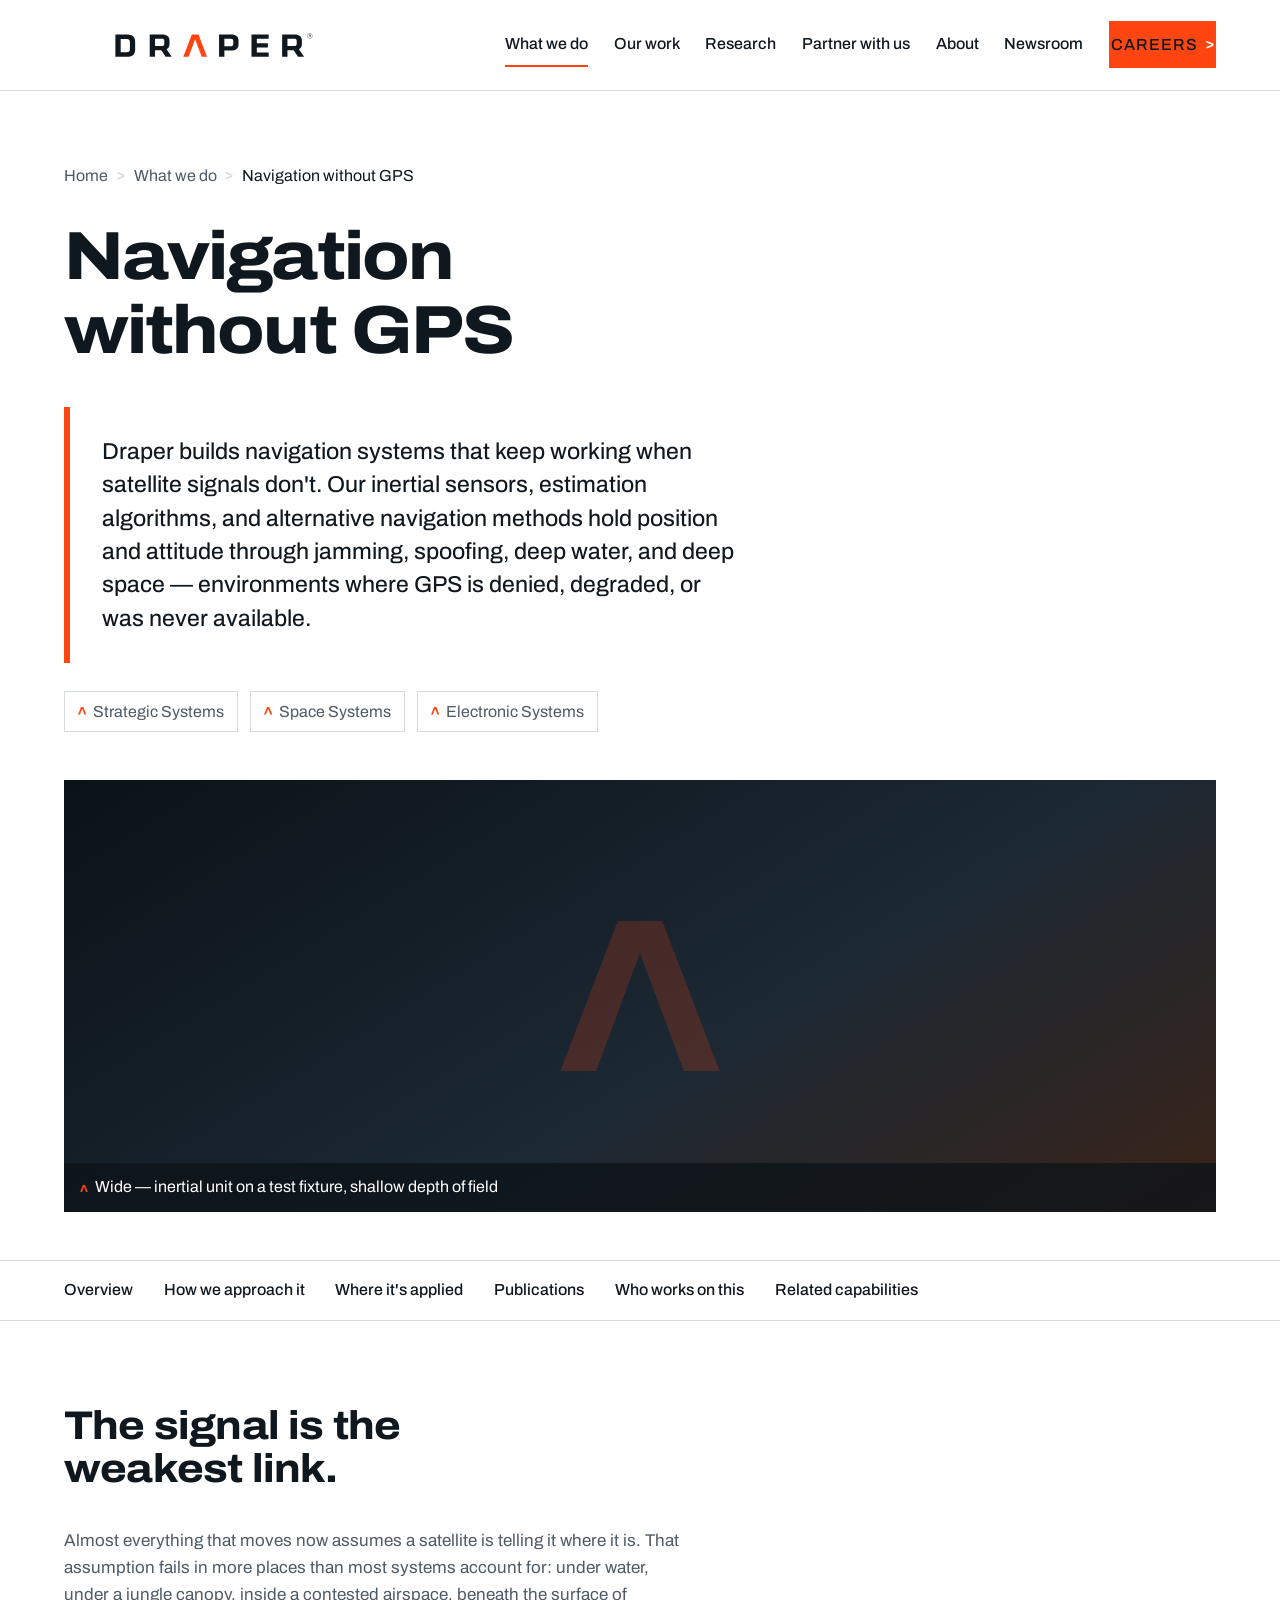
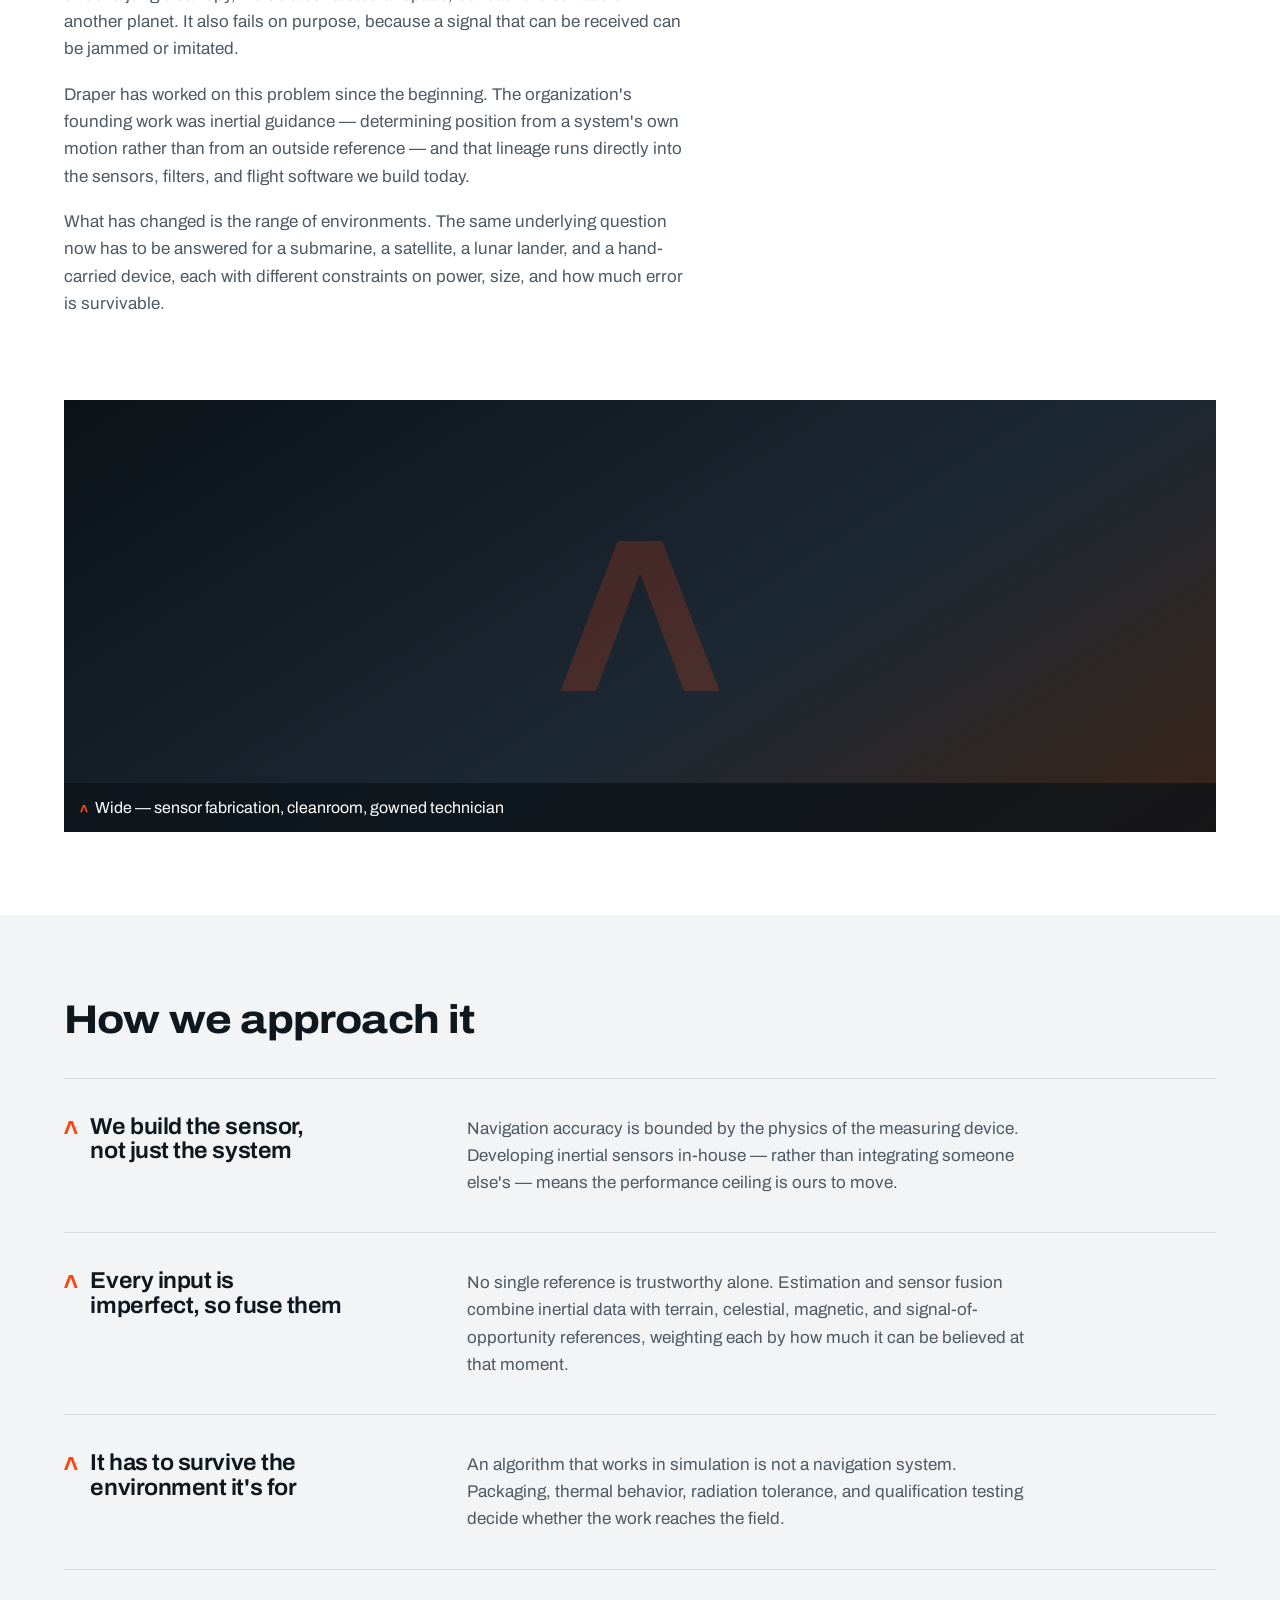
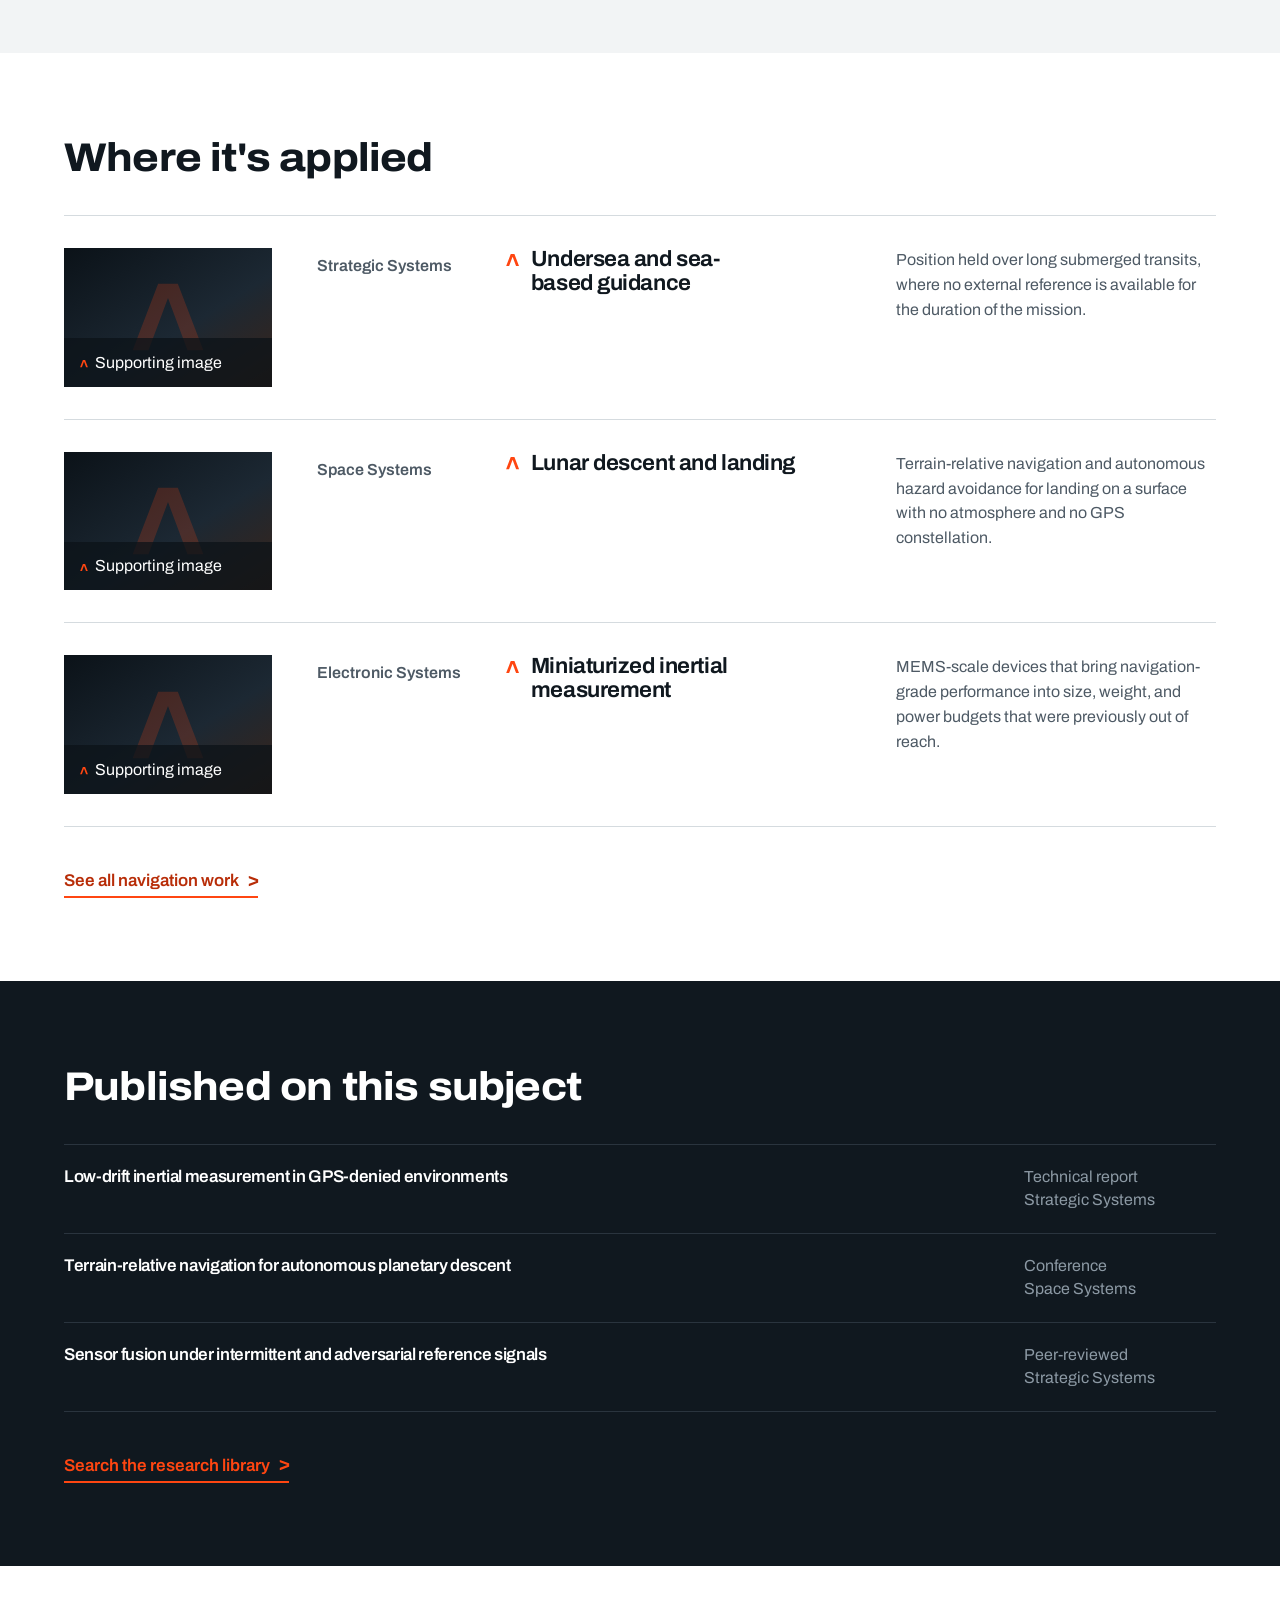
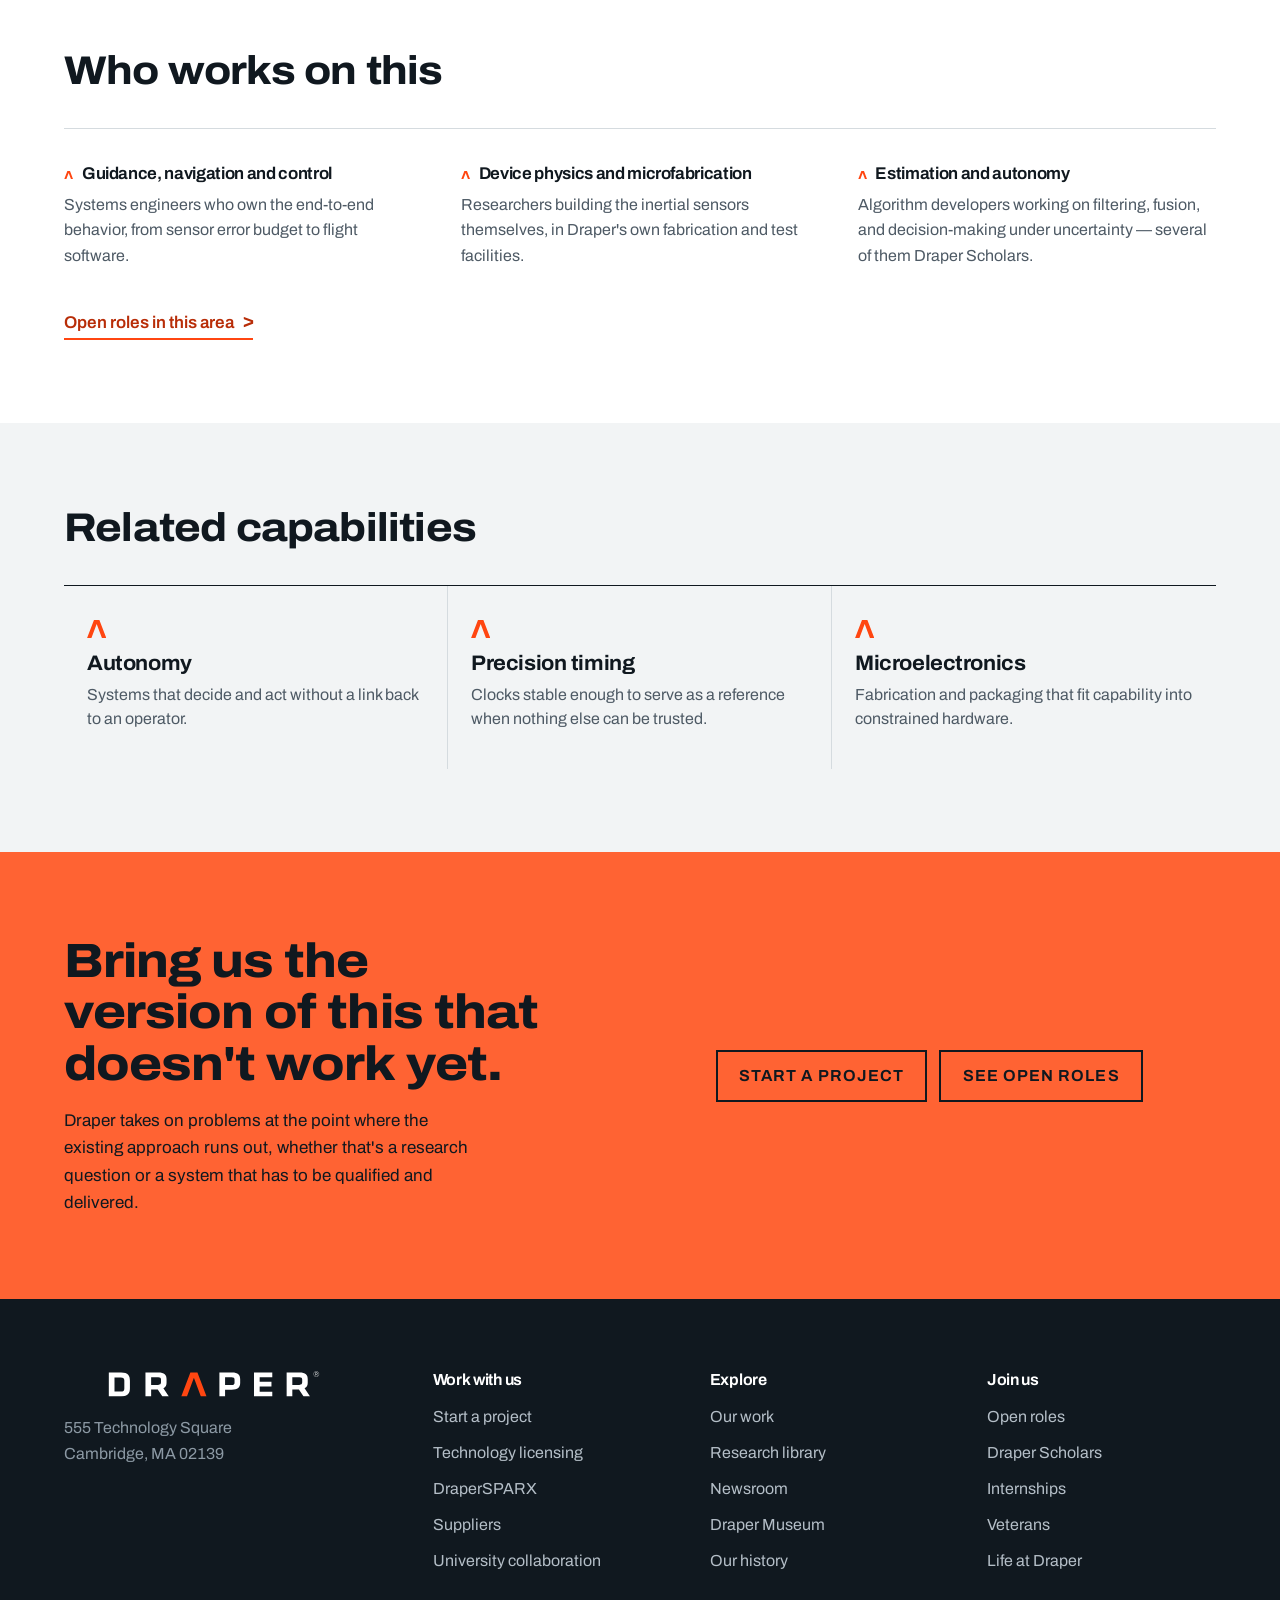
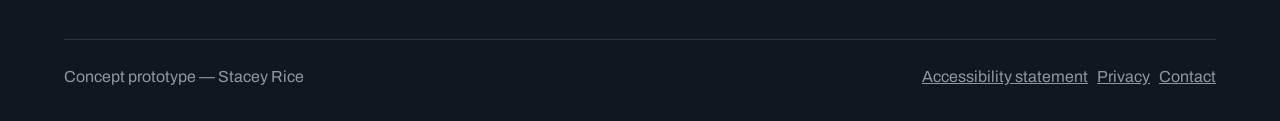
==== capability.html @ 435a7d86 "Add files via upload" ====
<!DOCTYPE html>
<html lang="en">
<head>
<meta charset="utf-8">
<meta name="viewport" content="width=device-width, initial-scale=1">
<title>Navigation without GPS — Draper</title>
<meta name="description" content="Draper builds navigation that holds position when satellite signals are jammed, spoofed, degraded, or unavailable — across strategic, space, and electronic systems.">
<link rel="preconnect" href="https://fonts.googleapis.com">
<link rel="preconnect" href="https://fonts.gstatic.com" crossorigin>
<link href="https://fonts.googleapis.com/css2?family=Archivo:wdth,wght@62..125,100..900&display=swap" rel="stylesheet">

<!-- Structured data: the mechanical prerequisite for AI answer-engine citation -->
<script type="application/ld+json">
{
  "@context":"https://schema.org",
  "@type":"Article",
  "headline":"Navigation without GPS",
  "about":"Inertial and alternative navigation for GPS-denied environments",
  "publisher":{
    "@type":"Organization",
    "name":"Draper",
    "url":"https://www.draper.com",
    "address":{"@type":"PostalAddress","streetAddress":"555 Technology Square","addressLocality":"Cambridge","addressRegion":"MA","postalCode":"02139"}
  }
}
</script>

<style>
/* ============================================================
   DRAPER — "CARET" DESIGN SYSTEM · capability template
   Concept prototype. Stacey Rice.
   Tokens identical to the homepage; in production this block
   extracts to a single shared stylesheet.
   ============================================================ */

:root{
  --orange:#FF4611;      /* primary — carries the caret and display type */
  --orange-3:#FF6333;    /* tertiary — large fields only. Ink 6.04:1; white 2.96:1 fails, so no white caret here */
  --ink:#10181F;
  --paper:#FFFFFF;
  --paper-2:#F2F4F5;
  --rule:#D5DBDF;
  --ink-mute:#4E5A65;     /* 7.06:1 on white */
  --orange-text:#B82D08;  /* 6.15:1 on white */
  --measure:62ch;
  --gutter:clamp(1.25rem,5vw,4.5rem);
  --bar:clamp(3.5rem,7vw,6rem);
}

*,*::before,*::after{box-sizing:border-box}
html{-webkit-text-size-adjust:100%;scroll-behavior:smooth}
@media (prefers-reduced-motion:reduce){html{scroll-behavior:auto}}

body{
  margin:0;background:var(--paper);color:var(--ink);
  font-family:'Archivo','Helvetica Neue',Arial,sans-serif;
  font-variation-settings:'wdth' 100,'wght' 400;
  font-size:clamp(1rem,.96rem + .2vw,1.0625rem);
  line-height:1.6;font-variant-numeric:tabular-nums;
}
h1,h2,h3{margin:0;line-height:1.08;letter-spacing:-.02em;text-wrap:balance}
p{margin:0}
a{color:inherit}
:focus-visible{outline:3px solid var(--orange);outline-offset:3px;border-radius:1px}

.skip{position:absolute;left:var(--gutter);top:-6rem;z-index:99;background:var(--ink);color:var(--paper);padding:.75rem 1.25rem;text-decoration:none;transition:top .15s}
.skip:focus{top:1rem}

.wrap{max-width:82rem;margin:0 auto;padding-inline:var(--gutter)}


/* ---------- Image frames ----------
   Real photography drops into /img. Until a shot exists, each frame
   shows the art-direction note naming the image it needs. */
.frame{position:relative;overflow:hidden;background:var(--ink);display:block}
.frame::before{content:"";position:absolute;inset:0;background:linear-gradient(148deg,#0B1218 0%,#1C2833 58%,#3A2419 100%)}
.frame .ghost{position:absolute;left:50%;top:50%;transform:translate(-50%,-50%);width:34%;height:auto;color:var(--orange);opacity:.2}
.frame img{position:relative;z-index:2;display:block;width:100%;height:100%;object-fit:cover}
.shotnote{display:none;position:absolute;z-index:3;inset:auto 0 0 0;padding:.85rem 1rem;background:rgba(11,18,24,.74);color:var(--paper);font-size:1rem;line-height:1.35}
.shotnote .caret{color:var(--orange);width:.5em;height:.47em;margin-right:.45em}
.frame.is-empty .shotnote{display:block}
.frame-wide{aspect-ratio:24/9}
.frame-tile{aspect-ratio:4/3;margin-bottom:1.25rem}
.frame-thumb{aspect-ratio:3/2}
.frame-tall{aspect-ratio:4/5}
.sprite{position:absolute;width:0;height:0;overflow:hidden}

.caret{display:inline-block;width:.765em;height:.72em;fill:currentColor;flex:none;vertical-align:baseline}

/* ---------- Masthead ---------- */
.masthead{border-bottom:1px solid var(--rule);position:relative;z-index:30;background:var(--paper)}
.masthead .wrap{display:flex;align-items:center;gap:clamp(1rem,3vw,2.5rem);min-height:var(--bar)}
.wordmark{display:flex;align-items:center;text-decoration:none;color:var(--ink);margin-right:auto}
.logo{display:block;width:auto;height:clamp(1.15rem,1.9vw,1.5rem)}


.nav{display:flex;align-items:center;gap:clamp(.9rem,2vw,1.9rem)}
.nav a{text-decoration:none;font-variation-settings:'wght' 500;font-size:1rem;padding:.55rem 0;border-bottom:2px solid transparent;transition:border-color .12s,color .12s}
.nav a:hover{color:var(--orange-text);border-bottom-color:var(--orange)}
.nav a[aria-current="true"]{border-bottom-color:var(--orange)}

.btn{display:inline-flex;align-items:center;gap:.5em;padding:.7rem 1.35rem;min-height:44px;text-decoration:none;font-variation-settings:'wght' 650;text-transform:uppercase;letter-spacing:.065em;font-size:1rem;border:2px solid var(--ink);transition:background .14s,color .14s,border-color .14s}
.btn-primary{background:var(--orange);border-color:var(--orange);color:var(--ink)}
.btn-primary:hover{background:var(--ink);border-color:var(--ink);color:var(--paper)}
.btn-ghost{background:transparent;color:var(--ink)}
.btn-ghost:hover{background:var(--ink);color:var(--paper)}

.menu-btn{display:none;align-items:center;justify-content:center;width:44px;height:44px;padding:0;background:none;border:1px solid var(--rule);color:var(--ink);cursor:pointer}
.menu-btn svg{width:20px;height:14px;fill:currentColor}

/* ---------- Page head ---------- */
.crumbs{display:flex;flex-wrap:wrap;align-items:center;gap:.55rem;font-size:1rem;color:var(--ink-mute);margin-bottom:clamp(1.25rem,3vw,2rem)}
.crumbs a{text-decoration:none}
.crumbs a:hover{color:var(--orange-text)}
.crumbs .caret{transform:rotate(90deg);width:.5em;height:.47em;color:var(--rule)}
.crumbs [aria-current]{color:var(--ink)}

.pagehead-image{margin-top:clamp(2rem,4vw,3rem)}
.pagehead{padding-block:clamp(2.5rem,6vw,4.5rem) clamp(2rem,4vw,3rem)}
.pagehead h1{
  font-variation-settings:'wdth' 112,'wght' 780;
  font-size:clamp(2.25rem,5.6vw,4.25rem);
  letter-spacing:-.028em;max-width:15ch;
}
.spans{display:flex;flex-wrap:wrap;gap:.5rem .75rem;margin-top:clamp(1.25rem,2.5vw,1.75rem)}
.span-tag{
  display:inline-flex;align-items:center;gap:.45em;
  border:1px solid var(--rule);padding:.4rem .8rem;
  font-size:1rem;color:var(--ink-mute);text-decoration:none;
}
.span-tag .caret{width:.52em;height:.49em;color:var(--orange)}
.span-tag:hover{border-color:var(--ink);color:var(--ink)}

/* ---------- Answer block: the citable summary ---------- */
.answer{
  border-left:6px solid var(--orange);
  padding:clamp(1.25rem,2.5vw,1.75rem) 0 clamp(1.25rem,2.5vw,1.75rem) clamp(1.25rem,2.5vw,2rem);
  margin-top:clamp(1.75rem,3.5vw,2.5rem);
  max-width:68ch;
}
.answer p{font-size:clamp(1.125rem,1.9vw,1.4375rem);line-height:1.45;font-variation-settings:'wght' 450}

/* ---------- Sticky section nav ---------- */
.subnav{position:sticky;top:0;z-index:20;background:var(--paper);border-block:1px solid var(--rule)}
.subnav .wrap{display:flex;gap:clamp(1rem,2.4vw,2.25rem);overflow-x:auto;scrollbar-width:thin}
.subnav a{
  text-decoration:none;white-space:nowrap;
  font-size:1rem;font-variation-settings:'wght' 500;
  padding:1rem 0;border-bottom:2px solid transparent;
}
.subnav a:hover{color:var(--orange-text);border-bottom-color:var(--orange)}

/* ---------- Sections ---------- */
.section{padding-block:clamp(3rem,6.5vw,5.5rem);scroll-margin-top:4rem}
.section-tint{background:var(--paper-2)}
.section-ink{background:var(--ink);color:var(--paper)}


.section h2{
  font-variation-settings:'wdth' 110,'wght' 750;
  font-size:clamp(1.625rem,3.4vw,2.5rem);
  max-width:20ch;margin-bottom:clamp(1.5rem,3vw,2.25rem);
}
.prose p{max-width:var(--measure);margin-bottom:1.15rem;color:var(--ink-mute)}
.prose p:last-child{margin-bottom:0}

.textlink{display:inline-flex;align-items:center;gap:.5em;color:var(--orange-text);text-decoration:none;font-variation-settings:'wght' 600;border-bottom:2px solid var(--orange);padding-bottom:2px}
.textlink .caret{transform:rotate(90deg);width:.64em;height:.6em}
.textlink:hover{color:var(--ink);border-bottom-color:var(--ink)}
.section-ink .textlink{color:var(--orange);border-bottom-color:var(--orange)}
.section-ink .textlink:hover{color:var(--paper);border-bottom-color:var(--paper)}

/* ---------- Approach: hairline register ---------- */
.approach{border-top:1px solid var(--rule)}
.approach-item{
  display:grid;gap:.6rem clamp(1.5rem,4vw,3.5rem);
  grid-template-columns:minmax(0,22rem) minmax(0,1fr);
  padding-block:clamp(1.5rem,3vw,2.25rem);
  border-bottom:1px solid var(--rule);
}
.approach-item h3{
  font-variation-settings:'wdth' 102,'wght' 650;
  font-size:clamp(1.125rem,2vw,1.4375rem);
  display:flex;align-items:baseline;gap:.55em;
}
.approach-item h3 .caret{color:var(--orange);width:.6em;height:.57em}
.approach-item p{color:var(--ink-mute);max-width:56ch}

/* ---------- Evidence rows ---------- */
.evidence{border-top:1px solid var(--rule)}
.entry{
  display:grid;gap:1rem clamp(1.5rem,3.5vw,3rem);
  grid-template-columns:minmax(0,13rem) minmax(0,9rem) minmax(0,1fr) minmax(0,20rem);
  align-items:start;padding-block:clamp(1.35rem,2.6vw,2rem);
  border-bottom:1px solid var(--rule);text-decoration:none;transition:background .14s;
}
.section-tint .entry:hover{background:var(--paper)}
.entry-market{font-variation-settings:'wght' 600;font-size:1rem;color:var(--ink-mute);padding-top:.3rem}
.entry h3{font-variation-settings:'wdth' 102,'wght' 650;font-size:clamp(1.0625rem,1.8vw,1.375rem);display:flex;align-items:baseline;gap:.55em}
.entry h3 .caret{color:var(--orange);width:.6em;height:.57em}
.entry p{color:var(--ink-mute);font-size:1rem;line-height:1.55}
.entry:hover h3{color:var(--orange-text)}

/* ---------- Publications ---------- */
.papers{list-style:none;margin:0;padding:0;border-top:1px solid #2A343E}
.papers li{border-bottom:1px solid #2A343E}
.papers a{display:grid;gap:.35rem clamp(1.5rem,4vw,3rem);grid-template-columns:minmax(0,1fr) minmax(0,12rem);padding-block:1.35rem;text-decoration:none}
.papers h3{font-variation-settings:'wght' 600;font-size:1.0625rem;line-height:1.35;max-width:52ch}
.papers a:hover h3{color:var(--orange)}
.papers .meta{color:#8C99A4;font-size:1rem;line-height:1.4}

/* ---------- Disciplines ---------- */
.disciplines{display:grid;gap:clamp(1.25rem,3vw,2.5rem);grid-template-columns:repeat(3,minmax(0,1fr));border-top:1px solid var(--rule);padding-top:clamp(1.5rem,3vw,2.25rem)}
.disciplines h3{font-variation-settings:'wght' 650;font-size:1.0625rem;margin-bottom:.5rem;display:flex;align-items:baseline;gap:.5em}
.disciplines h3 .caret{color:var(--orange);width:.55em;height:.52em}
.disciplines p{color:var(--ink-mute);font-size:1rem}

/* ---------- Related ---------- */
.related{display:grid;grid-template-columns:repeat(3,minmax(0,1fr));border-top:1px solid var(--ink)}
.related a{display:block;padding:clamp(1.5rem,2.6vw,2.25rem) clamp(1rem,1.8vw,1.75rem) clamp(1.75rem,3vw,2.5rem);border-right:1px solid var(--rule);text-decoration:none;transition:background .14s}
.related a:last-child{border-right:0}
.related a:hover{background:var(--paper-2)}
.related .caret{color:var(--orange);width:1.21rem;height:1.14rem;margin-bottom:.9rem;display:block}
.related h3{font-variation-settings:'wdth' 104,'wght' 700;font-size:clamp(1.0625rem,1.7vw,1.3125rem);margin-bottom:.5rem}
.related p{font-size:1rem;color:var(--ink-mute);line-height:1.5}
.related a:hover h3{color:var(--orange-text)}

/* ---------- CTA ---------- */
.cta{display:grid;gap:clamp(1.5rem,4vw,3.5rem);grid-template-columns:minmax(0,1.2fr) minmax(0,1fr);align-items:center}
.cta h2{font-variation-settings:'wdth' 112,'wght' 780;font-size:clamp(1.75rem,4vw,3rem);max-width:16ch;margin-bottom:0}
.cta p{max-width:42ch;margin-top:1rem}
.cta-actions{display:flex;flex-wrap:wrap;gap:.75rem}
.section-orange .btn-ghost:hover{background:var(--ink);color:var(--orange)}

/* ---------- Footer ---------- */
.foot{background:var(--ink);color:var(--paper);padding-block:clamp(3rem,6vw,4.5rem) 2rem}
.foot-grid{display:grid;gap:clamp(1.75rem,4vw,3rem);grid-template-columns:minmax(0,1.4fr) repeat(3,minmax(0,1fr))}
.foot .wordmark{color:var(--paper);margin-right:0;margin-bottom:1.15rem}
.foot .logo{height:1.6rem}
.foot address{font-style:normal;color:#8C99A4;font-size:1rem;line-height:1.6}
.foot h3{font-variation-settings:'wght' 650;font-size:1rem;margin-bottom:.9rem}
.foot ul{list-style:none;margin:0;padding:0}
.foot li{margin-bottom:.55rem}
.foot li a{color:#B4BEC7;text-decoration:none;font-size:1rem}
.foot li a:hover{color:var(--orange)}
.foot-base{margin-top:clamp(2.5rem,5vw,3.5rem);padding-top:1.5rem;border-top:1px solid #2A343E;display:flex;flex-wrap:wrap;gap:.75rem 2rem;justify-content:space-between;color:#8C99A4;font-size:1rem}
.foot-base a{color:#8C99A4}


/* Tertiary orange softens the large fields; the caret rule below keeps
   white carets on true Draper Orange, where they clear 3:1. */
.section-orange{background:var(--orange-3);color:var(--ink)}
.section-orange .caret{color:var(--ink)}

/* Guide: "When used on the Draper orange, a white caret must be substituted." */
.btn-primary .caret{color:var(--paper);transform:rotate(90deg);width:.5em;height:.47em}
.btn-primary:hover .caret{color:var(--orange)}
.wordmark.on-orange{--logo-caret:#FFFFFF}

/* ---------- Responsive ---------- */
@media (max-width:1180px){
  .entry{grid-template-columns:minmax(0,11rem) minmax(0,8rem) minmax(0,1fr)}
  .entry p{grid-column:2 / -1}
}
@media (max-width:1080px){
  .disciplines,.related{grid-template-columns:repeat(2,minmax(0,1fr))}
  .related a:nth-child(2){border-right:0}
  .related a:nth-child(-n+2){border-bottom:1px solid var(--rule)}
  .entry{grid-template-columns:minmax(0,8rem) minmax(0,1fr)}
  .entry p{grid-column:2}
}
@media (max-width:980px){
  .nav{display:none;position:absolute;top:100%;left:0;right:0;flex-direction:column;align-items:stretch;gap:0;background:var(--paper);border-bottom:1px solid var(--rule);padding:.5rem var(--gutter) 1.5rem}
  .nav.open{display:flex}
  .nav a{padding:.9rem 0;border-bottom:1px solid var(--rule)}
  .nav .btn{margin-top:1rem;justify-content:center;border-bottom-width:2px}
  .menu-btn{display:inline-flex}
  .approach-item,.cta,.papers a{grid-template-columns:minmax(0,1fr)}
  .foot-grid{grid-template-columns:repeat(2,minmax(0,1fr))}
}
@media (max-width:640px){
  .entry,.disciplines,.related{grid-template-columns:minmax(0,1fr)}
  .frame-wide{aspect-ratio:16/10}
  .entry p{grid-column:1}
  .entry-market{padding-top:0}
  .related a{border-right:0;border-bottom:1px solid var(--rule)}
  .foot-grid{grid-template-columns:minmax(0,1fr)}
}
</style>
</head>
<body>

<!-- Brand marks defined once, referenced everywhere -->
<svg class="sprite" aria-hidden="true" focusable="false">
  <symbol id="caret" viewBox="619.756 13.406 216.543 203.909"><path fill="currentColor" d="M697.844 13.4062L619.756 217.315H668.35L728.027 57.0584L787.705 217.315H836.299L758.211 13.4062H697.844Z"/></symbol>
  <symbol id="draper" viewBox="0 0 1800 219">
    <path fill="currentColor" d="M105.265 13.4062H0V217.315H105.265C166.007 217.315 180.504 187.514 180.504 148.311V82.4413C180.504 43.2389 166.007 13.4376 105.265 13.4376V13.4062ZM132.693 148.687C132.693 167.521 124.459 176.138 102.541 176.138H48.5936V54.5828H102.541C124.49 54.5828 132.693 63.2005 132.693 82.0339V148.687Z"/>
    <path fill="currentColor" d="M493.983 100.084V70.6586C493.983 34.5899 476.355 13.4062 422.689 13.4062H313.51V217.315H362.104V157.712H418.776L458.728 217.315H513.959L466.931 147.904C487.69 136.529 493.952 123.21 493.952 100.053L493.983 100.084ZM446.579 97.3263C446.579 111.835 439.91 118.886 421.5 118.886H362.073V53.016H423.065C439.91 53.016 446.579 58.4999 446.579 73.0089V97.3263Z"/>
    <path fill="var(--logo-caret,#FF4611)" d="M697.844 13.4062L619.756 217.315H668.35L728.027 57.0584L787.705 217.315H836.299L758.211 13.4062H697.844Z"/>
    <path fill="currentColor" d="M1052.59 13.4062H946.169V217.315H994.763V159.687H1050.28C1103.94 159.687 1123.95 138.91 1123.95 102.058V70.69C1123.95 34.6213 1106.7 13.4376 1052.66 13.4376L1052.59 13.4062ZM1075.7 99.6765C1075.7 113.809 1069.03 120.453 1050.62 120.453H994.731V53.016H1050.62C1069.03 53.016 1075.7 59.2834 1075.7 73.0089V99.6765Z"/>
    <path fill="currentColor" d="M1242.15 217.315H1398.73V177.329H1290.74V133.395H1391.68V93.0018H1290.74V53.392H1398.73V13.4062H1242.15V217.315Z"/>
    <path fill="currentColor" d="M1521.59 13.4024V217.311H1570.18V157.709H1626.85L1666.8 217.311H1722.03L1675.01 147.9C1695.76 136.525 1702.03 123.207 1702.03 100.049V70.6235C1702.03 34.5548 1684.4 13.3711 1630.73 13.3711H1521.55L1521.59 13.4024ZM1654.69 73.0051V97.3225C1654.69 111.831 1648.02 118.882 1629.61 118.882H1570.18V53.0122H1631.17C1648.02 53.0122 1654.69 58.4961 1654.69 73.0051Z"/>
    <path fill="currentColor" d="M1775.48 50.6297C1761.77 50.6297 1751.09 39.5992 1751.09 26.2184C1751.09 12.8375 1761.9 1.68164 1775.61 1.68164C1789.32 1.68164 1800 12.7122 1800 26.093C1800 39.4738 1789.2 50.6297 1775.48 50.6297ZM1775.64 3.78121C1762.93 3.78121 1753.35 13.9343 1753.35 26.2184C1753.35 38.5024 1762.87 48.5302 1775.52 48.5302C1788.16 48.5302 1797.81 38.3771 1797.81 26.093C1797.81 13.809 1788.29 3.78121 1775.64 3.78121ZM1780.15 27.9106L1787.91 37.9697H1783.31L1776.08 28.506H1769.66V37.9697H1765.93V12.9002H1777.14C1782.69 12.9002 1786.6 15.8145 1786.6 20.4837C1786.6 24.6202 1783.91 27.0331 1780.12 27.9106H1780.15ZM1777.05 16.2846H1769.69V25.2156H1776.86C1780.37 25.2156 1782.81 23.5861 1782.81 20.6718C1782.81 17.7574 1780.65 16.2846 1777.08 16.2846H1777.05Z"/>
  </symbol>
</svg>

<a class="skip" href="#main">Skip to main content</a>

<header class="masthead">
  <div class="wrap">
    <a class="wordmark" href="index.html" aria-label="Draper — home">
      <svg class="logo" aria-hidden="true" focusable="false"><use href="#draper"/></svg>
    </a>

    <button class="menu-btn" id="menuBtn" aria-expanded="false" aria-controls="nav" aria-label="Open menu">
      <svg viewBox="0 0 20 14" aria-hidden="true"><rect y="0" width="20" height="2"/><rect y="6" width="20" height="2"/><rect y="12" width="20" height="2"/></svg>
    </button>

    <nav class="nav" id="nav" aria-label="Primary">
      <a href="index.html#breadth" aria-current="true">What we do</a>
      <a href="index.html#work">Our work</a>
      <a href="index.html#research">Research</a>
      <a href="index.html#partner">Partner with us</a>
      <a href="index.html#about">About</a>
      <a href="index.html#news">Newsroom</a>
      <a class="btn btn-primary" href="index.html#careers">Careers <svg class="caret"><use href="#caret"/></svg></a>
    </nav>
  </div>
</header>

<main id="main">

  <!-- ===== PAGE HEAD ===== -->
  <div class="pagehead">
    <div class="wrap">
      <nav class="crumbs" aria-label="Breadcrumb">
        <a href="index.html">Home</a>
        <svg class="caret"><use href="#caret"/></svg>
        <a href="index.html#breadth">What we do</a>
        <svg class="caret"><use href="#caret"/></svg>
        <span aria-current="page">Navigation without GPS</span>
      </nav>

      <h1>Navigation without GPS</h1>

      <div class="answer">
        <p>Draper builds navigation systems that keep working when satellite signals don't. Our inertial sensors, estimation algorithms, and alternative navigation methods hold position and attitude through jamming, spoofing, deep water, and deep space — environments where GPS is denied, degraded, or was never available.</p>
      </div>

      <div class="spans">
        <a class="span-tag" href="index.html#breadth">
          <svg class="caret"><use href="#caret"/></svg>
          Strategic Systems
        </a>
        <a class="span-tag" href="index.html#breadth">
          <svg class="caret"><use href="#caret"/></svg>
          Space Systems
        </a>
        <a class="span-tag" href="index.html#breadth">
          <svg class="caret"><use href="#caret"/></svg>
          Electronic Systems
        </a>
      </div>

      <div class="pagehead-image">
        <figure class="frame frame-wide" style="margin:0"><svg class="ghost" aria-hidden="true"><use href="#caret"/></svg><img src="img/cap-navigation-hero.jpg" alt="An inertial navigation unit undergoing test at Draper" onerror="this.closest('.frame').classList.add('is-empty');this.remove()"><figcaption class="shotnote"><svg class="caret"><use href="#caret"/></svg>Wide — inertial unit on a test fixture, shallow depth of field</figcaption></figure>
      </div>
    </div>
  </div>

  <!-- ===== SECTION NAV ===== -->
  <nav class="subnav" aria-label="On this page">
    <div class="wrap">
      <a href="#overview">Overview</a>
      <a href="#approach">How we approach it</a>
      <a href="#work">Where it's applied</a>
      <a href="#research">Publications</a>
      <a href="#people">Who works on this</a>
      <a href="#related">Related capabilities</a>
    </div>
  </nav>

  <!-- ===== OVERVIEW ===== -->
  <section class="section" id="overview">
    <div class="wrap prose">
      <h2>The signal is the weakest link.</h2>
      <p>Almost everything that moves now assumes a satellite is telling it where it is. That assumption fails in more places than most systems account for: under water, under a jungle canopy, inside a contested airspace, beneath the surface of another planet. It also fails on purpose, because a signal that can be received can be jammed or imitated.</p>
      <p>Draper has worked on this problem since the beginning. The organization's founding work was inertial guidance — determining position from a system's own motion rather than from an outside reference — and that lineage runs directly into the sensors, filters, and flight software we build today.</p>
      <p>What has changed is the range of environments. The same underlying question now has to be answered for a submarine, a satellite, a lunar lander, and a hand-carried device, each with different constraints on power, size, and how much error is survivable.</p>
    </div>
  </section>

  <div class="wrap" style="padding-bottom:clamp(3rem,6.5vw,5.5rem)">
    <figure class="frame frame-wide" style="margin:0"><svg class="ghost" aria-hidden="true"><use href="#caret"/></svg><img src="img/cap-fabrication.jpg" alt="Fabrication of an inertial sensor in a Draper cleanroom" onerror="this.closest('.frame').classList.add('is-empty');this.remove()"><figcaption class="shotnote"><svg class="caret"><use href="#caret"/></svg>Wide — sensor fabrication, cleanroom, gowned technician</figcaption></figure>
  </div>

  <!-- ===== APPROACH ===== -->
  <section class="section section-tint" id="approach">
    <div class="wrap">
      <h2>How we approach it</h2>
      <div class="approach">

        <div class="approach-item">
          <h3>
            <svg class="caret"><use href="#caret"/></svg>
            We build the sensor, not just the system
          </h3>
          <p>Navigation accuracy is bounded by the physics of the measuring device. Developing inertial sensors in-house — rather than integrating someone else's — means the performance ceiling is ours to move.</p>
        </div>

        <div class="approach-item">
          <h3>
            <svg class="caret"><use href="#caret"/></svg>
            Every input is imperfect, so fuse them
          </h3>
          <p>No single reference is trustworthy alone. Estimation and sensor fusion combine inertial data with terrain, celestial, magnetic, and signal-of-opportunity references, weighting each by how much it can be believed at that moment.</p>
        </div>

        <div class="approach-item">
          <h3>
            <svg class="caret"><use href="#caret"/></svg>
            It has to survive the environment it's for
          </h3>
          <p>An algorithm that works in simulation is not a navigation system. Packaging, thermal behavior, radiation tolerance, and qualification testing decide whether the work reaches the field.</p>
        </div>

      </div>
    </div>
  </section>

  <!-- ===== WHERE IT'S APPLIED ===== -->
  <section class="section" id="work">
    <div class="wrap">
      <h2>Where it's applied</h2>
      <div class="evidence">

        <a class="entry" href="#work">
          <span class="frame frame-thumb"><svg class="ghost" aria-hidden="true"><use href="#caret"/></svg><img src="img/cap-undersea.jpg" alt="" onerror="this.closest('.frame').classList.add('is-empty');this.remove()"><span class="shotnote"><svg class="caret"><use href="#caret"/></svg>Supporting image</span></span>
          <span class="entry-market">Strategic Systems</span>
          <h3>
            <svg class="caret"><use href="#caret"/></svg>
            Undersea and sea-based guidance
          </h3>
          <p>Position held over long submerged transits, where no external reference is available for the duration of the mission.</p>
        </a>

        <a class="entry" href="#work">
          <span class="frame frame-thumb"><svg class="ghost" aria-hidden="true"><use href="#caret"/></svg><img src="img/cap-lunar.jpg" alt="" onerror="this.closest('.frame').classList.add('is-empty');this.remove()"><span class="shotnote"><svg class="caret"><use href="#caret"/></svg>Supporting image</span></span>
          <span class="entry-market">Space Systems</span>
          <h3>
            <svg class="caret"><use href="#caret"/></svg>
            Lunar descent and landing
          </h3>
          <p>Terrain-relative navigation and autonomous hazard avoidance for landing on a surface with no atmosphere and no GPS constellation.</p>
        </a>

        <a class="entry" href="#work">
          <span class="frame frame-thumb"><svg class="ghost" aria-hidden="true"><use href="#caret"/></svg><img src="img/cap-mems.jpg" alt="" onerror="this.closest('.frame').classList.add('is-empty');this.remove()"><span class="shotnote"><svg class="caret"><use href="#caret"/></svg>Supporting image</span></span>
          <span class="entry-market">Electronic Systems</span>
          <h3>
            <svg class="caret"><use href="#caret"/></svg>
            Miniaturized inertial measurement
          </h3>
          <p>MEMS-scale devices that bring navigation-grade performance into size, weight, and power budgets that were previously out of reach.</p>
        </a>

      </div>
      <p style="margin-top:clamp(1.75rem,3.5vw,2.5rem)">
        <a class="textlink" href="index.html#work">
          See all navigation work
          <svg class="caret"><use href="#caret"/></svg>
        </a>
      </p>
    </div>
  </section>

  <!-- ===== PUBLICATIONS ===== -->
  <section class="section section-ink" id="research">
    <div class="wrap">
      <h2>Published on this subject</h2>
      <ul class="papers">
        <li><a href="index.html#research">
          <h3>Low-drift inertial measurement in GPS-denied environments</h3>
          <p class="meta">Technical report<br>Strategic Systems</p>
        </a></li>
        <li><a href="index.html#research">
          <h3>Terrain-relative navigation for autonomous planetary descent</h3>
          <p class="meta">Conference<br>Space Systems</p>
        </a></li>
        <li><a href="index.html#research">
          <h3>Sensor fusion under intermittent and adversarial reference signals</h3>
          <p class="meta">Peer-reviewed<br>Strategic Systems</p>
        </a></li>
      </ul>
      <p style="margin-top:clamp(1.75rem,3.5vw,2.5rem)">
        <a class="textlink" href="index.html#research">
          Search the research library
          <svg class="caret"><use href="#caret"/></svg>
        </a>
      </p>
    </div>
  </section>

  <!-- ===== PEOPLE ===== -->
  <section class="section" id="people">
    <div class="wrap">
      <h2>Who works on this</h2>
      <div class="disciplines">
        <div>
          <h3>
            <svg class="caret"><use href="#caret"/></svg>
            Guidance, navigation and control
          </h3>
          <p>Systems engineers who own the end-to-end behavior, from sensor error budget to flight software.</p>
        </div>
        <div>
          <h3>
            <svg class="caret"><use href="#caret"/></svg>
            Device physics and microfabrication
          </h3>
          <p>Researchers building the inertial sensors themselves, in Draper's own fabrication and test facilities.</p>
        </div>
        <div>
          <h3>
            <svg class="caret"><use href="#caret"/></svg>
            Estimation and autonomy
          </h3>
          <p>Algorithm developers working on filtering, fusion, and decision-making under uncertainty — several of them Draper Scholars.</p>
        </div>
      </div>
      <p style="margin-top:clamp(1.75rem,3.5vw,2.5rem)">
        <a class="textlink" href="index.html#careers">
          Open roles in this area
          <svg class="caret"><use href="#caret"/></svg>
        </a>
      </p>
    </div>
  </section>

  <!-- ===== RELATED ===== -->
  <section class="section section-tint" id="related">
    <div class="wrap">
      <h2>Related capabilities</h2>
      <div class="related">

        <a href="capability.html">
          <svg class="caret"><use href="#caret"/></svg>
          <h3>Autonomy</h3>
          <p>Systems that decide and act without a link back to an operator.</p>
        </a>

        <a href="capability.html">
          <svg class="caret"><use href="#caret"/></svg>
          <h3>Precision timing</h3>
          <p>Clocks stable enough to serve as a reference when nothing else can be trusted.</p>
        </a>

        <a href="capability.html">
          <svg class="caret"><use href="#caret"/></svg>
          <h3>Microelectronics</h3>
          <p>Fabrication and packaging that fit capability into constrained hardware.</p>
        </a>

      </div>
    </div>
  </section>

  <!-- ===== CTA ===== -->
  <section class="section section-orange">
    <div class="wrap">
      <div class="cta">
        <div>
          <h2>Bring us the version of this that doesn't work yet.</h2>
          <p>Draper takes on problems at the point where the existing approach runs out, whether that's a research question or a system that has to be qualified and delivered.</p>
        </div>
        <div class="cta-actions">
          <a class="btn btn-ghost" href="index.html#partner">Start a project</a>
          <a class="btn btn-ghost" href="index.html#careers">See open roles</a>
        </div>
      </div>
    </div>
  </section>

</main>

<footer class="foot" id="partner">
  <div class="wrap">
    <div class="foot-grid">
      <div>
        <span class="wordmark">
          <svg class="logo" aria-hidden="true" focusable="false"><use href="#draper"/></svg>
        </span>
        <address>
          555 Technology Square<br>
          Cambridge, MA 02139
        </address>
      </div>

      <div>
        <h3>Work with us</h3>
        <ul>
          <li><a href="index.html#partner">Start a project</a></li>
          <li><a href="index.html#partner">Technology licensing</a></li>
          <li><a href="index.html#partner">DraperSPARX</a></li>
          <li><a href="index.html#partner">Suppliers</a></li>
          <li><a href="index.html#partner">University collaboration</a></li>
        </ul>
      </div>

      <div>
        <h3>Explore</h3>
        <ul>
          <li><a href="index.html#work">Our work</a></li>
          <li><a href="index.html#research">Research library</a></li>
          <li><a href="index.html#news">Newsroom</a></li>
          <li><a href="index.html#about">Draper Museum</a></li>
          <li><a href="index.html#about">Our history</a></li>
        </ul>
      </div>

      <div>
        <h3>Join us</h3>
        <ul>
          <li><a href="index.html#careers">Open roles</a></li>
          <li><a href="index.html#careers">Draper Scholars</a></li>
          <li><a href="index.html#careers">Internships</a></li>
          <li><a href="index.html#careers">Veterans</a></li>
          <li><a href="index.html#careers">Life at Draper</a></li>
        </ul>
      </div>
    </div>

    <div class="foot-base">
      <span>Concept prototype — Stacey Rice</span>
      <span><a href="#">Accessibility statement</a> &nbsp; <a href="#">Privacy</a> &nbsp; <a href="#">Contact</a></span>
    </div>
  </div>
</footer>

<script>
  var btn = document.getElementById('menuBtn');
  var nav = document.getElementById('nav');
  btn.addEventListener('click', function () {
    var open = nav.classList.toggle('open');
    btn.setAttribute('aria-expanded', String(open));
    btn.setAttribute('aria-label', open ? 'Close menu' : 'Open menu');
  });
</script>

</body>
</html>
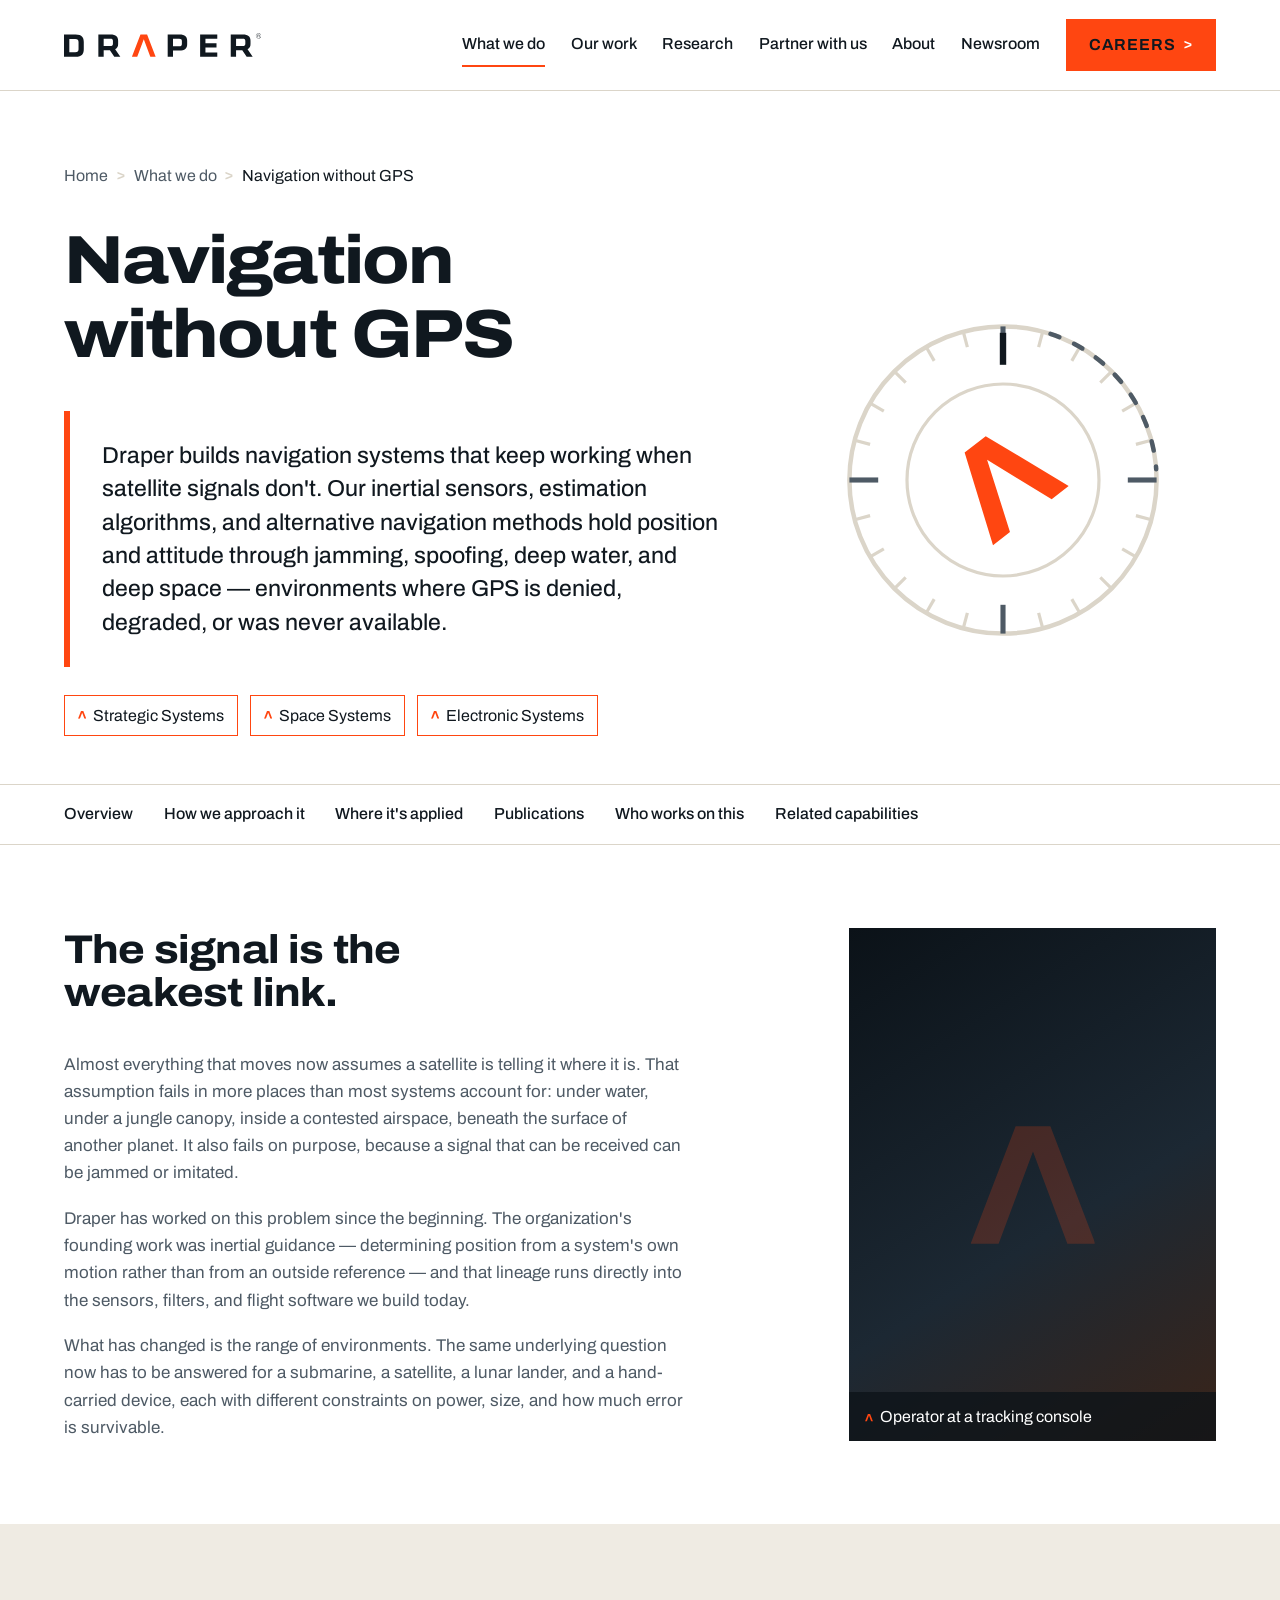
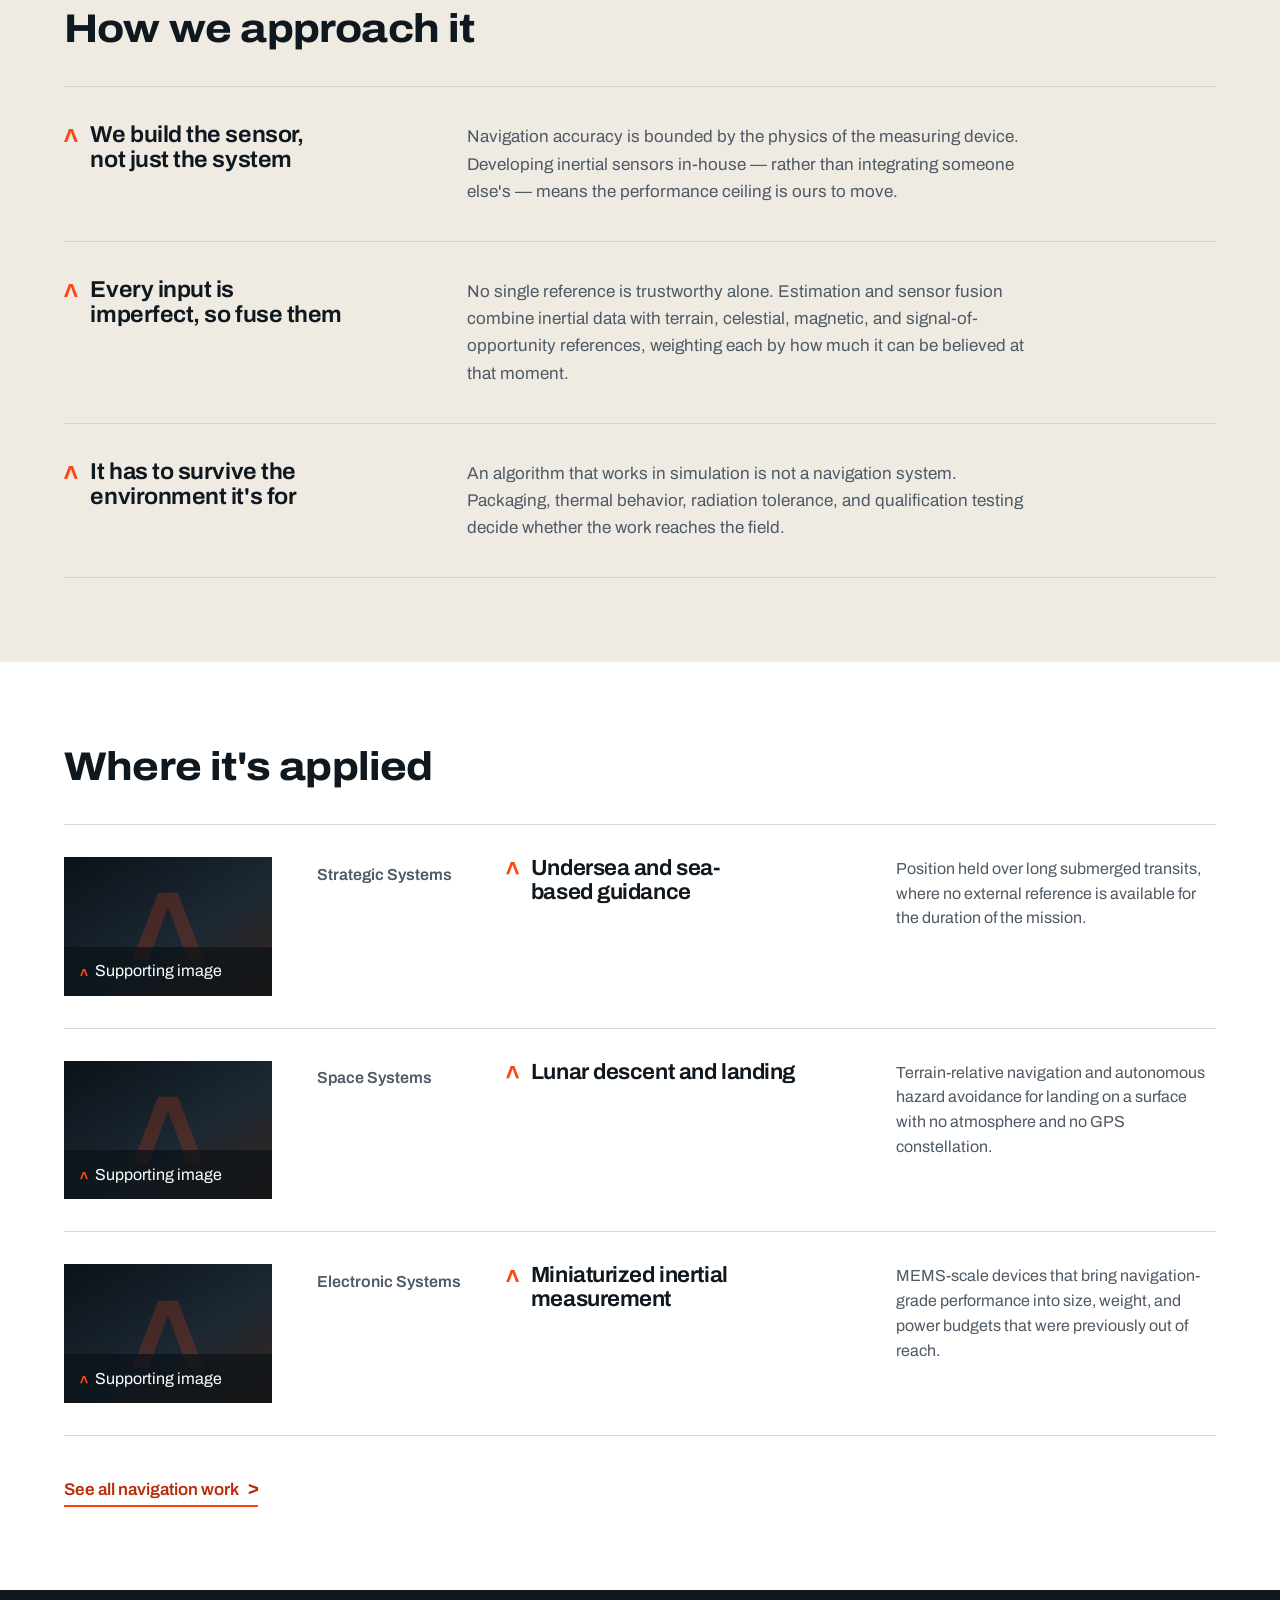
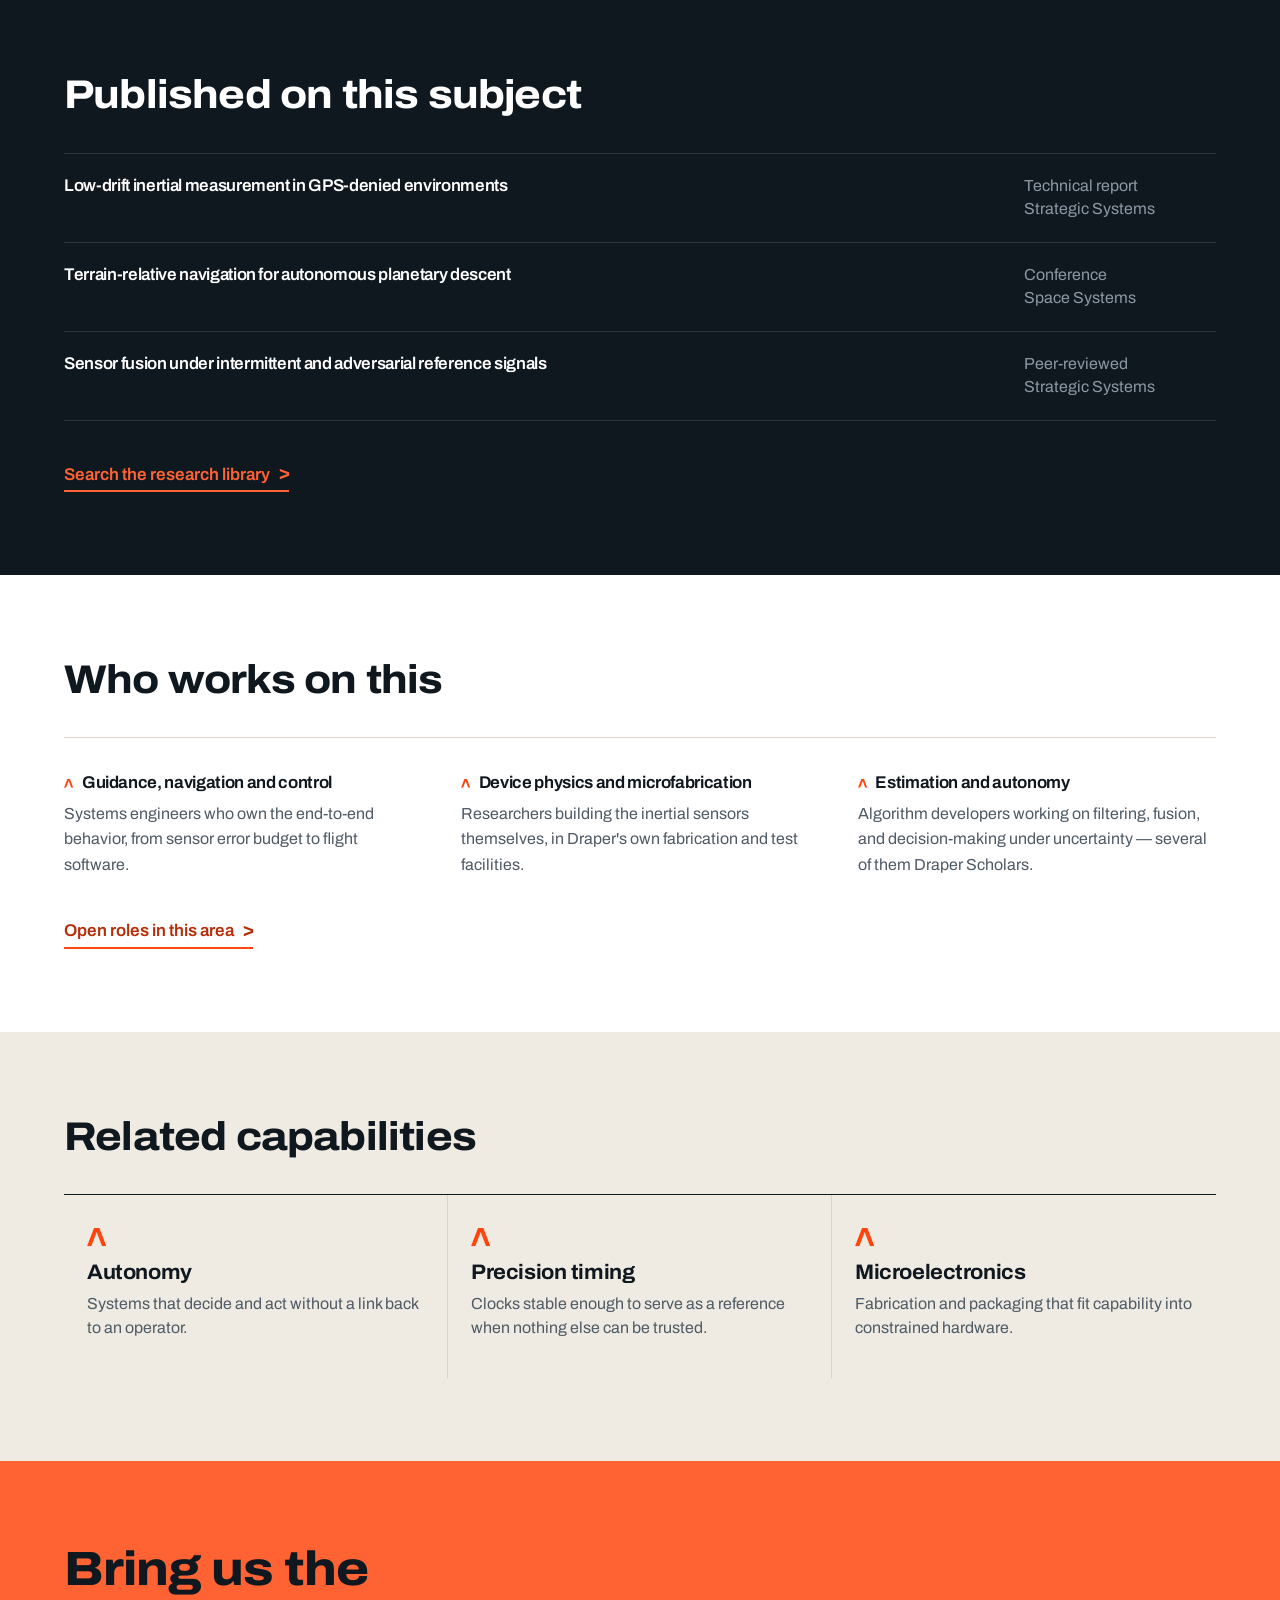
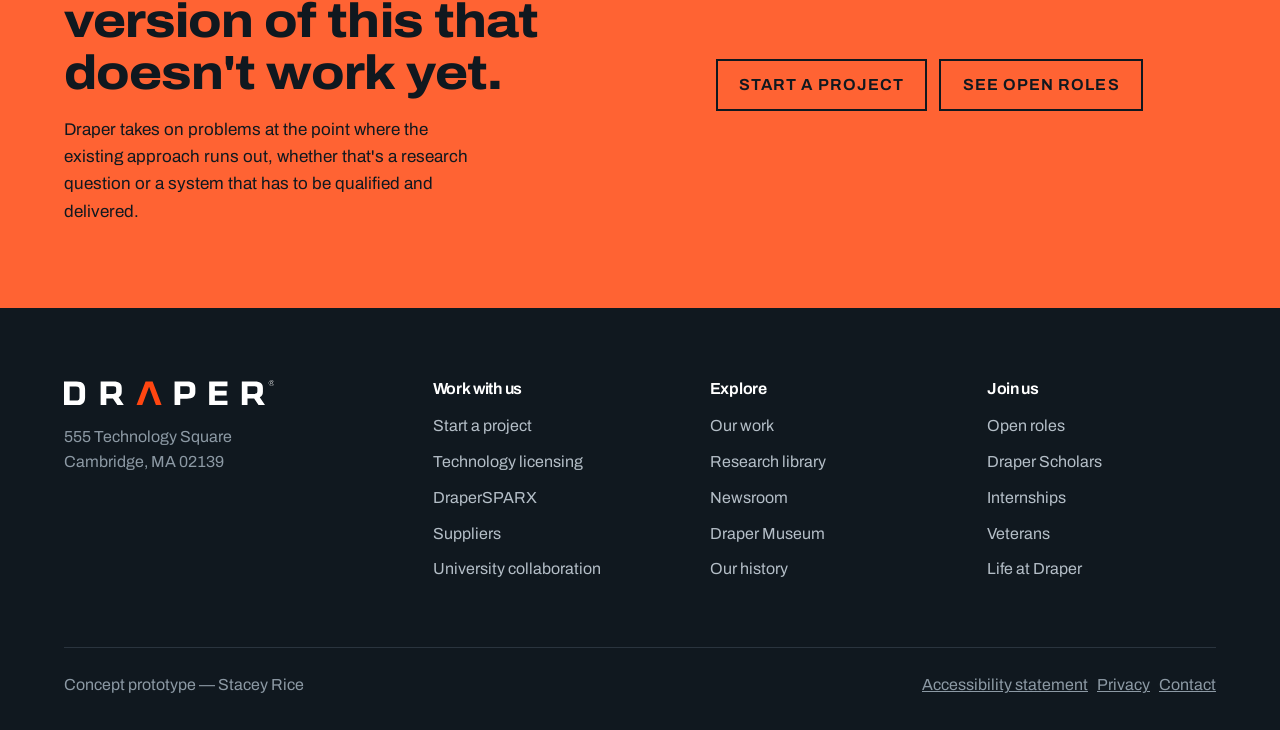
==== commit 533e5736: "Add files via upload" ====
--- a/capability.html
+++ b/capability.html
@@ -38,8 +38,9 @@
   --orange-3:#FF6333;    /* tertiary — large fields only. Ink 6.04:1; white 2.96:1 fails, so no white caret here */
   --ink:#10181F;
   --paper:#FFFFFF;
-  --paper-2:#F2F4F5;
-  --rule:#D5DBDF;
+  --paper-2:#EFEBE3;      /* warm neutral, one step below paper-3 */
+  --paper-3:#F6F4EE;      /* warm ground — ink 16.28:1 */
+  --rule:#DBD5C9;         /* warm hairline */
   --ink-mute:#4E5A65;     /* 7.06:1 on white */
   --orange-text:#B82D08;  /* 6.15:1 on white */
   --measure:62ch;
@@ -65,9 +66,9 @@
 
 .skip{position:absolute;left:var(--gutter);top:-6rem;z-index:99;background:var(--ink);color:var(--paper);padding:.75rem 1.25rem;text-decoration:none;transition:top .15s}
 .skip:focus{top:1rem}
+.sr-only{position:absolute;width:1px;height:1px;margin:-1px;padding:0;overflow:hidden;clip-path:inset(50%);white-space:nowrap;border:0}
 
 .wrap{max-width:82rem;margin:0 auto;padding-inline:var(--gutter)}
-
 
 /* ---------- Image frames ----------
    Real photography drops into /img. Until a shot exists, each frame
@@ -90,14 +91,13 @@
 /* ---------- Masthead ---------- */
 .masthead{border-bottom:1px solid var(--rule);position:relative;z-index:30;background:var(--paper)}
 .masthead .wrap{display:flex;align-items:center;gap:clamp(1rem,3vw,2.5rem);min-height:var(--bar)}
-.wordmark{display:flex;align-items:center;text-decoration:none;color:var(--ink);margin-right:auto}
-.logo{display:block;width:auto;height:clamp(1.15rem,1.9vw,1.5rem)}
-
+.wordmark{display:flex;align-items:center;justify-content:flex-start;text-decoration:none;color:var(--ink);margin-right:auto}
+.logo{display:block;flex:none;height:clamp(1.15rem,1.9vw,1.5rem);width:auto;aspect-ratio:1800/219}
 
 .nav{display:flex;align-items:center;gap:clamp(.9rem,2vw,1.9rem)}
-.nav a{text-decoration:none;font-variation-settings:'wght' 500;font-size:1rem;padding:.55rem 0;border-bottom:2px solid transparent;transition:border-color .12s,color .12s}
-.nav a:hover{color:var(--orange-text);border-bottom-color:var(--orange)}
-.nav a[aria-current="true"]{border-bottom-color:var(--orange)}
+.nav a:not(.btn){text-decoration:none;font-variation-settings:'wght' 500;font-size:1rem;padding:.55rem 0;border-bottom:2px solid transparent;transition:border-color .12s,color .12s}
+.nav a:not(.btn):hover{color:var(--orange-text);border-bottom-color:var(--orange)}
+.nav a:not(.btn)[aria-current="true"]{border-bottom-color:var(--orange)}
 
 .btn{display:inline-flex;align-items:center;gap:.5em;padding:.7rem 1.35rem;min-height:44px;text-decoration:none;font-variation-settings:'wght' 650;text-transform:uppercase;letter-spacing:.065em;font-size:1rem;border:2px solid var(--ink);transition:background .14s,color .14s,border-color .14s}
 .btn-primary{background:var(--orange);border-color:var(--orange);color:var(--ink)}
@@ -115,7 +115,38 @@
 .crumbs .caret{transform:rotate(90deg);width:.5em;height:.47em;color:var(--rule)}
 .crumbs [aria-current]{color:var(--ink)}
 
-.pagehead-image{margin-top:clamp(2rem,4vw,3rem)}
+/* Text carries two thirds, the image one third, matched in height. */
+.overview-grid{
+  display:grid;
+  grid-template-columns:minmax(0,2fr) minmax(0,1fr);
+  gap:clamp(1.75rem,4vw,3.5rem);
+  align-items:stretch;
+}
+
+.frame-side{height:100%;min-height:clamp(17rem,26vw,23rem)}
+
+/* Interior pages are identified by a constructed icon, not a photograph.
+   Built from the official caret, so every capability icon shares one mark. */
+/* Page head: copy left, capability mark occupying the image slot on the right. */
+/* Page head: copy left, capability mark in the image slot on the right.
+   Explicit placement so the mark can sit beside the heading on small
+   screens while the body copy runs full width beneath it. */
+.pagehead-grid{
+  display:grid;
+  grid-template-columns:minmax(0,1.55fr) minmax(0,1fr);
+  column-gap:clamp(2rem,5vw,4.5rem);
+  align-items:start;
+  margin-top:clamp(1.5rem,3vw,2.25rem);
+}
+.pagehead-grid > h1{grid-column:1;grid-row:1;text-align:left}
+.pagehead-grid > .answer{grid-column:1;grid-row:2}
+.pagehead-grid > .spans{grid-column:1;grid-row:3}
+.page-mark-wrap{
+  grid-column:2;grid-row:1 / 4;align-self:center;
+  display:flex;align-items:center;justify-content:center;
+}
+.page-mark{width:min(100%,24rem);min-width:6.25rem;height:auto}   /* never below 100px */
+.frame-side img{object-position:50% 46%}
 .pagehead{padding-block:clamp(2.5rem,6vw,4.5rem) clamp(2rem,4vw,3rem)}
 .pagehead h1{
   font-variation-settings:'wdth' 112,'wght' 780;
@@ -125,11 +156,12 @@
 .spans{display:flex;flex-wrap:wrap;gap:.5rem .75rem;margin-top:clamp(1.25rem,2.5vw,1.75rem)}
 .span-tag{
   display:inline-flex;align-items:center;gap:.45em;
-  border:1px solid var(--rule);padding:.4rem .8rem;
-  font-size:1rem;color:var(--ink-mute);text-decoration:none;
+  border:1px solid var(--orange);   /* 3.42:1 on white — clears the 3:1 UI floor */
+  padding:.4rem .8rem;
+  font-size:1rem;color:var(--ink);text-decoration:none;
 }
 .span-tag .caret{width:.52em;height:.49em;color:var(--orange)}
-.span-tag:hover{border-color:var(--ink);color:var(--ink)}
+.span-tag:hover{background:var(--orange);border-color:var(--orange);color:var(--ink)}
 
 /* ---------- Answer block: the citable summary ---------- */
 .answer{
@@ -155,7 +187,6 @@
 .section-tint{background:var(--paper-2)}
 .section-ink{background:var(--ink);color:var(--paper)}
 
-
 .section h2{
   font-variation-settings:'wdth' 110,'wght' 750;
   font-size:clamp(1.625rem,3.4vw,2.5rem);
@@ -167,7 +198,9 @@
 .textlink{display:inline-flex;align-items:center;gap:.5em;color:var(--orange-text);text-decoration:none;font-variation-settings:'wght' 600;border-bottom:2px solid var(--orange);padding-bottom:2px}
 .textlink .caret{transform:rotate(90deg);width:.64em;height:.6em}
 .textlink:hover{color:var(--ink);border-bottom-color:var(--ink)}
-.section-ink .textlink{color:var(--orange);border-bottom-color:var(--orange)}
+.more{margin-top:clamp(1.75rem,3.5vw,2.5rem)}
+.breadth .more{margin-top:clamp(3rem,6vw,4.5rem)}
+.section-ink .textlink{color:var(--orange-3);border-bottom-color:var(--orange-3)}
 .section-ink .textlink:hover{color:var(--paper);border-bottom-color:var(--paper)}
 
 /* ---------- Approach: hairline register ---------- */
@@ -206,7 +239,7 @@
 .papers li{border-bottom:1px solid #2A343E}
 .papers a{display:grid;gap:.35rem clamp(1.5rem,4vw,3rem);grid-template-columns:minmax(0,1fr) minmax(0,12rem);padding-block:1.35rem;text-decoration:none}
 .papers h3{font-variation-settings:'wght' 600;font-size:1.0625rem;line-height:1.35;max-width:52ch}
-.papers a:hover h3{color:var(--orange)}
+.papers a:hover h3{color:var(--orange-3)}
 .papers .meta{color:#8C99A4;font-size:1rem;line-height:1.4}
 
 /* ---------- Disciplines ---------- */
@@ -235,17 +268,16 @@
 /* ---------- Footer ---------- */
 .foot{background:var(--ink);color:var(--paper);padding-block:clamp(3rem,6vw,4.5rem) 2rem}
 .foot-grid{display:grid;gap:clamp(1.75rem,4vw,3rem);grid-template-columns:minmax(0,1.4fr) repeat(3,minmax(0,1fr))}
-.foot .wordmark{color:var(--paper);margin-right:0;margin-bottom:1.15rem}
-.foot .logo{height:1.6rem}
+.foot .wordmark{color:var(--paper);margin-right:auto;margin-bottom:1.15rem;justify-content:flex-start}
+.foot .logo{height:1.6rem;width:auto;aspect-ratio:1800/219}
 .foot address{font-style:normal;color:#8C99A4;font-size:1rem;line-height:1.6}
 .foot h3{font-variation-settings:'wght' 650;font-size:1rem;margin-bottom:.9rem}
 .foot ul{list-style:none;margin:0;padding:0}
 .foot li{margin-bottom:.55rem}
 .foot li a{color:#B4BEC7;text-decoration:none;font-size:1rem}
-.foot li a:hover{color:var(--orange)}
+.foot li a:hover{color:var(--orange-3)}
 .foot-base{margin-top:clamp(2.5rem,5vw,3.5rem);padding-top:1.5rem;border-top:1px solid #2A343E;display:flex;flex-wrap:wrap;gap:.75rem 2rem;justify-content:space-between;color:#8C99A4;font-size:1rem}
 .foot-base a{color:#8C99A4}
-
 
 /* Tertiary orange softens the large fields; the caret rule below keeps
    white carets on true Draper Orange, where they clear 3:1. */
@@ -257,6 +289,30 @@
 .btn-primary:hover .caret{color:var(--orange)}
 .wordmark.on-orange{--logo-caret:#FFFFFF}
 
+/* ============================================================
+   MOTION
+   Two ideas only: images breathe on hover, and carets move the
+   way they point. Nothing is scroll-triggered, and the whole
+   block is gated on prefers-reduced-motion.
+   ============================================================ */
+
+@media (prefers-reduced-motion:no-preference){
+  .frame img{transition:transform .55s cubic-bezier(.2,.7,.3,1)}
+  .area:hover .frame img,
+  .entry:hover .frame img{transform:scale(1.045)}
+
+  .caret{transition:transform .25s cubic-bezier(.2,.7,.3,1)}
+  .area:hover h2 .caret,
+  .proof:hover .proof-title .caret,
+  .entry:hover h3 .caret{transform:translateY(-4px)}
+  .textlink:hover .caret,
+  .btn:hover .caret{transform:rotate(90deg) translateY(-4px)}
+  .span-tag:hover .caret{transform:translateY(-3px)}
+
+  .hero-figure img{animation:settle 14s cubic-bezier(.16,.7,.3,1) forwards}
+  @keyframes settle{from{transform:scale(1.07)}to{transform:scale(1)}}
+}
+
 /* ---------- Responsive ---------- */
 @media (max-width:1180px){
   .entry{grid-template-columns:minmax(0,11rem) minmax(0,8rem) minmax(0,1fr)}
@@ -266,23 +322,31 @@
   .disciplines,.related{grid-template-columns:repeat(2,minmax(0,1fr))}
   .related a:nth-child(2){border-right:0}
   .related a:nth-child(-n+2){border-bottom:1px solid var(--rule)}
-  .entry{grid-template-columns:minmax(0,8rem) minmax(0,1fr)}
-  .entry p{grid-column:2}
+  .entry{grid-template-columns:minmax(0,9rem) minmax(0,1fr)}
+  .entry .frame{grid-row:1 / span 3}
+  .entry-market,.entry h3,.entry p{grid-column:2}
+  .entry-market{padding-top:0}
 }
 @media (max-width:980px){
   .nav{display:none;position:absolute;top:100%;left:0;right:0;flex-direction:column;align-items:stretch;gap:0;background:var(--paper);border-bottom:1px solid var(--rule);padding:.5rem var(--gutter) 1.5rem}
   .nav.open{display:flex}
-  .nav a{padding:.9rem 0;border-bottom:1px solid var(--rule)}
+  .nav a:not(.btn){padding:.9rem 0;border-bottom:1px solid var(--rule)}
   .nav .btn{margin-top:1rem;justify-content:center;border-bottom-width:2px}
   .menu-btn{display:inline-flex}
   .approach-item,.cta,.papers a{grid-template-columns:minmax(0,1fr)}
+  .pagehead-grid{grid-template-columns:minmax(0,1fr) auto;column-gap:clamp(1rem,4vw,1.75rem)}
+  .pagehead-grid > .answer,.pagehead-grid > .spans{grid-column:1 / -1}
+  .page-mark-wrap{grid-column:2;grid-row:1;align-self:center}
+  .page-mark{width:clamp(6.25rem,18vw,8rem)}
+  .overview-grid{grid-template-columns:minmax(0,1fr)}
+  .frame-side{min-height:0;aspect-ratio:16/9}
+
   .foot-grid{grid-template-columns:repeat(2,minmax(0,1fr))}
 }
 @media (max-width:640px){
-  .entry,.disciplines,.related{grid-template-columns:minmax(0,1fr)}
+  .disciplines,.related{grid-template-columns:minmax(0,1fr)}
+  .entry{grid-template-columns:minmax(0,6.5rem) minmax(0,1fr);gap:.85rem 1.1rem}
   .frame-wide{aspect-ratio:16/10}
-  .entry p{grid-column:1}
-  .entry-market{padding-top:0}
   .related a{border-right:0;border-bottom:1px solid var(--rule)}
   .foot-grid{grid-template-columns:minmax(0,1fr)}
 }
@@ -309,7 +373,7 @@
 <header class="masthead">
   <div class="wrap">
     <a class="wordmark" href="index.html" aria-label="Draper — home">
-      <svg class="logo" aria-hidden="true" focusable="false"><use href="#draper"/></svg>
+      <svg class="logo" viewBox="0 0 1800 219" preserveAspectRatio="xMinYMid meet" aria-hidden="true" focusable="false"><use href="#draper"/></svg>
     </a>
 
     <button class="menu-btn" id="menuBtn" aria-expanded="false" aria-controls="nav" aria-label="Open menu">
@@ -341,6 +405,8 @@
         <span aria-current="page">Navigation without GPS</span>
       </nav>
 
+      <div class="pagehead-grid">
+
       <h1>Navigation without GPS</h1>
 
       <div class="answer">
@@ -360,10 +426,42 @@
           <svg class="caret"><use href="#caret"/></svg>
           Electronic Systems
         </a>
-      </div>
-
-      <div class="pagehead-image">
-        <figure class="frame frame-wide" style="margin:0"><svg class="ghost" aria-hidden="true"><use href="#caret"/></svg><img src="img/cap-navigation-hero.jpg" alt="An inertial navigation unit undergoing test at Draper" onerror="this.closest('.frame').classList.add('is-empty');this.remove()"><figcaption class="shotnote"><svg class="caret"><use href="#caret"/></svg>Wide — inertial unit on a test fixture, shallow depth of field</figcaption></figure>
+        </div>
+
+        <div class="page-mark-wrap">
+          <svg class="page-mark" viewBox="0 0 120 120" role="img" aria-labelledby="capicon" focusable="false">
+        <title id="capicon">Navigation without GPS</title>
+        <circle cx="60" cy="60" r="48" fill="none" stroke="var(--rule)" stroke-width="1.4"/>
+        <circle cx="60" cy="60" r="30" fill="none" stroke="var(--rule)" stroke-width="1"/>
+        <line x1="60.00" y1="21.00" x2="60.00" y2="12.00" stroke="var(--ink-mute)" stroke-width="1.6"/>
+        <line x1="71.13" y1="18.47" x2="72.42" y2="13.64" stroke="var(--rule)" stroke-width="1"/>
+        <line x1="81.50" y1="22.76" x2="84.00" y2="18.43" stroke="var(--rule)" stroke-width="1"/>
+        <line x1="90.41" y1="29.59" x2="93.94" y2="26.06" stroke="var(--rule)" stroke-width="1"/>
+        <line x1="97.24" y1="38.50" x2="101.57" y2="36.00" stroke="var(--rule)" stroke-width="1"/>
+        <line x1="101.53" y1="48.87" x2="106.36" y2="47.58" stroke="var(--rule)" stroke-width="1"/>
+        <line x1="99.00" y1="60.00" x2="108.00" y2="60.00" stroke="var(--ink-mute)" stroke-width="1.6"/>
+        <line x1="101.53" y1="71.13" x2="106.36" y2="72.42" stroke="var(--rule)" stroke-width="1"/>
+        <line x1="97.24" y1="81.50" x2="101.57" y2="84.00" stroke="var(--rule)" stroke-width="1"/>
+        <line x1="90.41" y1="90.41" x2="93.94" y2="93.94" stroke="var(--rule)" stroke-width="1"/>
+        <line x1="81.50" y1="97.24" x2="84.00" y2="101.57" stroke="var(--rule)" stroke-width="1"/>
+        <line x1="71.13" y1="101.53" x2="72.42" y2="106.36" stroke="var(--rule)" stroke-width="1"/>
+        <line x1="60.00" y1="99.00" x2="60.00" y2="108.00" stroke="var(--ink-mute)" stroke-width="1.6"/>
+        <line x1="48.87" y1="101.53" x2="47.58" y2="106.36" stroke="var(--rule)" stroke-width="1"/>
+        <line x1="38.50" y1="97.24" x2="36.00" y2="101.57" stroke="var(--rule)" stroke-width="1"/>
+        <line x1="29.59" y1="90.41" x2="26.06" y2="93.94" stroke="var(--rule)" stroke-width="1"/>
+        <line x1="22.76" y1="81.50" x2="18.43" y2="84.00" stroke="var(--rule)" stroke-width="1"/>
+        <line x1="18.47" y1="71.13" x2="13.64" y2="72.42" stroke="var(--rule)" stroke-width="1"/>
+        <line x1="21.00" y1="60.00" x2="12.00" y2="60.00" stroke="var(--ink-mute)" stroke-width="1.6"/>
+        <line x1="18.47" y1="48.87" x2="13.64" y2="47.58" stroke="var(--rule)" stroke-width="1"/>
+        <line x1="22.76" y1="38.50" x2="18.43" y2="36.00" stroke="var(--rule)" stroke-width="1"/>
+        <line x1="29.59" y1="29.59" x2="26.06" y2="26.06" stroke="var(--rule)" stroke-width="1"/>
+        <line x1="38.50" y1="22.76" x2="36.00" y2="18.43" stroke="var(--rule)" stroke-width="1"/>
+        <line x1="48.87" y1="18.47" x2="47.58" y2="13.64" stroke="var(--rule)" stroke-width="1"/>
+        <path d="M74.83 14.35 A48 48 0 0 1 107.88 56.65" fill="none" stroke="var(--ink-mute)" stroke-width="1.4" stroke-dasharray="3 5" stroke-linecap="round"/>
+        <line x1="60" y1="14" x2="60" y2="24" stroke="var(--ink)" stroke-width="2"/>
+        <path d="M697.844 13.4062L619.756 217.315H668.35L728.027 57.0584L787.705 217.315H836.299L758.211 13.4062H697.844Z" transform="translate(60,60) rotate(-38) scale(0.13854) translate(-728.0275,-115.3605)" fill="var(--orange)"/>
+        </svg>
+        </div>
       </div>
     </div>
   </div>
@@ -382,17 +480,19 @@
 
   <!-- ===== OVERVIEW ===== -->
   <section class="section" id="overview">
-    <div class="wrap prose">
+    <div class="wrap">
+      <div class="overview-grid">
+        <div class="prose">
       <h2>The signal is the weakest link.</h2>
       <p>Almost everything that moves now assumes a satellite is telling it where it is. That assumption fails in more places than most systems account for: under water, under a jungle canopy, inside a contested airspace, beneath the surface of another planet. It also fails on purpose, because a signal that can be received can be jammed or imitated.</p>
       <p>Draper has worked on this problem since the beginning. The organization's founding work was inertial guidance — determining position from a system's own motion rather than from an outside reference — and that lineage runs directly into the sensors, filters, and flight software we build today.</p>
       <p>What has changed is the range of environments. The same underlying question now has to be answered for a submarine, a satellite, a lunar lander, and a hand-carried device, each with different constraints on power, size, and how much error is survivable.</p>
+        </div>
+
+        <figure class="frame frame-side" style="margin:0"><svg class="ghost" aria-hidden="true"><use href="#caret"/></svg><img src="img/cap-navigation-hero.jpg" alt="An operator at a control station monitoring a tracking display" onerror="this.closest('.frame').classList.add('is-empty');this.remove()"><figcaption class="shotnote"><svg class="caret"><use href="#caret"/></svg>Operator at a tracking console</figcaption></figure>
+      </div>
     </div>
   </section>
-
-  <div class="wrap" style="padding-bottom:clamp(3rem,6.5vw,5.5rem)">
-    <figure class="frame frame-wide" style="margin:0"><svg class="ghost" aria-hidden="true"><use href="#caret"/></svg><img src="img/cap-fabrication.jpg" alt="Fabrication of an inertial sensor in a Draper cleanroom" onerror="this.closest('.frame').classList.add('is-empty');this.remove()"><figcaption class="shotnote"><svg class="caret"><use href="#caret"/></svg>Wide — sensor fabrication, cleanroom, gowned technician</figcaption></figure>
-  </div>
 
   <!-- ===== APPROACH ===== -->
   <section class="section section-tint" id="approach">
@@ -465,7 +565,7 @@
         </a>
 
       </div>
-      <p style="margin-top:clamp(1.75rem,3.5vw,2.5rem)">
+      <p class="more">
         <a class="textlink" href="index.html#work">
           See all navigation work
           <svg class="caret"><use href="#caret"/></svg>
@@ -492,7 +592,7 @@
           <p class="meta">Peer-reviewed<br>Strategic Systems</p>
         </a></li>
       </ul>
-      <p style="margin-top:clamp(1.75rem,3.5vw,2.5rem)">
+      <p class="more">
         <a class="textlink" href="index.html#research">
           Search the research library
           <svg class="caret"><use href="#caret"/></svg>
@@ -528,7 +628,7 @@
           <p>Algorithm developers working on filtering, fusion, and decision-making under uncertainty — several of them Draper Scholars.</p>
         </div>
       </div>
-      <p style="margin-top:clamp(1.75rem,3.5vw,2.5rem)">
+      <p class="more">
         <a class="textlink" href="index.html#careers">
           Open roles in this area
           <svg class="caret"><use href="#caret"/></svg>
@@ -588,7 +688,7 @@
     <div class="foot-grid">
       <div>
         <span class="wordmark">
-          <svg class="logo" aria-hidden="true" focusable="false"><use href="#draper"/></svg>
+          <svg class="logo" viewBox="0 0 1800 219" preserveAspectRatio="xMinYMid meet" aria-hidden="true" focusable="false"><use href="#draper"/></svg>
         </span>
         <address>
           555 Technology Square<br>
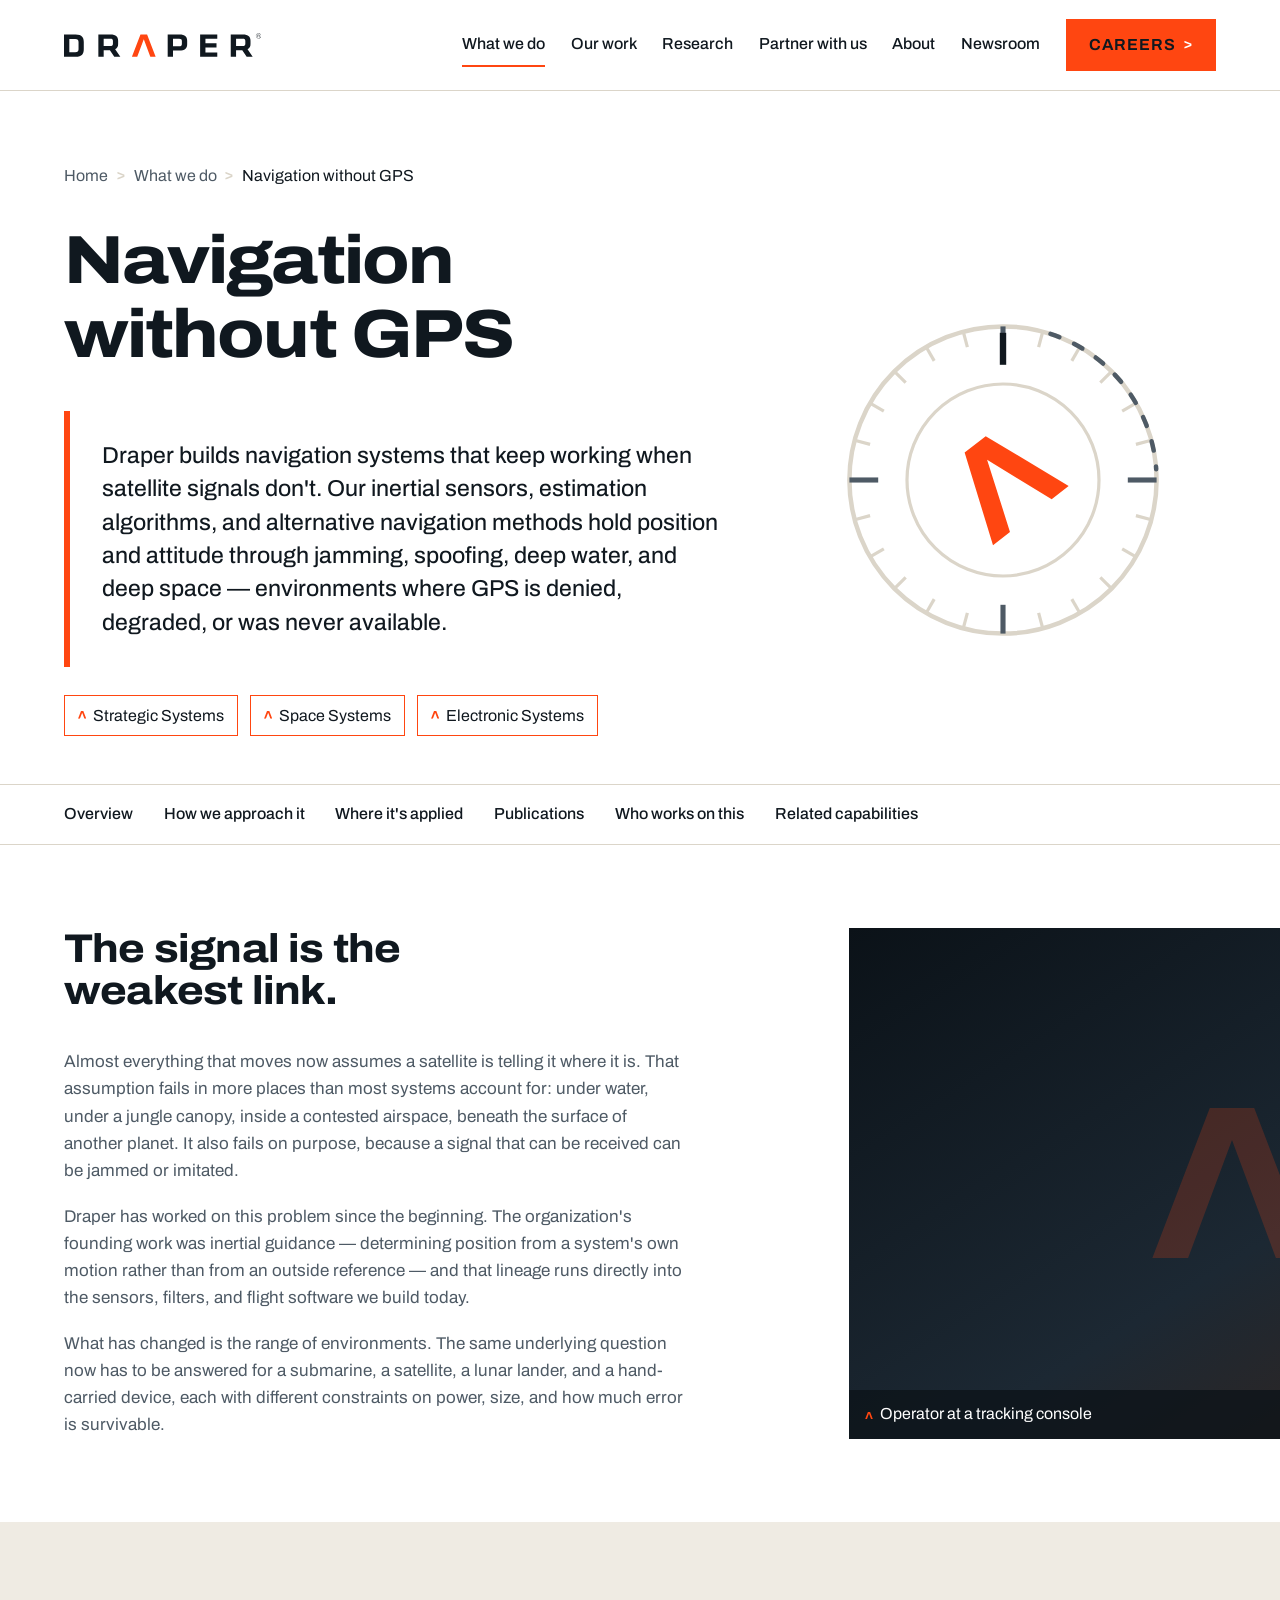
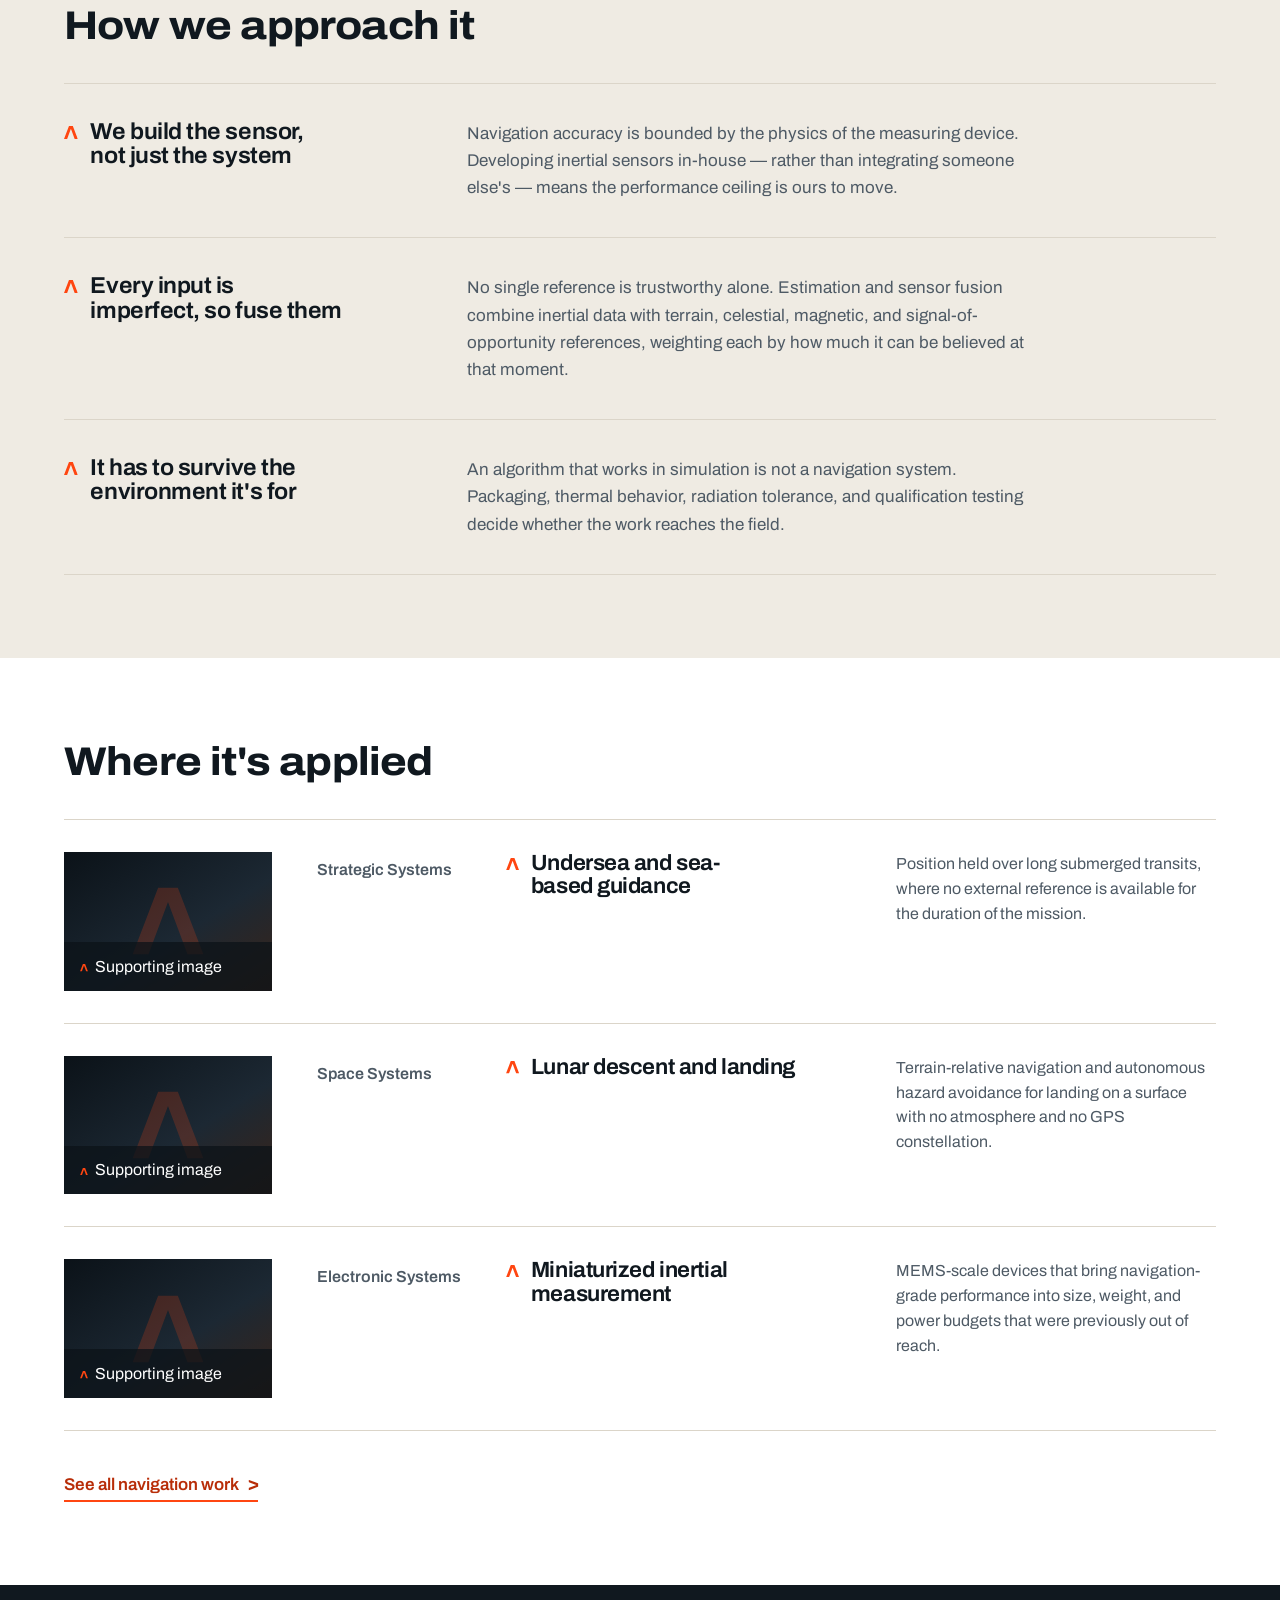
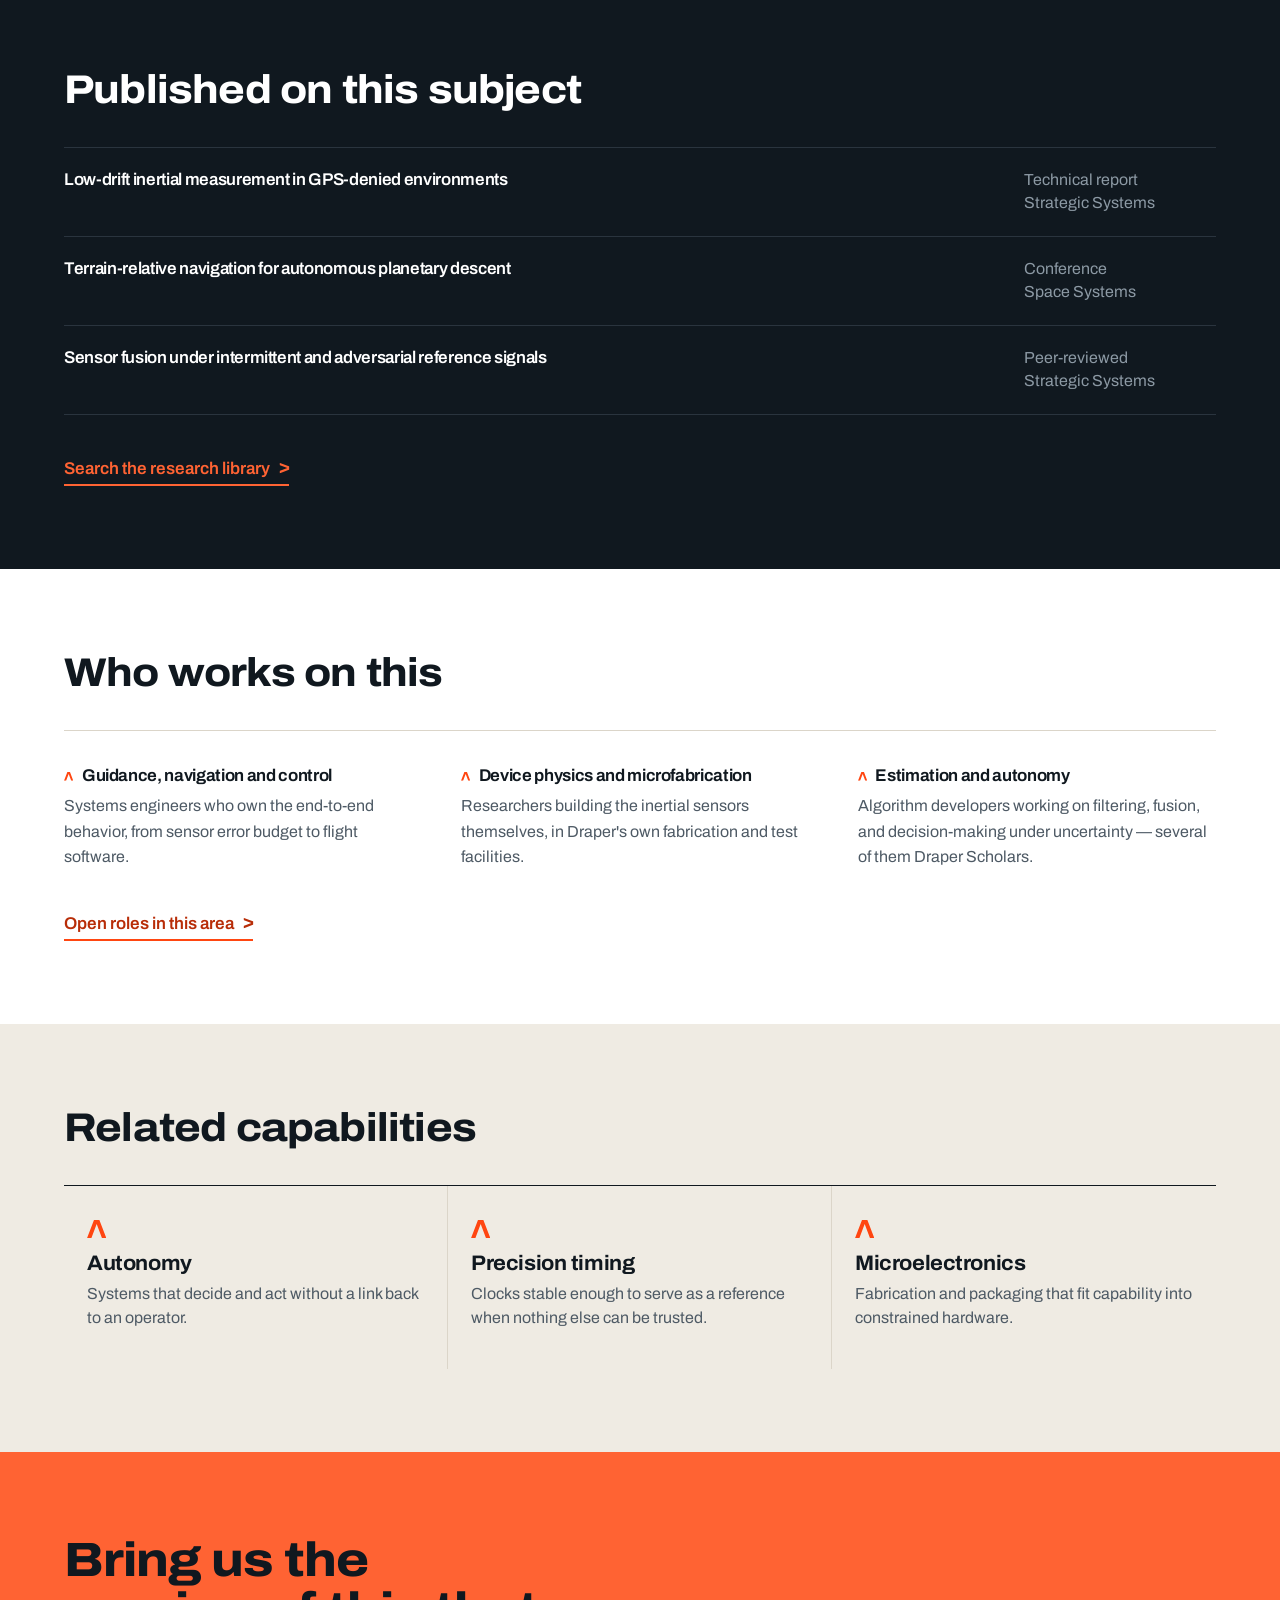
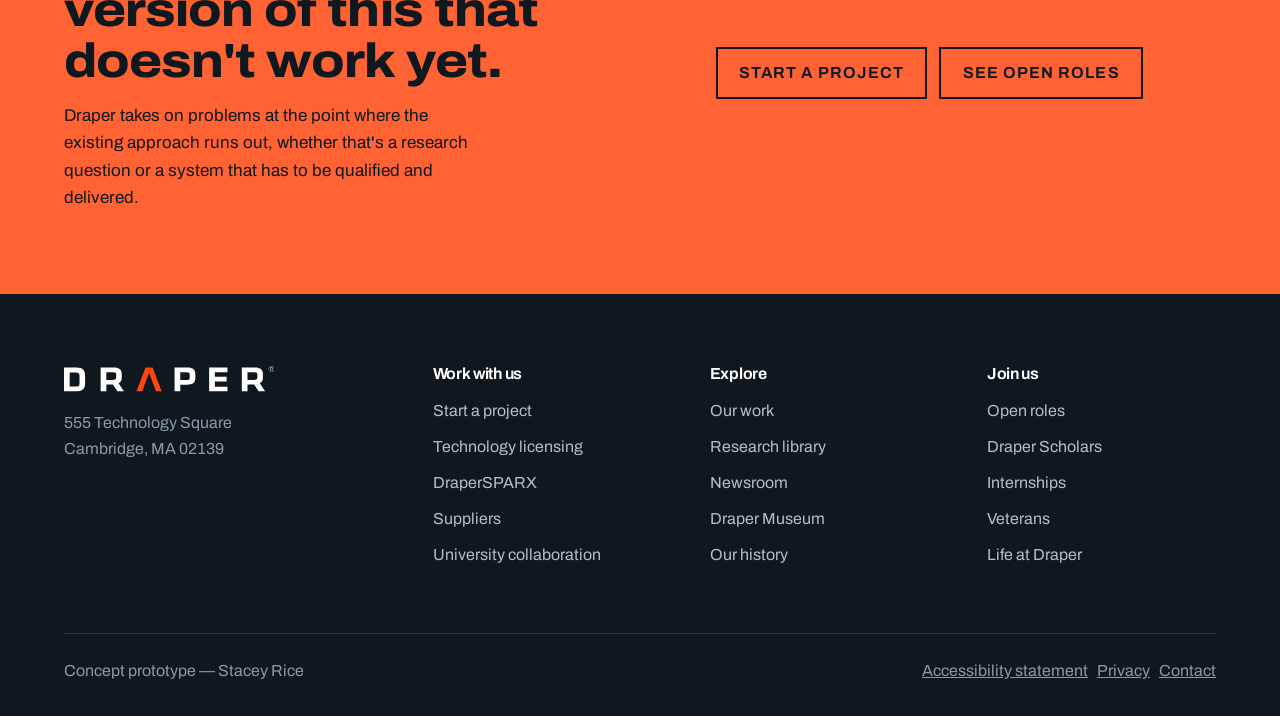
==== commit d1fafc9e: "Add files via upload" ====
--- a/capability.html
+++ b/capability.html
@@ -25,334 +25,9 @@
 }
 </script>
 
-<style>
-/* ============================================================
-   DRAPER — "CARET" DESIGN SYSTEM · capability template
-   Concept prototype. Stacey Rice.
-   Tokens identical to the homepage; in production this block
-   extracts to a single shared stylesheet.
-   ============================================================ */
-
-:root{
-  --orange:#FF4611;      /* primary — carries the caret and display type */
-  --orange-3:#FF6333;    /* tertiary — large fields only. Ink 6.04:1; white 2.96:1 fails, so no white caret here */
-  --ink:#10181F;
-  --paper:#FFFFFF;
-  --paper-2:#EFEBE3;      /* warm neutral, one step below paper-3 */
-  --paper-3:#F6F4EE;      /* warm ground — ink 16.28:1 */
-  --rule:#DBD5C9;         /* warm hairline */
-  --ink-mute:#4E5A65;     /* 7.06:1 on white */
-  --orange-text:#B82D08;  /* 6.15:1 on white */
-  --measure:62ch;
-  --gutter:clamp(1.25rem,5vw,4.5rem);
-  --bar:clamp(3.5rem,7vw,6rem);
-}
-
-*,*::before,*::after{box-sizing:border-box}
-html{-webkit-text-size-adjust:100%;scroll-behavior:smooth}
-@media (prefers-reduced-motion:reduce){html{scroll-behavior:auto}}
-
-body{
-  margin:0;background:var(--paper);color:var(--ink);
-  font-family:'Archivo','Helvetica Neue',Arial,sans-serif;
-  font-variation-settings:'wdth' 100,'wght' 400;
-  font-size:clamp(1rem,.96rem + .2vw,1.0625rem);
-  line-height:1.6;font-variant-numeric:tabular-nums;
-}
-h1,h2,h3{margin:0;line-height:1.08;letter-spacing:-.02em;text-wrap:balance}
-p{margin:0}
-a{color:inherit}
-:focus-visible{outline:3px solid var(--orange);outline-offset:3px;border-radius:1px}
-
-.skip{position:absolute;left:var(--gutter);top:-6rem;z-index:99;background:var(--ink);color:var(--paper);padding:.75rem 1.25rem;text-decoration:none;transition:top .15s}
-.skip:focus{top:1rem}
-.sr-only{position:absolute;width:1px;height:1px;margin:-1px;padding:0;overflow:hidden;clip-path:inset(50%);white-space:nowrap;border:0}
-
-.wrap{max-width:82rem;margin:0 auto;padding-inline:var(--gutter)}
-
-/* ---------- Image frames ----------
-   Real photography drops into /img. Until a shot exists, each frame
-   shows the art-direction note naming the image it needs. */
-.frame{position:relative;overflow:hidden;background:var(--ink);display:block}
-.frame::before{content:"";position:absolute;inset:0;background:linear-gradient(148deg,#0B1218 0%,#1C2833 58%,#3A2419 100%)}
-.frame .ghost{position:absolute;left:50%;top:50%;transform:translate(-50%,-50%);width:34%;height:auto;color:var(--orange);opacity:.2}
-.frame img{position:relative;z-index:2;display:block;width:100%;height:100%;object-fit:cover}
-.shotnote{display:none;position:absolute;z-index:3;inset:auto 0 0 0;padding:.85rem 1rem;background:rgba(11,18,24,.74);color:var(--paper);font-size:1rem;line-height:1.35}
-.shotnote .caret{color:var(--orange);width:.5em;height:.47em;margin-right:.45em}
-.frame.is-empty .shotnote{display:block}
-.frame-wide{aspect-ratio:24/9}
-.frame-tile{aspect-ratio:4/3;margin-bottom:1.25rem}
-.frame-thumb{aspect-ratio:3/2}
-.frame-tall{aspect-ratio:4/5}
-.sprite{position:absolute;width:0;height:0;overflow:hidden}
-
-.caret{display:inline-block;width:.765em;height:.72em;fill:currentColor;flex:none;vertical-align:baseline}
-
-/* ---------- Masthead ---------- */
-.masthead{border-bottom:1px solid var(--rule);position:relative;z-index:30;background:var(--paper)}
-.masthead .wrap{display:flex;align-items:center;gap:clamp(1rem,3vw,2.5rem);min-height:var(--bar)}
-.wordmark{display:flex;align-items:center;justify-content:flex-start;text-decoration:none;color:var(--ink);margin-right:auto}
-.logo{display:block;flex:none;height:clamp(1.15rem,1.9vw,1.5rem);width:auto;aspect-ratio:1800/219}
-
-.nav{display:flex;align-items:center;gap:clamp(.9rem,2vw,1.9rem)}
-.nav a:not(.btn){text-decoration:none;font-variation-settings:'wght' 500;font-size:1rem;padding:.55rem 0;border-bottom:2px solid transparent;transition:border-color .12s,color .12s}
-.nav a:not(.btn):hover{color:var(--orange-text);border-bottom-color:var(--orange)}
-.nav a:not(.btn)[aria-current="true"]{border-bottom-color:var(--orange)}
-
-.btn{display:inline-flex;align-items:center;gap:.5em;padding:.7rem 1.35rem;min-height:44px;text-decoration:none;font-variation-settings:'wght' 650;text-transform:uppercase;letter-spacing:.065em;font-size:1rem;border:2px solid var(--ink);transition:background .14s,color .14s,border-color .14s}
-.btn-primary{background:var(--orange);border-color:var(--orange);color:var(--ink)}
-.btn-primary:hover{background:var(--ink);border-color:var(--ink);color:var(--paper)}
-.btn-ghost{background:transparent;color:var(--ink)}
-.btn-ghost:hover{background:var(--ink);color:var(--paper)}
-
-.menu-btn{display:none;align-items:center;justify-content:center;width:44px;height:44px;padding:0;background:none;border:1px solid var(--rule);color:var(--ink);cursor:pointer}
-.menu-btn svg{width:20px;height:14px;fill:currentColor}
-
-/* ---------- Page head ---------- */
-.crumbs{display:flex;flex-wrap:wrap;align-items:center;gap:.55rem;font-size:1rem;color:var(--ink-mute);margin-bottom:clamp(1.25rem,3vw,2rem)}
-.crumbs a{text-decoration:none}
-.crumbs a:hover{color:var(--orange-text)}
-.crumbs .caret{transform:rotate(90deg);width:.5em;height:.47em;color:var(--rule)}
-.crumbs [aria-current]{color:var(--ink)}
-
-/* Text carries two thirds, the image one third, matched in height. */
-.overview-grid{
-  display:grid;
-  grid-template-columns:minmax(0,2fr) minmax(0,1fr);
-  gap:clamp(1.75rem,4vw,3.5rem);
-  align-items:stretch;
-}
-
-.frame-side{height:100%;min-height:clamp(17rem,26vw,23rem)}
-
-/* Interior pages are identified by a constructed icon, not a photograph.
-   Built from the official caret, so every capability icon shares one mark. */
-/* Page head: copy left, capability mark occupying the image slot on the right. */
-/* Page head: copy left, capability mark in the image slot on the right.
-   Explicit placement so the mark can sit beside the heading on small
-   screens while the body copy runs full width beneath it. */
-.pagehead-grid{
-  display:grid;
-  grid-template-columns:minmax(0,1.55fr) minmax(0,1fr);
-  column-gap:clamp(2rem,5vw,4.5rem);
-  align-items:start;
-  margin-top:clamp(1.5rem,3vw,2.25rem);
-}
-.pagehead-grid > h1{grid-column:1;grid-row:1;text-align:left}
-.pagehead-grid > .answer{grid-column:1;grid-row:2}
-.pagehead-grid > .spans{grid-column:1;grid-row:3}
-.page-mark-wrap{
-  grid-column:2;grid-row:1 / 4;align-self:center;
-  display:flex;align-items:center;justify-content:center;
-}
-.page-mark{width:min(100%,24rem);min-width:6.25rem;height:auto}   /* never below 100px */
-.frame-side img{object-position:50% 46%}
-.pagehead{padding-block:clamp(2.5rem,6vw,4.5rem) clamp(2rem,4vw,3rem)}
-.pagehead h1{
-  font-variation-settings:'wdth' 112,'wght' 780;
-  font-size:clamp(2.25rem,5.6vw,4.25rem);
-  letter-spacing:-.028em;max-width:15ch;
-}
-.spans{display:flex;flex-wrap:wrap;gap:.5rem .75rem;margin-top:clamp(1.25rem,2.5vw,1.75rem)}
-.span-tag{
-  display:inline-flex;align-items:center;gap:.45em;
-  border:1px solid var(--orange);   /* 3.42:1 on white — clears the 3:1 UI floor */
-  padding:.4rem .8rem;
-  font-size:1rem;color:var(--ink);text-decoration:none;
-}
-.span-tag .caret{width:.52em;height:.49em;color:var(--orange)}
-.span-tag:hover{background:var(--orange);border-color:var(--orange);color:var(--ink)}
-
-/* ---------- Answer block: the citable summary ---------- */
-.answer{
-  border-left:6px solid var(--orange);
-  padding:clamp(1.25rem,2.5vw,1.75rem) 0 clamp(1.25rem,2.5vw,1.75rem) clamp(1.25rem,2.5vw,2rem);
-  margin-top:clamp(1.75rem,3.5vw,2.5rem);
-  max-width:68ch;
-}
-.answer p{font-size:clamp(1.125rem,1.9vw,1.4375rem);line-height:1.45;font-variation-settings:'wght' 450}
-
-/* ---------- Sticky section nav ---------- */
-.subnav{position:sticky;top:0;z-index:20;background:var(--paper);border-block:1px solid var(--rule)}
-.subnav .wrap{display:flex;gap:clamp(1rem,2.4vw,2.25rem);overflow-x:auto;scrollbar-width:thin}
-.subnav a{
-  text-decoration:none;white-space:nowrap;
-  font-size:1rem;font-variation-settings:'wght' 500;
-  padding:1rem 0;border-bottom:2px solid transparent;
-}
-.subnav a:hover{color:var(--orange-text);border-bottom-color:var(--orange)}
-
-/* ---------- Sections ---------- */
-.section{padding-block:clamp(3rem,6.5vw,5.5rem);scroll-margin-top:4rem}
-.section-tint{background:var(--paper-2)}
-.section-ink{background:var(--ink);color:var(--paper)}
-
-.section h2{
-  font-variation-settings:'wdth' 110,'wght' 750;
-  font-size:clamp(1.625rem,3.4vw,2.5rem);
-  max-width:20ch;margin-bottom:clamp(1.5rem,3vw,2.25rem);
-}
-.prose p{max-width:var(--measure);margin-bottom:1.15rem;color:var(--ink-mute)}
-.prose p:last-child{margin-bottom:0}
-
-.textlink{display:inline-flex;align-items:center;gap:.5em;color:var(--orange-text);text-decoration:none;font-variation-settings:'wght' 600;border-bottom:2px solid var(--orange);padding-bottom:2px}
-.textlink .caret{transform:rotate(90deg);width:.64em;height:.6em}
-.textlink:hover{color:var(--ink);border-bottom-color:var(--ink)}
-.more{margin-top:clamp(1.75rem,3.5vw,2.5rem)}
-.breadth .more{margin-top:clamp(3rem,6vw,4.5rem)}
-.section-ink .textlink{color:var(--orange-3);border-bottom-color:var(--orange-3)}
-.section-ink .textlink:hover{color:var(--paper);border-bottom-color:var(--paper)}
-
-/* ---------- Approach: hairline register ---------- */
-.approach{border-top:1px solid var(--rule)}
-.approach-item{
-  display:grid;gap:.6rem clamp(1.5rem,4vw,3.5rem);
-  grid-template-columns:minmax(0,22rem) minmax(0,1fr);
-  padding-block:clamp(1.5rem,3vw,2.25rem);
-  border-bottom:1px solid var(--rule);
-}
-.approach-item h3{
-  font-variation-settings:'wdth' 102,'wght' 650;
-  font-size:clamp(1.125rem,2vw,1.4375rem);
-  display:flex;align-items:baseline;gap:.55em;
-}
-.approach-item h3 .caret{color:var(--orange);width:.6em;height:.57em}
-.approach-item p{color:var(--ink-mute);max-width:56ch}
-
-/* ---------- Evidence rows ---------- */
-.evidence{border-top:1px solid var(--rule)}
-.entry{
-  display:grid;gap:1rem clamp(1.5rem,3.5vw,3rem);
-  grid-template-columns:minmax(0,13rem) minmax(0,9rem) minmax(0,1fr) minmax(0,20rem);
-  align-items:start;padding-block:clamp(1.35rem,2.6vw,2rem);
-  border-bottom:1px solid var(--rule);text-decoration:none;transition:background .14s;
-}
-.section-tint .entry:hover{background:var(--paper)}
-.entry-market{font-variation-settings:'wght' 600;font-size:1rem;color:var(--ink-mute);padding-top:.3rem}
-.entry h3{font-variation-settings:'wdth' 102,'wght' 650;font-size:clamp(1.0625rem,1.8vw,1.375rem);display:flex;align-items:baseline;gap:.55em}
-.entry h3 .caret{color:var(--orange);width:.6em;height:.57em}
-.entry p{color:var(--ink-mute);font-size:1rem;line-height:1.55}
-.entry:hover h3{color:var(--orange-text)}
-
-/* ---------- Publications ---------- */
-.papers{list-style:none;margin:0;padding:0;border-top:1px solid #2A343E}
-.papers li{border-bottom:1px solid #2A343E}
-.papers a{display:grid;gap:.35rem clamp(1.5rem,4vw,3rem);grid-template-columns:minmax(0,1fr) minmax(0,12rem);padding-block:1.35rem;text-decoration:none}
-.papers h3{font-variation-settings:'wght' 600;font-size:1.0625rem;line-height:1.35;max-width:52ch}
-.papers a:hover h3{color:var(--orange-3)}
-.papers .meta{color:#8C99A4;font-size:1rem;line-height:1.4}
-
-/* ---------- Disciplines ---------- */
-.disciplines{display:grid;gap:clamp(1.25rem,3vw,2.5rem);grid-template-columns:repeat(3,minmax(0,1fr));border-top:1px solid var(--rule);padding-top:clamp(1.5rem,3vw,2.25rem)}
-.disciplines h3{font-variation-settings:'wght' 650;font-size:1.0625rem;margin-bottom:.5rem;display:flex;align-items:baseline;gap:.5em}
-.disciplines h3 .caret{color:var(--orange);width:.55em;height:.52em}
-.disciplines p{color:var(--ink-mute);font-size:1rem}
-
-/* ---------- Related ---------- */
-.related{display:grid;grid-template-columns:repeat(3,minmax(0,1fr));border-top:1px solid var(--ink)}
-.related a{display:block;padding:clamp(1.5rem,2.6vw,2.25rem) clamp(1rem,1.8vw,1.75rem) clamp(1.75rem,3vw,2.5rem);border-right:1px solid var(--rule);text-decoration:none;transition:background .14s}
-.related a:last-child{border-right:0}
-.related a:hover{background:var(--paper-2)}
-.related .caret{color:var(--orange);width:1.21rem;height:1.14rem;margin-bottom:.9rem;display:block}
-.related h3{font-variation-settings:'wdth' 104,'wght' 700;font-size:clamp(1.0625rem,1.7vw,1.3125rem);margin-bottom:.5rem}
-.related p{font-size:1rem;color:var(--ink-mute);line-height:1.5}
-.related a:hover h3{color:var(--orange-text)}
-
-/* ---------- CTA ---------- */
-.cta{display:grid;gap:clamp(1.5rem,4vw,3.5rem);grid-template-columns:minmax(0,1.2fr) minmax(0,1fr);align-items:center}
-.cta h2{font-variation-settings:'wdth' 112,'wght' 780;font-size:clamp(1.75rem,4vw,3rem);max-width:16ch;margin-bottom:0}
-.cta p{max-width:42ch;margin-top:1rem}
-.cta-actions{display:flex;flex-wrap:wrap;gap:.75rem}
-.section-orange .btn-ghost:hover{background:var(--ink);color:var(--orange)}
-
-/* ---------- Footer ---------- */
-.foot{background:var(--ink);color:var(--paper);padding-block:clamp(3rem,6vw,4.5rem) 2rem}
-.foot-grid{display:grid;gap:clamp(1.75rem,4vw,3rem);grid-template-columns:minmax(0,1.4fr) repeat(3,minmax(0,1fr))}
-.foot .wordmark{color:var(--paper);margin-right:auto;margin-bottom:1.15rem;justify-content:flex-start}
-.foot .logo{height:1.6rem;width:auto;aspect-ratio:1800/219}
-.foot address{font-style:normal;color:#8C99A4;font-size:1rem;line-height:1.6}
-.foot h3{font-variation-settings:'wght' 650;font-size:1rem;margin-bottom:.9rem}
-.foot ul{list-style:none;margin:0;padding:0}
-.foot li{margin-bottom:.55rem}
-.foot li a{color:#B4BEC7;text-decoration:none;font-size:1rem}
-.foot li a:hover{color:var(--orange-3)}
-.foot-base{margin-top:clamp(2.5rem,5vw,3.5rem);padding-top:1.5rem;border-top:1px solid #2A343E;display:flex;flex-wrap:wrap;gap:.75rem 2rem;justify-content:space-between;color:#8C99A4;font-size:1rem}
-.foot-base a{color:#8C99A4}
-
-/* Tertiary orange softens the large fields; the caret rule below keeps
-   white carets on true Draper Orange, where they clear 3:1. */
-.section-orange{background:var(--orange-3);color:var(--ink)}
-.section-orange .caret{color:var(--ink)}
-
-/* Guide: "When used on the Draper orange, a white caret must be substituted." */
-.btn-primary .caret{color:var(--paper);transform:rotate(90deg);width:.5em;height:.47em}
-.btn-primary:hover .caret{color:var(--orange)}
-.wordmark.on-orange{--logo-caret:#FFFFFF}
-
-/* ============================================================
-   MOTION
-   Two ideas only: images breathe on hover, and carets move the
-   way they point. Nothing is scroll-triggered, and the whole
-   block is gated on prefers-reduced-motion.
-   ============================================================ */
-
-@media (prefers-reduced-motion:no-preference){
-  .frame img{transition:transform .55s cubic-bezier(.2,.7,.3,1)}
-  .area:hover .frame img,
-  .entry:hover .frame img{transform:scale(1.045)}
-
-  .caret{transition:transform .25s cubic-bezier(.2,.7,.3,1)}
-  .area:hover h2 .caret,
-  .proof:hover .proof-title .caret,
-  .entry:hover h3 .caret{transform:translateY(-4px)}
-  .textlink:hover .caret,
-  .btn:hover .caret{transform:rotate(90deg) translateY(-4px)}
-  .span-tag:hover .caret{transform:translateY(-3px)}
-
-  .hero-figure img{animation:settle 14s cubic-bezier(.16,.7,.3,1) forwards}
-  @keyframes settle{from{transform:scale(1.07)}to{transform:scale(1)}}
-}
-
-/* ---------- Responsive ---------- */
-@media (max-width:1180px){
-  .entry{grid-template-columns:minmax(0,11rem) minmax(0,8rem) minmax(0,1fr)}
-  .entry p{grid-column:2 / -1}
-}
-@media (max-width:1080px){
-  .disciplines,.related{grid-template-columns:repeat(2,minmax(0,1fr))}
-  .related a:nth-child(2){border-right:0}
-  .related a:nth-child(-n+2){border-bottom:1px solid var(--rule)}
-  .entry{grid-template-columns:minmax(0,9rem) minmax(0,1fr)}
-  .entry .frame{grid-row:1 / span 3}
-  .entry-market,.entry h3,.entry p{grid-column:2}
-  .entry-market{padding-top:0}
-}
-@media (max-width:980px){
-  .nav{display:none;position:absolute;top:100%;left:0;right:0;flex-direction:column;align-items:stretch;gap:0;background:var(--paper);border-bottom:1px solid var(--rule);padding:.5rem var(--gutter) 1.5rem}
-  .nav.open{display:flex}
-  .nav a:not(.btn){padding:.9rem 0;border-bottom:1px solid var(--rule)}
-  .nav .btn{margin-top:1rem;justify-content:center;border-bottom-width:2px}
-  .menu-btn{display:inline-flex}
-  .approach-item,.cta,.papers a{grid-template-columns:minmax(0,1fr)}
-  .pagehead-grid{grid-template-columns:minmax(0,1fr) auto;column-gap:clamp(1rem,4vw,1.75rem)}
-  .pagehead-grid > .answer,.pagehead-grid > .spans{grid-column:1 / -1}
-  .page-mark-wrap{grid-column:2;grid-row:1;align-self:center}
-  .page-mark{width:clamp(6.25rem,18vw,8rem)}
-  .overview-grid{grid-template-columns:minmax(0,1fr)}
-  .frame-side{min-height:0;aspect-ratio:16/9}
-
-  .foot-grid{grid-template-columns:repeat(2,minmax(0,1fr))}
-}
-@media (max-width:640px){
-  .disciplines,.related{grid-template-columns:minmax(0,1fr)}
-  .entry{grid-template-columns:minmax(0,6.5rem) minmax(0,1fr);gap:.85rem 1.1rem}
-  .frame-wide{aspect-ratio:16/10}
-  .related a{border-right:0;border-bottom:1px solid var(--rule)}
-  .foot-grid{grid-template-columns:minmax(0,1fr)}
-}
-</style>
+<link rel="stylesheet" href="draper.css">
 </head>
-<body>
+<body class="page-capability">
 
 <!-- Brand marks defined once, referenced everywhere -->
 <svg class="sprite" aria-hidden="true" focusable="false">
--- a/draper.css
+++ b/draper.css
@@ -0,0 +1,604 @@
+/* ============================================================
+   DRAPER — "CARET" DESIGN SYSTEM
+   Concept prototype. Stacey Rice.
+
+   Brand (fixed, from Draper's external style guide):
+     Orange #FF4611 · Black #10181F · White #FFFFFF
+   Tested ratios:
+     Ink/White 17.91 · Ink/Orange 5.23 · Orange/White 3.42
+     Ink/Tertiary 6.04 · White/Orange 3.42 · White/Tertiary 2.96
+   Rules that follow:
+     Orange never carries body text on white.
+     Text on orange fields is Ink, never White.
+     White carets only on true Draper Orange, never on the tertiary.
+   Minimum type size anywhere: 16px.
+
+   Shared by index.html and capability.html. Interior pages carry
+   class="page-capability" on <body> to tighten the section rhythm.
+   ============================================================ */
+
+:root{
+  /* Brand — from Draper external style guide */
+    --orange:#FF4611;      /* primary — carries the caret and display type */
+    --orange-3:#FF6333;    /* tertiary — large fields only. Ink 6.04:1; white 2.96:1 fails, so no white caret here */
+    --ink:#10181F;
+    --paper:#FFFFFF;
+  
+    /* Extended interface palette — each value contrast-tested */
+    --paper-2:#EFEBE3;      /* warm neutral, one step below paper-3 */
+    --paper-3:#F6F4EE;     /* warm ground — ink 16.28:1, ink-mute 6.42:1 */      /* tint of Draper Black, not a warm cream */
+    --rule:#DBD5C9;         /* warm hairline */
+    --ink-mute:#4E5A65;     /* 7.06:1 on white */
+    --orange-text:#B82D08;  /* 6.15:1 on white — orange at body size */
+  
+    --measure:62ch;
+    --gutter:clamp(1.25rem,5vw,4.5rem);
+    --bar:clamp(3.5rem,7vw,6rem);
+    --tilepad:clamp(1rem,1.8vw,1.75rem);
+    --section-y:clamp(3.5rem,8vw,6.5rem);
+}
+*,*::before,*::after{box-sizing:border-box}
+html{-webkit-text-size-adjust:100%;scroll-behavior:smooth}
+body{
+  margin:0;
+    background:var(--paper);
+    color:var(--ink);
+    font-family:'Archivo','Helvetica Neue',Arial,sans-serif;
+    font-variation-settings:'wdth' 100,'wght' 400;
+    font-size:clamp(1rem,.96rem + .2vw,1.0625rem);
+    line-height:1.6;
+    font-variant-numeric:tabular-nums;
+}
+h1,h2,h3{margin:0;line-height:1.05;letter-spacing:-.02em;text-wrap:balance}
+p{margin:0}
+a{color:inherit}
+:focus-visible{
+  outline:3px solid var(--orange);
+    outline-offset:3px;
+    border-radius:1px;
+}
+.skip{
+  position:absolute;left:var(--gutter);top:-6rem;z-index:99;
+    background:var(--ink);color:var(--paper);
+    padding:.75rem 1.25rem;text-decoration:none;
+    transition:top .15s;
+}
+.skip:focus{top:1rem}
+.sr-only{
+  position:absolute;width:1px;height:1px;margin:-1px;padding:0;overflow:hidden;clip-path:inset(50%);white-space:nowrap;border:0
+}
+.wrap{
+  max-width:82rem;margin:0 auto;
+    padding-inline:var(--gutter);
+}
+.frame{position:relative;overflow:hidden;background:var(--ink);display:block;aspect-ratio:3/2}
+.frame::before{
+  content:"";position:absolute;inset:0;background:linear-gradient(148deg,#0B1218 0%,#1C2833 58%,#3A2419 100%)
+}
+.frame .ghost{
+  position:absolute;left:50%;top:50%;transform:translate(-50%,-50%);width:34%;height:auto;color:var(--orange);opacity:.2
+}
+.frame img{
+  position:relative;z-index:2;display:block;width:100%;height:100%;object-fit:cover
+}
+.shotnote{
+  display:none;position:absolute;z-index:3;inset:auto 0 0 0;padding:.85rem 1rem;background:rgba(11,18,24,.74);color:var(--paper);font-size:1rem;line-height:1.35
+}
+.shotnote .caret{color:var(--orange);width:.5em;height:.47em;margin-right:.45em}
+.frame.is-empty .shotnote{display:block}
+.frame-wide{aspect-ratio:24/9}
+.frame-tile{aspect-ratio:4/3;margin-bottom:1.25rem}
+.area:nth-child(2) .frame-tile img{object-position:18% center}
+.area:nth-child(3) .frame-tile img{object-position:30% center}
+.frame-thumb{aspect-ratio:3/2}
+.frame-tall{aspect-ratio:4/5}
+.frame-story{aspect-ratio:3/2}
+.frame-story img{object-position:50% 40%}
+.frame-band{aspect-ratio:3/1;margin:clamp(2.25rem,5vw,3.5rem) 0 0}
+.frame-band img{object-position:50% 44%}
+.sprite{position:absolute;width:0;height:0;overflow:hidden}
+.caret{
+  display:inline-block;width:.765em;height:.72em;
+    fill:currentColor;flex:none;
+    vertical-align:baseline;
+}
+.masthead{
+  border-bottom:1px solid var(--rule);position:relative;z-index:30;background:var(--paper)
+}
+.masthead .wrap{
+  display:flex;align-items:center;gap:clamp(1rem,3vw,2.5rem);
+    min-height:var(--bar);
+}
+.wordmark{
+  display:flex;align-items:center;justify-content:flex-start;
+    text-decoration:none;color:var(--ink);
+    margin-right:auto;
+}
+.logo{
+  display:block;flex:none;height:clamp(1.15rem,1.9vw,1.5rem);width:auto;aspect-ratio:1800/219
+}
+.nav{display:flex;align-items:center;gap:clamp(.9rem,2vw,1.9rem)}
+.nav a:not(.btn){
+  text-decoration:none;
+    font-variation-settings:'wght' 500;
+    font-size:1rem;
+    padding:.55rem 0;
+    border-bottom:2px solid transparent;
+    transition:border-color .12s,color .12s;
+}
+.nav a:not(.btn):hover{color:var(--orange-text);border-bottom-color:var(--orange)}
+.btn{
+  display:inline-flex;align-items:center;gap:.5em;
+    padding:.7rem 1.35rem;min-height:44px;
+    text-decoration:none;
+    font-size:1rem;
+    font-variation-settings:'wght' 650;
+    text-transform:uppercase;letter-spacing:.065em;
+    border:2px solid var(--ink);
+    transition:background .14s,color .14s,border-color .14s;
+}
+.btn-primary{background:var(--orange);border-color:var(--orange);color:var(--ink)}
+.btn-primary:hover{background:var(--ink);border-color:var(--ink);color:var(--paper)}
+.btn-ghost{background:transparent;color:var(--ink)}
+.btn-ghost:hover{background:var(--ink);color:var(--paper)}
+.menu-btn{
+  display:none;align-items:center;justify-content:center;
+    width:44px;height:44px;padding:0;
+    background:none;border:1px solid var(--rule);
+    color:var(--ink);cursor:pointer;
+}
+.menu-btn svg{width:20px;height:14px;fill:currentColor}
+.hero{padding:0}
+.hero-grid{
+  display:grid;
+    grid-template-columns:minmax(0,1fr) minmax(0,.8fr);
+    align-items:stretch;
+    gap:clamp(2rem,4vw,4.5rem);
+    padding-left:max(var(--gutter), calc((100vw - 82rem)/2 + var(--gutter)));
+}
+.hero-content{
+  padding-block:clamp(3rem,7vw,5.5rem);
+    align-self:center;
+    max-width:44rem;
+}
+.hero-eyebrow{
+  display:flex;align-items:center;gap:.6em;
+    font-variation-settings:'wght' 600;
+    font-size:clamp(1rem,1.4vw,1.125rem);
+    color:var(--ink-mute);margin-bottom:clamp(1.25rem,3vw,2rem);
+}
+.hero-eyebrow .caret{color:var(--orange)}
+.hero h1{
+  font-variation-settings:'wdth' 116,'wght' 800;
+    font-size:clamp(2.5rem,5.6vw,5.25rem);
+    line-height:.94;letter-spacing:-.028em;
+    color:var(--orange);          /* display scale only — 3.42:1 passes ≥24px */
+    max-width:14ch;
+}
+.hero-body{margin-top:clamp(1.75rem,3.5vw,2.5rem)}
+.hero-body p{
+  max-width:46ch;font-size:clamp(1.0625rem,1.4vw,1.1875rem);color:var(--ink-mute)
+}
+.hero-actions{
+  display:flex;flex-wrap:wrap;gap:.75rem;margin-top:clamp(1.5rem,3vw,2.25rem)
+}
+.hero-figure{margin:0;min-height:clamp(24rem,42vw,36rem);height:100%}
+.hero-figure img{object-position:100% center}
+.breadth{border-top:1px solid var(--ink);background:var(--paper-3)}
+.breadth-grid{display:grid;grid-template-columns:repeat(4,minmax(0,1fr));gap:0}
+.breadth-grid{margin-inline:calc(-1 * var(--tilepad))}
+.area{padding-inline:var(--tilepad);border-right:1px solid var(--rule)}
+.area:last-child{border-right:0}
+.area h2{
+  font-variation-settings:'wdth' 104,'wght' 700;font-size:clamp(1.0625rem,1.7vw,1.375rem);margin-bottom:.5rem
+}
+.area h2 a{display:flex;align-items:baseline;gap:.5em;text-decoration:none}
+.area h2 .caret{color:var(--orange);width:.58em;height:.55em}
+.area h2 a:hover{color:var(--orange-text)}
+.area p{font-size:1rem;color:var(--ink-mute);line-height:1.5}
+.proof{
+  display:block;margin-top:1.25rem;padding-top:1.1rem;border-top:1px solid var(--rule);text-decoration:none
+}
+.proof-label{
+  display:block;font-size:1rem;color:var(--ink-mute);margin-bottom:.3rem
+}
+.proof-title{
+  display:flex;align-items:baseline;gap:.5em;font-variation-settings:'wght' 650;line-height:1.35
+}
+.proof-title .caret{color:var(--orange);width:.55em;height:.52em}
+.proof:hover .proof-title{color:var(--orange-text)}
+.heritage{
+  display:grid;gap:clamp(1.75rem,4vw,4rem);grid-template-columns:minmax(0,1.2fr) minmax(0,1fr);align-items:center
+}
+.frame-museum{aspect-ratio:3/2}
+.heritage h2{
+  font-variation-settings:'wdth' 110,'wght' 750;font-size:clamp(1.625rem,3.4vw,2.5rem);max-width:18ch;margin-bottom:1.25rem
+}
+.heritage p{color:var(--ink-mute);max-width:56ch;margin-bottom:1.15rem}
+.museum{
+  margin-top:clamp(1.5rem,3vw,2.25rem);padding-top:1.5rem;border-top:1px solid var(--rule)
+}
+.museum h3{
+  display:flex;align-items:baseline;gap:.5em;font-variation-settings:'wght' 700;font-size:1.25rem;margin-bottom:.6rem
+}
+.museum h3 .caret{color:var(--orange);width:.55em;height:.52em}
+.section{padding-block:var(--section-y);scroll-margin-top:4rem}
+.section-tint{background:var(--paper-2)}
+.section-ink{background:var(--ink);color:var(--paper)}
+.section-head{
+  display:grid;gap:1.25rem clamp(2rem,5vw,4rem);
+    grid-template-columns:minmax(0,1.15fr) minmax(0,1fr);
+    align-items:end;
+    margin-bottom:clamp(2rem,4.5vw,3.25rem);
+}
+.section-head h2{
+  font-variation-settings:'wdth' 110,'wght' 750;
+    font-size:clamp(1.75rem,4vw,3rem);
+    max-width:18ch;
+}
+.section-head p{color:var(--ink-mute);max-width:46ch}
+.section-ink .section-head p{color:#B4BEC7}
+.textlink{
+  display:inline-flex;align-items:center;gap:.5em;
+    color:var(--orange-text);text-decoration:none;
+    font-variation-settings:'wght' 600;
+    border-bottom:2px solid var(--orange);
+    padding-bottom:2px;
+}
+.textlink .caret{transform:rotate(90deg);width:.64em;height:.6em}
+.textlink:hover{color:var(--ink);border-bottom-color:var(--ink)}
+.more{margin-top:clamp(1.75rem,3.5vw,2.5rem)}
+.breadth .more{margin-top:clamp(3rem,6vw,4.5rem)}
+.section-ink .textlink{color:var(--orange-3);border-bottom-color:var(--orange-3)}
+.section-ink .textlink:hover{color:var(--paper);border-bottom-color:var(--paper)}
+.finder{
+  border:2px solid var(--paper);
+    display:grid;grid-template-columns:minmax(0,1fr) auto;
+}
+.finder input{
+  font:inherit;color:var(--paper);background:transparent;
+    border:0;padding:1rem 1.25rem;min-height:56px;width:100%;
+}
+.finder input::placeholder{color:#8C99A4}
+.finder button{
+  font:inherit;font-variation-settings:'wght' 600;
+    background:var(--orange);color:var(--ink);
+    border:0;padding:0 1.5rem;min-height:56px;cursor:pointer;
+}
+.finder button:hover{background:var(--paper)}
+.facets{display:flex;flex-wrap:wrap;gap:.5rem;margin-top:1rem}
+.facet{
+  font:inherit;font-size:1rem;font-variation-settings:'wght' 500;
+    background:transparent;color:var(--paper);
+    border:1px solid #3B4650;padding:.5rem .95rem;min-height:44px;cursor:pointer;
+}
+.facet{display:inline-flex;align-items:center;gap:.5em}
+.facet .caret{color:var(--orange-3);width:.5em;height:.47em}
+.facet[aria-pressed="true"]{
+  background:var(--orange);border-color:var(--orange);color:var(--ink);font-variation-settings:'wght' 650
+}
+.facet[aria-pressed="true"] .caret{color:var(--paper)}
+.facet:hover{border-color:var(--paper)}
+.papers{list-style:none;margin:0;padding:0;border-top:1px solid #2A343E}
+.papers li{border-bottom:1px solid #2A343E}
+.papers a{
+  display:grid;gap:.35rem clamp(1.5rem,4vw,3rem);
+    grid-template-columns:minmax(0,1fr) minmax(0,12rem);
+    padding-block:1.35rem;text-decoration:none;
+}
+.papers h3{
+  font-variation-settings:'wght' 600;
+    font-size:1.0625rem;line-height:1.35;max-width:52ch;
+}
+.papers a:hover h3{color:var(--orange-3)}
+.papers .meta{color:#8C99A4;font-size:1rem;line-height:1.4}
+.careers-grid{
+  display:grid;gap:clamp(1.75rem,4vw,3.5rem);
+    grid-template-columns:minmax(0,1.15fr) minmax(0,1fr);
+    align-items:center;
+}
+.careers-grid h2{
+  font-variation-settings:'wdth' 112,'wght' 780;
+    font-size:clamp(1.875rem,4.4vw,3.25rem);
+    max-width:15ch;
+}
+.careers-grid p{
+  margin-top:1.25rem;max-width:44ch;font-size:clamp(1rem,1.4vw,1.125rem)
+}
+.roles{
+  list-style:none;margin:0;padding:0;border-top:1px solid rgba(16,24,31,.28)
+}
+.roles li{border-bottom:1px solid rgba(16,24,31,.28)}
+.roles a{
+  display:flex;align-items:center;gap:1rem;justify-content:space-between;
+    padding:.95rem 0;text-decoration:none;
+    font-variation-settings:'wght' 600;
+}
+.roles .where{font-variation-settings:'wght' 400;font-size:1rem;opacity:.75}
+.roles a:hover{padding-left:.5rem}
+.careers-actions{margin-top:1.75rem}
+.section-orange .btn-ghost:hover{background:var(--ink);color:var(--orange)}
+.independence{
+  display:grid;gap:clamp(1.75rem,4vw,3.5rem);
+  grid-template-columns:minmax(0,1fr) minmax(0,1.15fr);
+  align-items:center;
+}
+.independence h2{
+  font-variation-settings:'wdth' 110,'wght' 750;
+    font-size:clamp(1.625rem,3.4vw,2.5rem);
+    max-width:16ch;
+}
+.independence p{color:var(--ink-mute);max-width:var(--measure);margin-bottom:1.25rem}
+.foot{
+  background:var(--ink);color:var(--paper);padding-block:clamp(3rem,6vw,4.5rem) 2rem
+}
+.foot-grid{
+  display:grid;gap:clamp(1.75rem,4vw,3rem);
+    grid-template-columns:minmax(0,1.4fr) repeat(3,minmax(0,1fr));
+}
+.foot .wordmark{
+  color:var(--paper);margin-right:auto;margin-bottom:1.15rem;justify-content:flex-start
+}
+.foot .logo{height:1.6rem;width:auto;aspect-ratio:1800/219}
+.foot address{font-style:normal;color:#8C99A4;font-size:1rem;line-height:1.6}
+.foot h3{
+  font-variation-settings:'wght' 650;font-size:1rem;
+    margin-bottom:.9rem;
+}
+.foot ul{list-style:none;margin:0;padding:0}
+.foot li{margin-bottom:.55rem}
+.foot li a{color:#B4BEC7;text-decoration:none;font-size:1rem}
+.foot li a:hover{color:var(--orange-3)}
+.foot-base{
+  margin-top:clamp(2.5rem,5vw,3.5rem);padding-top:1.5rem;
+    border-top:1px solid #2A343E;
+    display:flex;flex-wrap:wrap;gap:.75rem 2rem;justify-content:space-between;
+    color:#8C99A4;font-size:1rem;
+}
+.foot-base a{color:#8C99A4}
+.section-orange{background:var(--orange-3);color:var(--ink)}
+.section-orange .caret{color:var(--ink)}
+.btn-primary .caret{color:var(--paper);transform:rotate(90deg);width:.5em;height:.47em}
+.btn-primary:hover .caret{color:var(--orange)}
+.wordmark.on-orange{--logo-caret:#FFFFFF}
+
+/* --- system additions --- */
+.facets + .papers{margin-top:clamp(2rem,4vw,3rem)}
+.page-capability{--section-y:clamp(3rem,6.5vw,5.5rem)}
+.pagehead h1{line-height:1.08}
+
+/* ============================================================
+   CAPABILITY / INTERIOR PAGES
+   ============================================================ */
+.nav a:not(.btn)[aria-current="true"]{border-bottom-color:var(--orange)}
+.crumbs{
+  display:flex;flex-wrap:wrap;align-items:center;gap:.55rem;font-size:1rem;color:var(--ink-mute);margin-bottom:clamp(1.25rem,3vw,2rem)
+}
+.crumbs a{text-decoration:none}
+.crumbs a:hover{color:var(--orange-text)}
+.crumbs .caret{transform:rotate(90deg);width:.5em;height:.47em;color:var(--rule)}
+.crumbs [aria-current]{color:var(--ink)}
+.overview-grid{
+  display:grid;
+    grid-template-columns:minmax(0,2fr) minmax(0,1fr);
+    gap:clamp(1.75rem,4vw,3.5rem);
+    align-items:stretch;
+}
+.frame-side{height:100%;min-height:clamp(17rem,26vw,23rem)}
+.pagehead-grid{
+  display:grid;
+    grid-template-columns:minmax(0,1.55fr) minmax(0,1fr);
+    column-gap:clamp(2rem,5vw,4.5rem);
+    align-items:start;
+    margin-top:clamp(1.5rem,3vw,2.25rem);
+}
+.pagehead-grid > h1{grid-column:1;grid-row:1;text-align:left}
+.pagehead-grid > .answer{grid-column:1;grid-row:2}
+.pagehead-grid > .spans{grid-column:1;grid-row:3}
+.page-mark-wrap{
+  grid-column:2;grid-row:1 / 4;align-self:center;
+    display:flex;align-items:center;justify-content:center;
+}
+.page-mark{width:min(100%,24rem);min-width:6.25rem;height:auto}
+.frame-side img{object-position:50% 46%}
+.pagehead{padding-block:clamp(2.5rem,6vw,4.5rem) clamp(2rem,4vw,3rem)}
+.pagehead h1{
+  font-variation-settings:'wdth' 112,'wght' 780;
+    font-size:clamp(2.25rem,5.6vw,4.25rem);
+    letter-spacing:-.028em;max-width:15ch;
+}
+.spans{
+  display:flex;flex-wrap:wrap;gap:.5rem .75rem;margin-top:clamp(1.25rem,2.5vw,1.75rem)
+}
+.span-tag{
+  display:inline-flex;align-items:center;gap:.45em;
+    border:1px solid var(--orange);   /* 3.42:1 on white — clears the 3:1 UI floor */
+    padding:.4rem .8rem;
+    font-size:1rem;color:var(--ink);text-decoration:none;
+}
+.span-tag .caret{width:.52em;height:.49em;color:var(--orange)}
+.span-tag:hover{background:var(--orange);border-color:var(--orange);color:var(--ink)}
+.answer{
+  border-left:6px solid var(--orange);
+    padding:clamp(1.25rem,2.5vw,1.75rem) 0 clamp(1.25rem,2.5vw,1.75rem) clamp(1.25rem,2.5vw,2rem);
+    margin-top:clamp(1.75rem,3.5vw,2.5rem);
+    max-width:68ch;
+}
+.answer p{
+  font-size:clamp(1.125rem,1.9vw,1.4375rem);line-height:1.45;font-variation-settings:'wght' 450
+}
+.subnav{
+  position:sticky;top:0;z-index:20;background:var(--paper);border-block:1px solid var(--rule)
+}
+.subnav .wrap{
+  display:flex;gap:clamp(1rem,2.4vw,2.25rem);overflow-x:auto;scrollbar-width:thin
+}
+.subnav a{
+  text-decoration:none;white-space:nowrap;
+    font-size:1rem;font-variation-settings:'wght' 500;
+    padding:1rem 0;border-bottom:2px solid transparent;
+}
+.subnav a:hover{color:var(--orange-text);border-bottom-color:var(--orange)}
+.section h2{
+  font-variation-settings:'wdth' 110,'wght' 750;
+    font-size:clamp(1.625rem,3.4vw,2.5rem);
+    max-width:20ch;margin-bottom:clamp(1.5rem,3vw,2.25rem);
+}
+.prose p{max-width:var(--measure);margin-bottom:1.15rem;color:var(--ink-mute)}
+.prose p:last-child{margin-bottom:0}
+.approach{border-top:1px solid var(--rule)}
+.approach-item{
+  display:grid;gap:.6rem clamp(1.5rem,4vw,3.5rem);
+    grid-template-columns:minmax(0,22rem) minmax(0,1fr);
+    padding-block:clamp(1.5rem,3vw,2.25rem);
+    border-bottom:1px solid var(--rule);
+}
+.approach-item h3{
+  font-variation-settings:'wdth' 102,'wght' 650;
+    font-size:clamp(1.125rem,2vw,1.4375rem);
+    display:flex;align-items:baseline;gap:.55em;
+}
+.approach-item h3 .caret{color:var(--orange);width:.6em;height:.57em}
+.approach-item p{color:var(--ink-mute);max-width:56ch}
+.evidence{border-top:1px solid var(--rule)}
+.entry{
+  display:grid;gap:1rem clamp(1.5rem,3.5vw,3rem);
+    grid-template-columns:minmax(0,13rem) minmax(0,9rem) minmax(0,1fr) minmax(0,20rem);
+    align-items:start;padding-block:clamp(1.35rem,2.6vw,2rem);
+    border-bottom:1px solid var(--rule);text-decoration:none;transition:background .14s;
+}
+.section-tint .entry:hover{background:var(--paper)}
+.entry-market{
+  font-variation-settings:'wght' 600;font-size:1rem;color:var(--ink-mute);padding-top:.3rem
+}
+.entry h3{
+  font-variation-settings:'wdth' 102,'wght' 650;font-size:clamp(1.0625rem,1.8vw,1.375rem);display:flex;align-items:baseline;gap:.55em
+}
+.entry h3 .caret{color:var(--orange);width:.6em;height:.57em}
+.entry p{color:var(--ink-mute);font-size:1rem;line-height:1.55}
+.entry:hover h3{color:var(--orange-text)}
+.disciplines{
+  display:grid;gap:clamp(1.25rem,3vw,2.5rem);grid-template-columns:repeat(3,minmax(0,1fr));border-top:1px solid var(--rule);padding-top:clamp(1.5rem,3vw,2.25rem)
+}
+.disciplines h3{
+  font-variation-settings:'wght' 650;font-size:1.0625rem;margin-bottom:.5rem;display:flex;align-items:baseline;gap:.5em
+}
+.disciplines h3 .caret{color:var(--orange);width:.55em;height:.52em}
+.disciplines p{color:var(--ink-mute);font-size:1rem}
+.related{
+  display:grid;grid-template-columns:repeat(3,minmax(0,1fr));border-top:1px solid var(--ink)
+}
+.related a{
+  display:block;padding:clamp(1.5rem,2.6vw,2.25rem) clamp(1rem,1.8vw,1.75rem) clamp(1.75rem,3vw,2.5rem);border-right:1px solid var(--rule);text-decoration:none;transition:background .14s
+}
+.related a:last-child{border-right:0}
+.related a:hover{background:var(--paper-2)}
+.related .caret{
+  color:var(--orange);width:1.21rem;height:1.14rem;margin-bottom:.9rem;display:block
+}
+.related h3{
+  font-variation-settings:'wdth' 104,'wght' 700;font-size:clamp(1.0625rem,1.7vw,1.3125rem);margin-bottom:.5rem
+}
+.related p{font-size:1rem;color:var(--ink-mute);line-height:1.5}
+.related a:hover h3{color:var(--orange-text)}
+.cta{
+  display:grid;gap:clamp(1.5rem,4vw,3.5rem);grid-template-columns:minmax(0,1.2fr) minmax(0,1fr);align-items:center
+}
+.cta h2{
+  font-variation-settings:'wdth' 112,'wght' 780;font-size:clamp(1.75rem,4vw,3rem);max-width:16ch;margin-bottom:0
+}
+.cta p{max-width:42ch;margin-top:1rem}
+.cta-actions{display:flex;flex-wrap:wrap;gap:.75rem}
+
+/* ============================================================
+   RESPONSIVE + MOTION
+   ============================================================ */
+@media (max-width:1180px){
+  .entry{grid-template-columns:minmax(0,11rem) minmax(0,8rem) minmax(0,1fr)}
+  .entry p{grid-column:2 / -1}
+}
+@media (max-width:1080px){
+  .breadth-grid{
+    grid-template-columns:repeat(2,minmax(0,1fr));gap:clamp(2.25rem,4vw,3rem) 0
+  }
+  .area:nth-child(2n){border-right:0}
+  .disciplines,.related{grid-template-columns:repeat(2,minmax(0,1fr))}
+  .related a:nth-child(2){border-right:0}
+  .related a:nth-child(-n+2){border-bottom:1px solid var(--rule)}
+  .entry{grid-template-columns:minmax(0,9rem) minmax(0,1fr)}
+  .entry .frame{grid-row:1 / span 3}
+  .entry-market,.entry h3,.entry p{grid-column:2}
+  .entry-market{padding-top:0}
+}
+@media (max-width:980px){
+  .nav{
+    display:none;position:absolute;top:100%;left:0;right:0;
+        flex-direction:column;align-items:stretch;gap:0;
+        background:var(--paper);border-bottom:1px solid var(--rule);
+        padding:.5rem var(--gutter) 1.5rem;
+  }
+  .nav.open{display:flex}
+  .nav a:not(.btn){padding:.9rem 0;border-bottom:1px solid var(--rule)}
+  .nav .btn{margin-top:1rem;justify-content:center;border-bottom-width:2px}
+  .menu-btn{display:inline-flex}
+  .section-head,.careers-grid,.papers a{grid-template-columns:minmax(0,1fr)}
+  .frame-band{aspect-ratio:2.2/1}
+  .hero-grid{grid-template-columns:minmax(0,1fr);gap:0;padding-left:0}
+  .hero-content{padding-inline:var(--gutter)}
+  .hero-figure{min-height:0;aspect-ratio:16/10}
+  .hero-figure img{object-position:100% 22%}
+  .hero-actions{justify-content:flex-start}
+  .section-head{align-items:start}
+  .foot-grid{grid-template-columns:repeat(2,minmax(0,1fr))}
+  .approach-item,.cta,.papers a{grid-template-columns:minmax(0,1fr)}
+  .pagehead-grid{
+    grid-template-columns:minmax(0,1fr) auto;column-gap:clamp(1rem,4vw,1.75rem)
+  }
+  .pagehead-grid > .answer,.pagehead-grid > .spans{grid-column:1 / -1}
+  .page-mark-wrap{grid-column:2;grid-row:1;align-self:center}
+  .page-mark{width:clamp(6.25rem,18vw,8rem)}
+  .overview-grid{grid-template-columns:minmax(0,1fr)}
+  .frame-side{min-height:0;aspect-ratio:16/9}
+}
+@media (max-width:700px){
+  .independence{grid-template-columns:minmax(0,1fr)}
+  .heritage{grid-template-columns:minmax(0,1fr)}
+  .heritage .frame{aspect-ratio:16/10}
+}
+@media (max-width:640px){
+  .breadth-grid{grid-template-columns:minmax(0,1fr);margin-inline:0}
+  .frame-wide{aspect-ratio:16/10}
+  .frame-band{aspect-ratio:16/9}
+  .area{padding-inline:0;border-right:0}
+  .finder{grid-template-columns:minmax(0,1fr)}
+  .foot-grid{grid-template-columns:minmax(0,1fr)}
+  .disciplines,.related{grid-template-columns:minmax(0,1fr)}
+  .entry{
+    grid-template-columns:minmax(0,6.5rem) minmax(0,1fr);gap:.85rem 1.1rem
+  }
+  .related a{border-right:0;border-bottom:1px solid var(--rule)}
+}
+@media (prefers-reduced-motion:no-preference){
+  .reveal{
+    opacity:0;transform:translateY(14px);animation:rise .62s cubic-bezier(.2,.7,.3,1) forwards
+  }
+  .reveal:nth-child(1){animation-delay:.05s}
+  .reveal:nth-child(2){animation-delay:.16s}
+  .reveal:nth-child(3){animation-delay:.27s}
+  @keyframes rise{to{opacity:1;transform:none}}
+  .frame img{transition:transform .55s cubic-bezier(.2,.7,.3,1)}
+  .area:hover .frame img,
+    .entry:hover .frame img{transform:scale(1.045)}
+  .caret{transition:transform .25s cubic-bezier(.2,.7,.3,1)}
+  .area:hover h2 .caret,
+    .proof:hover .proof-title .caret,
+    .entry:hover h3 .caret{transform:translateY(-4px)}
+  .textlink:hover .caret,
+    .btn:hover .caret{transform:rotate(90deg) translateY(-4px)}
+  .span-tag:hover .caret{transform:translateY(-3px)}
+  .hero-figure img{animation:settle 14s cubic-bezier(.16,.7,.3,1) forwards}
+  @keyframes settle{from{transform:scale(1.07)}to{transform:scale(1)}}
+}
+@media (prefers-reduced-motion:reduce){
+  html{scroll-behavior:auto}
+}
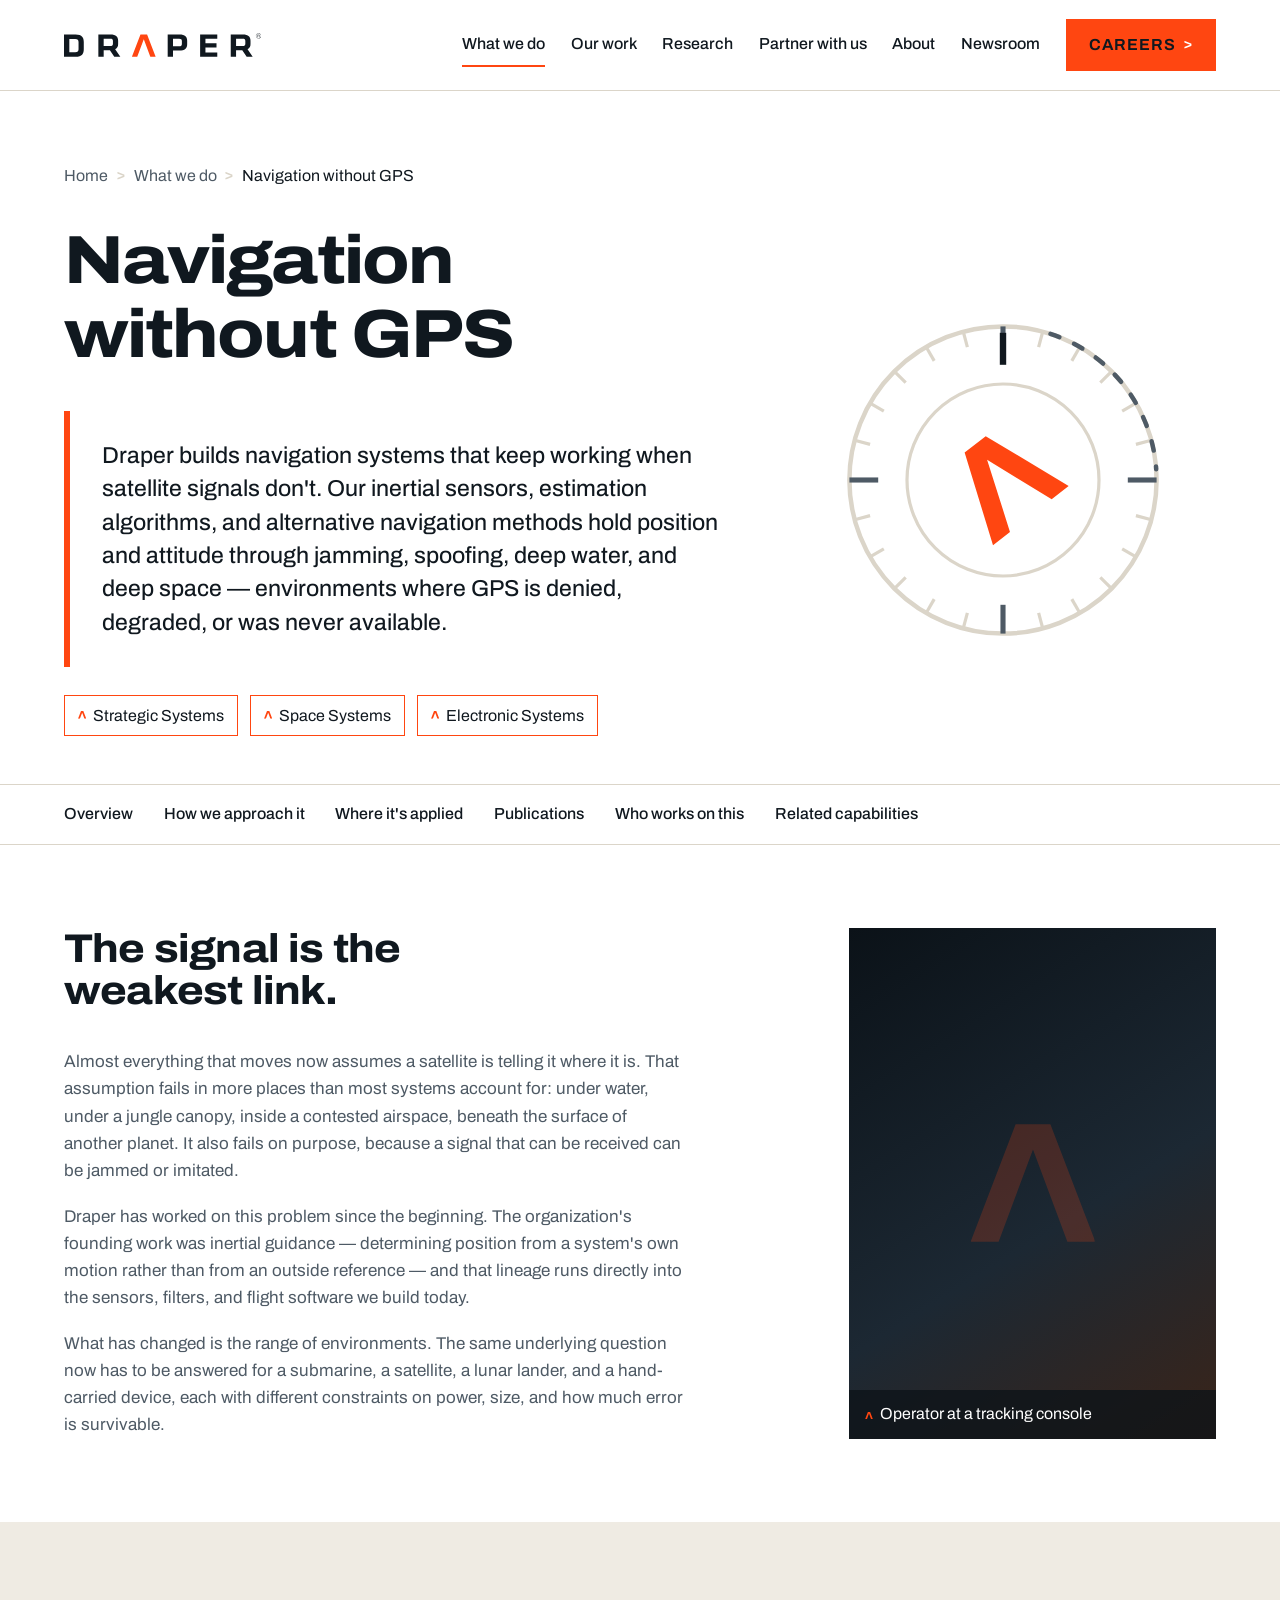
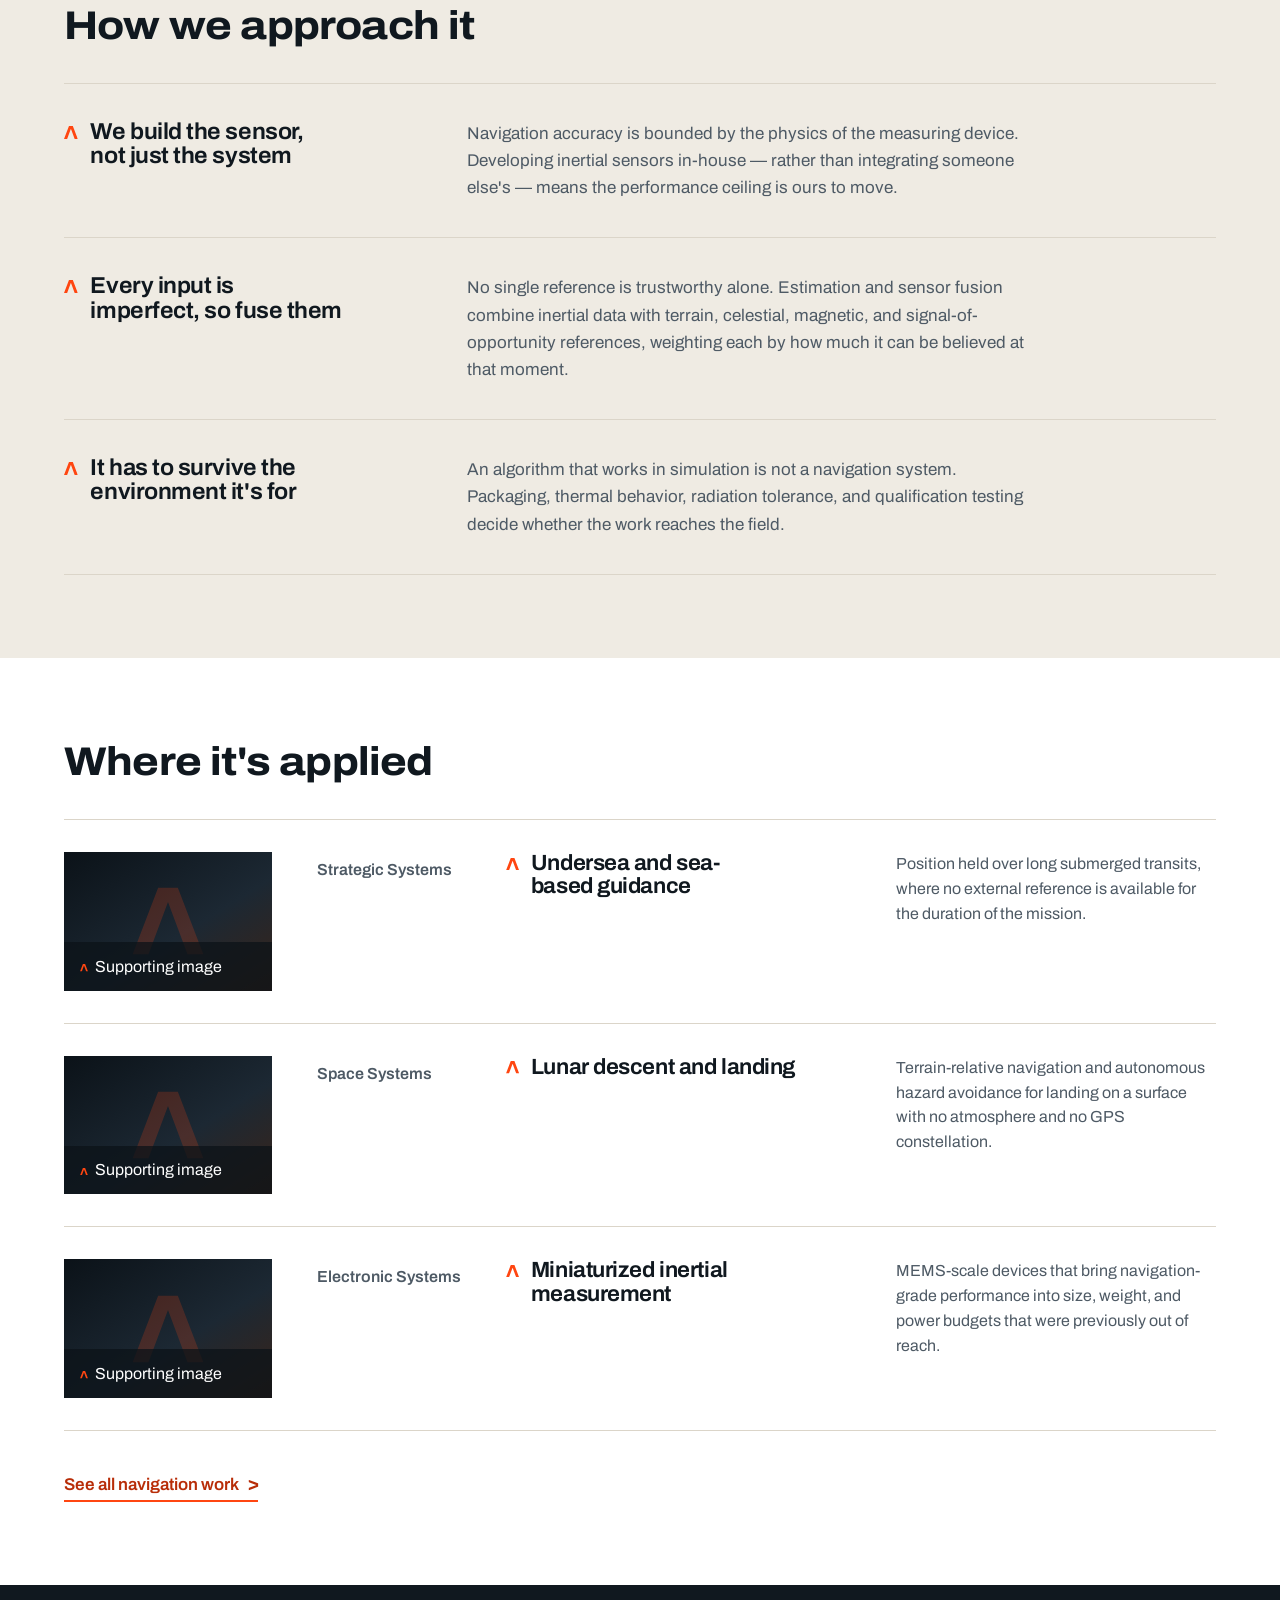
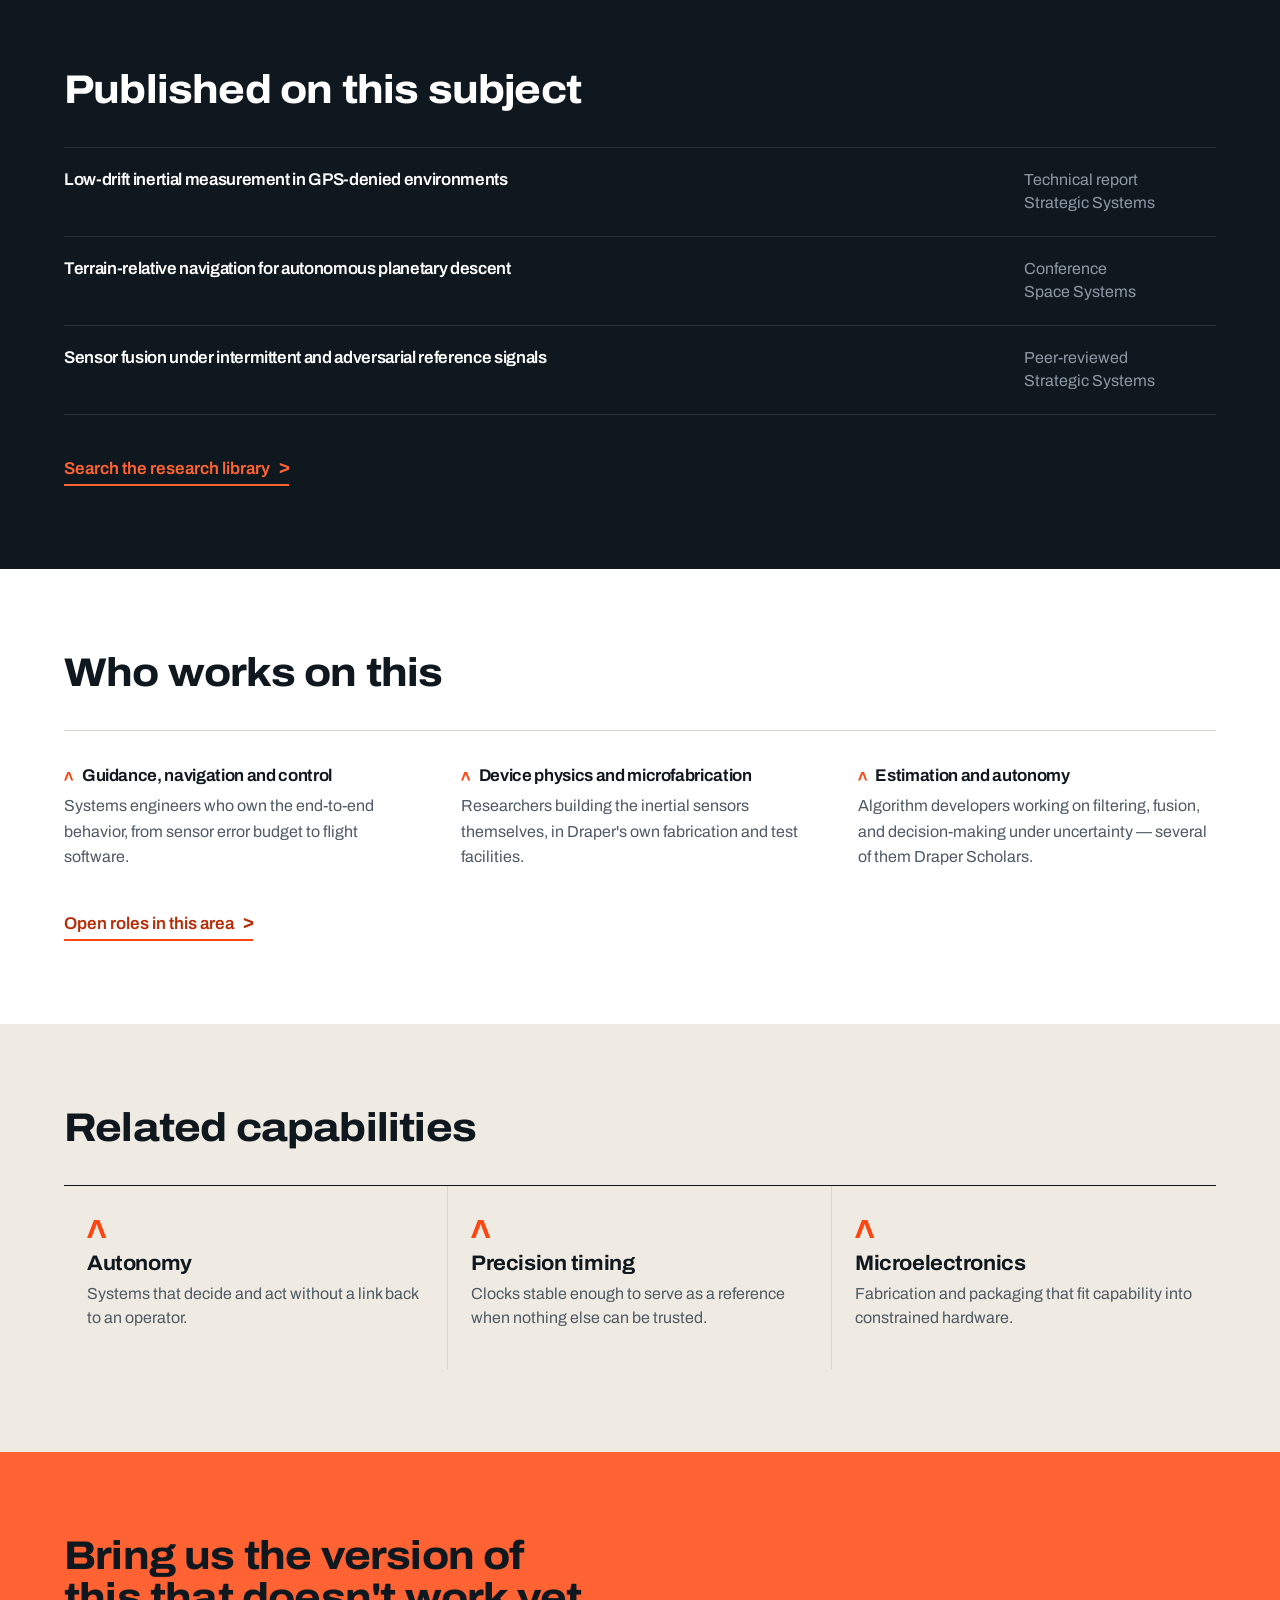
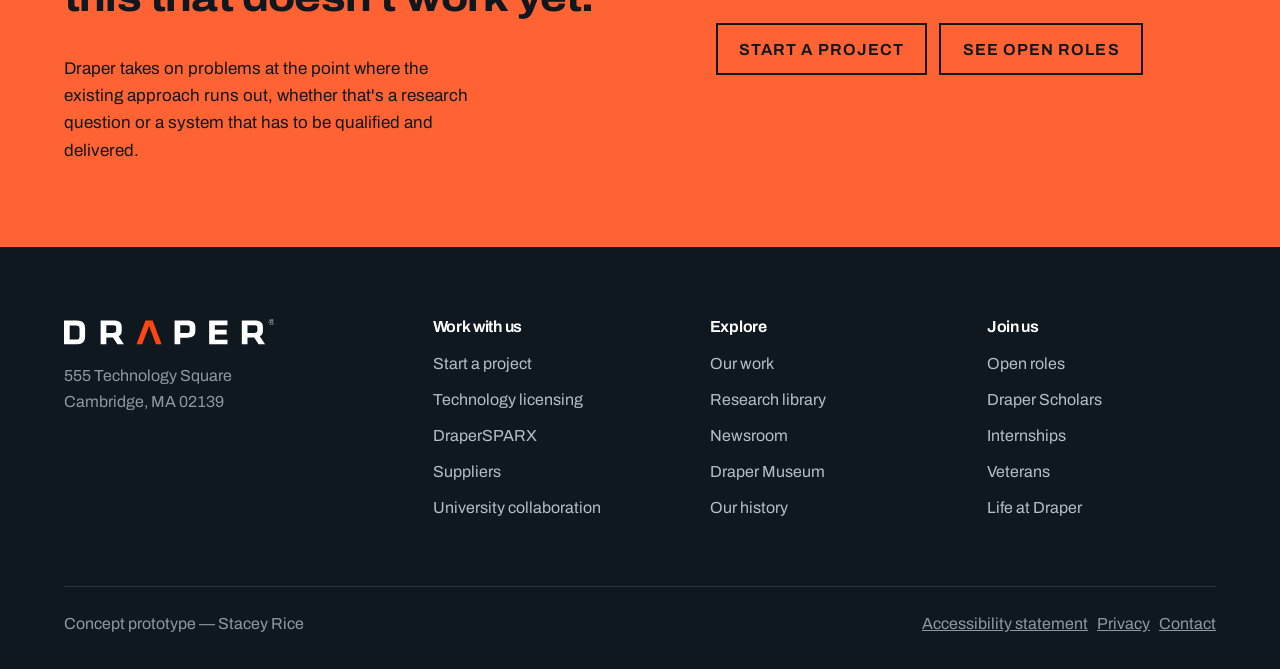
==== commit 8059766c: "Add files via upload" ====
--- a/capability.html
+++ b/capability.html
@@ -62,7 +62,7 @@
       <a href="index.html#partner">Partner with us</a>
       <a href="index.html#about">About</a>
       <a href="index.html#news">Newsroom</a>
-      <a class="btn btn-primary" href="index.html#careers">Careers <svg class="caret"><use href="#caret"/></svg></a>
+      <a class="btn btn-primary" href="index.html#careers">Careers <svg class="caret" aria-hidden="true" focusable="false"><use href="#caret"/></svg></a>
     </nav>
   </div>
 </header>
@@ -74,9 +74,9 @@
     <div class="wrap">
       <nav class="crumbs" aria-label="Breadcrumb">
         <a href="index.html">Home</a>
-        <svg class="caret"><use href="#caret"/></svg>
+        <svg class="caret" aria-hidden="true" focusable="false"><use href="#caret"/></svg>
         <a href="index.html#breadth">What we do</a>
-        <svg class="caret"><use href="#caret"/></svg>
+        <svg class="caret" aria-hidden="true" focusable="false"><use href="#caret"/></svg>
         <span aria-current="page">Navigation without GPS</span>
       </nav>
 
@@ -90,15 +90,15 @@
 
       <div class="spans">
         <a class="span-tag" href="index.html#breadth">
-          <svg class="caret"><use href="#caret"/></svg>
+          <svg class="caret" aria-hidden="true" focusable="false"><use href="#caret"/></svg>
           Strategic Systems
         </a>
         <a class="span-tag" href="index.html#breadth">
-          <svg class="caret"><use href="#caret"/></svg>
+          <svg class="caret" aria-hidden="true" focusable="false"><use href="#caret"/></svg>
           Space Systems
         </a>
         <a class="span-tag" href="index.html#breadth">
-          <svg class="caret"><use href="#caret"/></svg>
+          <svg class="caret" aria-hidden="true" focusable="false"><use href="#caret"/></svg>
           Electronic Systems
         </a>
         </div>
@@ -164,7 +164,7 @@
       <p>What has changed is the range of environments. The same underlying question now has to be answered for a submarine, a satellite, a lunar lander, and a hand-carried device, each with different constraints on power, size, and how much error is survivable.</p>
         </div>
 
-        <figure class="frame frame-side" style="margin:0"><svg class="ghost" aria-hidden="true"><use href="#caret"/></svg><img src="img/cap-navigation-hero.jpg" alt="An operator at a control station monitoring a tracking display" onerror="this.closest('.frame').classList.add('is-empty');this.remove()"><figcaption class="shotnote"><svg class="caret"><use href="#caret"/></svg>Operator at a tracking console</figcaption></figure>
+        <figure class="frame frame-side" style="margin:0"><svg class="ghost" aria-hidden="true" focusable="false"><use href="#caret"/></svg><img src="img/cap-navigation-hero.jpg" alt="An operator at a control station monitoring a tracking display" onerror="this.closest('.frame').classList.add('is-empty');this.remove()"><figcaption class="shotnote"><svg class="caret" aria-hidden="true" focusable="false"><use href="#caret"/></svg>Operator at a tracking console</figcaption></figure>
       </div>
     </div>
   </section>
@@ -177,7 +177,7 @@
 
         <div class="approach-item">
           <h3>
-            <svg class="caret"><use href="#caret"/></svg>
+            <svg class="caret" aria-hidden="true" focusable="false"><use href="#caret"/></svg>
             We build the sensor, not just the system
           </h3>
           <p>Navigation accuracy is bounded by the physics of the measuring device. Developing inertial sensors in-house — rather than integrating someone else's — means the performance ceiling is ours to move.</p>
@@ -185,7 +185,7 @@
 
         <div class="approach-item">
           <h3>
-            <svg class="caret"><use href="#caret"/></svg>
+            <svg class="caret" aria-hidden="true" focusable="false"><use href="#caret"/></svg>
             Every input is imperfect, so fuse them
           </h3>
           <p>No single reference is trustworthy alone. Estimation and sensor fusion combine inertial data with terrain, celestial, magnetic, and signal-of-opportunity references, weighting each by how much it can be believed at that moment.</p>
@@ -193,7 +193,7 @@
 
         <div class="approach-item">
           <h3>
-            <svg class="caret"><use href="#caret"/></svg>
+            <svg class="caret" aria-hidden="true" focusable="false"><use href="#caret"/></svg>
             It has to survive the environment it's for
           </h3>
           <p>An algorithm that works in simulation is not a navigation system. Packaging, thermal behavior, radiation tolerance, and qualification testing decide whether the work reaches the field.</p>
@@ -210,30 +210,30 @@
       <div class="evidence">
 
         <a class="entry" href="#work">
-          <span class="frame frame-thumb"><svg class="ghost" aria-hidden="true"><use href="#caret"/></svg><img src="img/cap-undersea.jpg" alt="" onerror="this.closest('.frame').classList.add('is-empty');this.remove()"><span class="shotnote"><svg class="caret"><use href="#caret"/></svg>Supporting image</span></span>
+          <span class="frame frame-thumb"><svg class="ghost" aria-hidden="true" focusable="false"><use href="#caret"/></svg><img src="img/cap-undersea.jpg" alt="" onerror="this.closest('.frame').classList.add('is-empty');this.remove()"><span class="shotnote"><svg class="caret" aria-hidden="true" focusable="false"><use href="#caret"/></svg>Supporting image</span></span>
           <span class="entry-market">Strategic Systems</span>
           <h3>
-            <svg class="caret"><use href="#caret"/></svg>
+            <svg class="caret" aria-hidden="true" focusable="false"><use href="#caret"/></svg>
             Undersea and sea-based guidance
           </h3>
           <p>Position held over long submerged transits, where no external reference is available for the duration of the mission.</p>
         </a>
 
         <a class="entry" href="#work">
-          <span class="frame frame-thumb"><svg class="ghost" aria-hidden="true"><use href="#caret"/></svg><img src="img/cap-lunar.jpg" alt="" onerror="this.closest('.frame').classList.add('is-empty');this.remove()"><span class="shotnote"><svg class="caret"><use href="#caret"/></svg>Supporting image</span></span>
+          <span class="frame frame-thumb"><svg class="ghost" aria-hidden="true" focusable="false"><use href="#caret"/></svg><img src="img/cap-lunar.jpg" alt="" onerror="this.closest('.frame').classList.add('is-empty');this.remove()"><span class="shotnote"><svg class="caret" aria-hidden="true" focusable="false"><use href="#caret"/></svg>Supporting image</span></span>
           <span class="entry-market">Space Systems</span>
           <h3>
-            <svg class="caret"><use href="#caret"/></svg>
+            <svg class="caret" aria-hidden="true" focusable="false"><use href="#caret"/></svg>
             Lunar descent and landing
           </h3>
           <p>Terrain-relative navigation and autonomous hazard avoidance for landing on a surface with no atmosphere and no GPS constellation.</p>
         </a>
 
         <a class="entry" href="#work">
-          <span class="frame frame-thumb"><svg class="ghost" aria-hidden="true"><use href="#caret"/></svg><img src="img/cap-mems.jpg" alt="" onerror="this.closest('.frame').classList.add('is-empty');this.remove()"><span class="shotnote"><svg class="caret"><use href="#caret"/></svg>Supporting image</span></span>
+          <span class="frame frame-thumb"><svg class="ghost" aria-hidden="true" focusable="false"><use href="#caret"/></svg><img src="img/cap-mems.jpg" alt="" onerror="this.closest('.frame').classList.add('is-empty');this.remove()"><span class="shotnote"><svg class="caret" aria-hidden="true" focusable="false"><use href="#caret"/></svg>Supporting image</span></span>
           <span class="entry-market">Electronic Systems</span>
           <h3>
-            <svg class="caret"><use href="#caret"/></svg>
+            <svg class="caret" aria-hidden="true" focusable="false"><use href="#caret"/></svg>
             Miniaturized inertial measurement
           </h3>
           <p>MEMS-scale devices that bring navigation-grade performance into size, weight, and power budgets that were previously out of reach.</p>
@@ -243,7 +243,7 @@
       <p class="more">
         <a class="textlink" href="index.html#work">
           See all navigation work
-          <svg class="caret"><use href="#caret"/></svg>
+          <svg class="caret" aria-hidden="true" focusable="false"><use href="#caret"/></svg>
         </a>
       </p>
     </div>
@@ -270,7 +270,7 @@
       <p class="more">
         <a class="textlink" href="index.html#research">
           Search the research library
-          <svg class="caret"><use href="#caret"/></svg>
+          <svg class="caret" aria-hidden="true" focusable="false"><use href="#caret"/></svg>
         </a>
       </p>
     </div>
@@ -283,21 +283,21 @@
       <div class="disciplines">
         <div>
           <h3>
-            <svg class="caret"><use href="#caret"/></svg>
+            <svg class="caret" aria-hidden="true" focusable="false"><use href="#caret"/></svg>
             Guidance, navigation and control
           </h3>
           <p>Systems engineers who own the end-to-end behavior, from sensor error budget to flight software.</p>
         </div>
         <div>
           <h3>
-            <svg class="caret"><use href="#caret"/></svg>
+            <svg class="caret" aria-hidden="true" focusable="false"><use href="#caret"/></svg>
             Device physics and microfabrication
           </h3>
           <p>Researchers building the inertial sensors themselves, in Draper's own fabrication and test facilities.</p>
         </div>
         <div>
           <h3>
-            <svg class="caret"><use href="#caret"/></svg>
+            <svg class="caret" aria-hidden="true" focusable="false"><use href="#caret"/></svg>
             Estimation and autonomy
           </h3>
           <p>Algorithm developers working on filtering, fusion, and decision-making under uncertainty — several of them Draper Scholars.</p>
@@ -306,7 +306,7 @@
       <p class="more">
         <a class="textlink" href="index.html#careers">
           Open roles in this area
-          <svg class="caret"><use href="#caret"/></svg>
+          <svg class="caret" aria-hidden="true" focusable="false"><use href="#caret"/></svg>
         </a>
       </p>
     </div>
@@ -319,19 +319,19 @@
       <div class="related">
 
         <a href="capability.html">
-          <svg class="caret"><use href="#caret"/></svg>
+          <svg class="caret" aria-hidden="true" focusable="false"><use href="#caret"/></svg>
           <h3>Autonomy</h3>
           <p>Systems that decide and act without a link back to an operator.</p>
         </a>
 
         <a href="capability.html">
-          <svg class="caret"><use href="#caret"/></svg>
+          <svg class="caret" aria-hidden="true" focusable="false"><use href="#caret"/></svg>
           <h3>Precision timing</h3>
           <p>Clocks stable enough to serve as a reference when nothing else can be trusted.</p>
         </a>
 
         <a href="capability.html">
-          <svg class="caret"><use href="#caret"/></svg>
+          <svg class="caret" aria-hidden="true" focusable="false"><use href="#caret"/></svg>
           <h3>Microelectronics</h3>
           <p>Fabrication and packaging that fit capability into constrained hardware.</p>
         </a>
--- a/draper.css
+++ b/draper.css
@@ -54,9 +54,11 @@
 a{color:inherit}
 :focus-visible{
   outline:3px solid var(--orange);
-    outline-offset:3px;
-    border-radius:1px;
-}
+  outline-offset:3px;
+  border-radius:1px;
+}
+/* Orange ring is 1.15:1 on the tertiary band — ink reads 6.04:1 there */
+.section-orange :focus-visible{outline-color:var(--ink)}
 .skip{
   position:absolute;left:var(--gutter);top:-6rem;z-index:99;
     background:var(--ink);color:var(--paper);
@@ -71,7 +73,7 @@
   max-width:82rem;margin:0 auto;
     padding-inline:var(--gutter);
 }
-.frame{position:relative;overflow:hidden;background:var(--ink);display:block;aspect-ratio:3/2}
+.frame{position:relative;overflow:hidden;background:var(--ink);display:block;min-height:6rem}
 .frame::before{
   content:"";position:absolute;inset:0;background:linear-gradient(148deg,#0B1218 0%,#1C2833 58%,#3A2419 100%)
 }
@@ -144,7 +146,7 @@
 .menu-btn{
   display:none;align-items:center;justify-content:center;
     width:44px;height:44px;padding:0;
-    background:none;border:1px solid var(--rule);
+    background:none;border:1px solid var(--ink-mute);
     color:var(--ink);cursor:pointer;
 }
 .menu-btn svg{width:20px;height:14px;fill:currentColor}
@@ -270,7 +272,7 @@
 .facet{
   font:inherit;font-size:1rem;font-variation-settings:'wght' 500;
     background:transparent;color:var(--paper);
-    border:1px solid #3B4650;padding:.5rem .95rem;min-height:44px;cursor:pointer;
+    border:1px solid #626E7A;padding:.5rem .95rem;min-height:44px;cursor:pointer;
 }
 .facet{display:inline-flex;align-items:center;gap:.5em}
 .facet .caret{color:var(--orange-3);width:.5em;height:.47em}
@@ -314,7 +316,7 @@
     padding:.95rem 0;text-decoration:none;
     font-variation-settings:'wght' 600;
 }
-.roles .where{font-variation-settings:'wght' 400;font-size:1rem;opacity:.75}
+.roles .where{font-variation-settings:'wght' 400;font-size:1rem;opacity:.85}
 .roles a:hover{padding-left:.5rem}
 .careers-actions{margin-top:1.75rem}
 .section-orange .btn-ghost:hover{background:var(--ink);color:var(--orange)}
@@ -439,11 +441,9 @@
     padding:1rem 0;border-bottom:2px solid transparent;
 }
 .subnav a:hover{color:var(--orange-text);border-bottom-color:var(--orange)}
-.section h2{
-  font-variation-settings:'wdth' 110,'wght' 750;
+.page-capability .section h2{font-variation-settings:'wdth' 110,'wght' 750;
     font-size:clamp(1.625rem,3.4vw,2.5rem);
-    max-width:20ch;margin-bottom:clamp(1.5rem,3vw,2.25rem);
-}
+    max-width:20ch;margin-bottom:clamp(1.5rem,3vw,2.25rem);}
 .prose p{max-width:var(--measure);margin-bottom:1.15rem;color:var(--ink-mute)}
 .prose p:last-child{margin-bottom:0}
 .approach{border-top:1px solid var(--rule)}
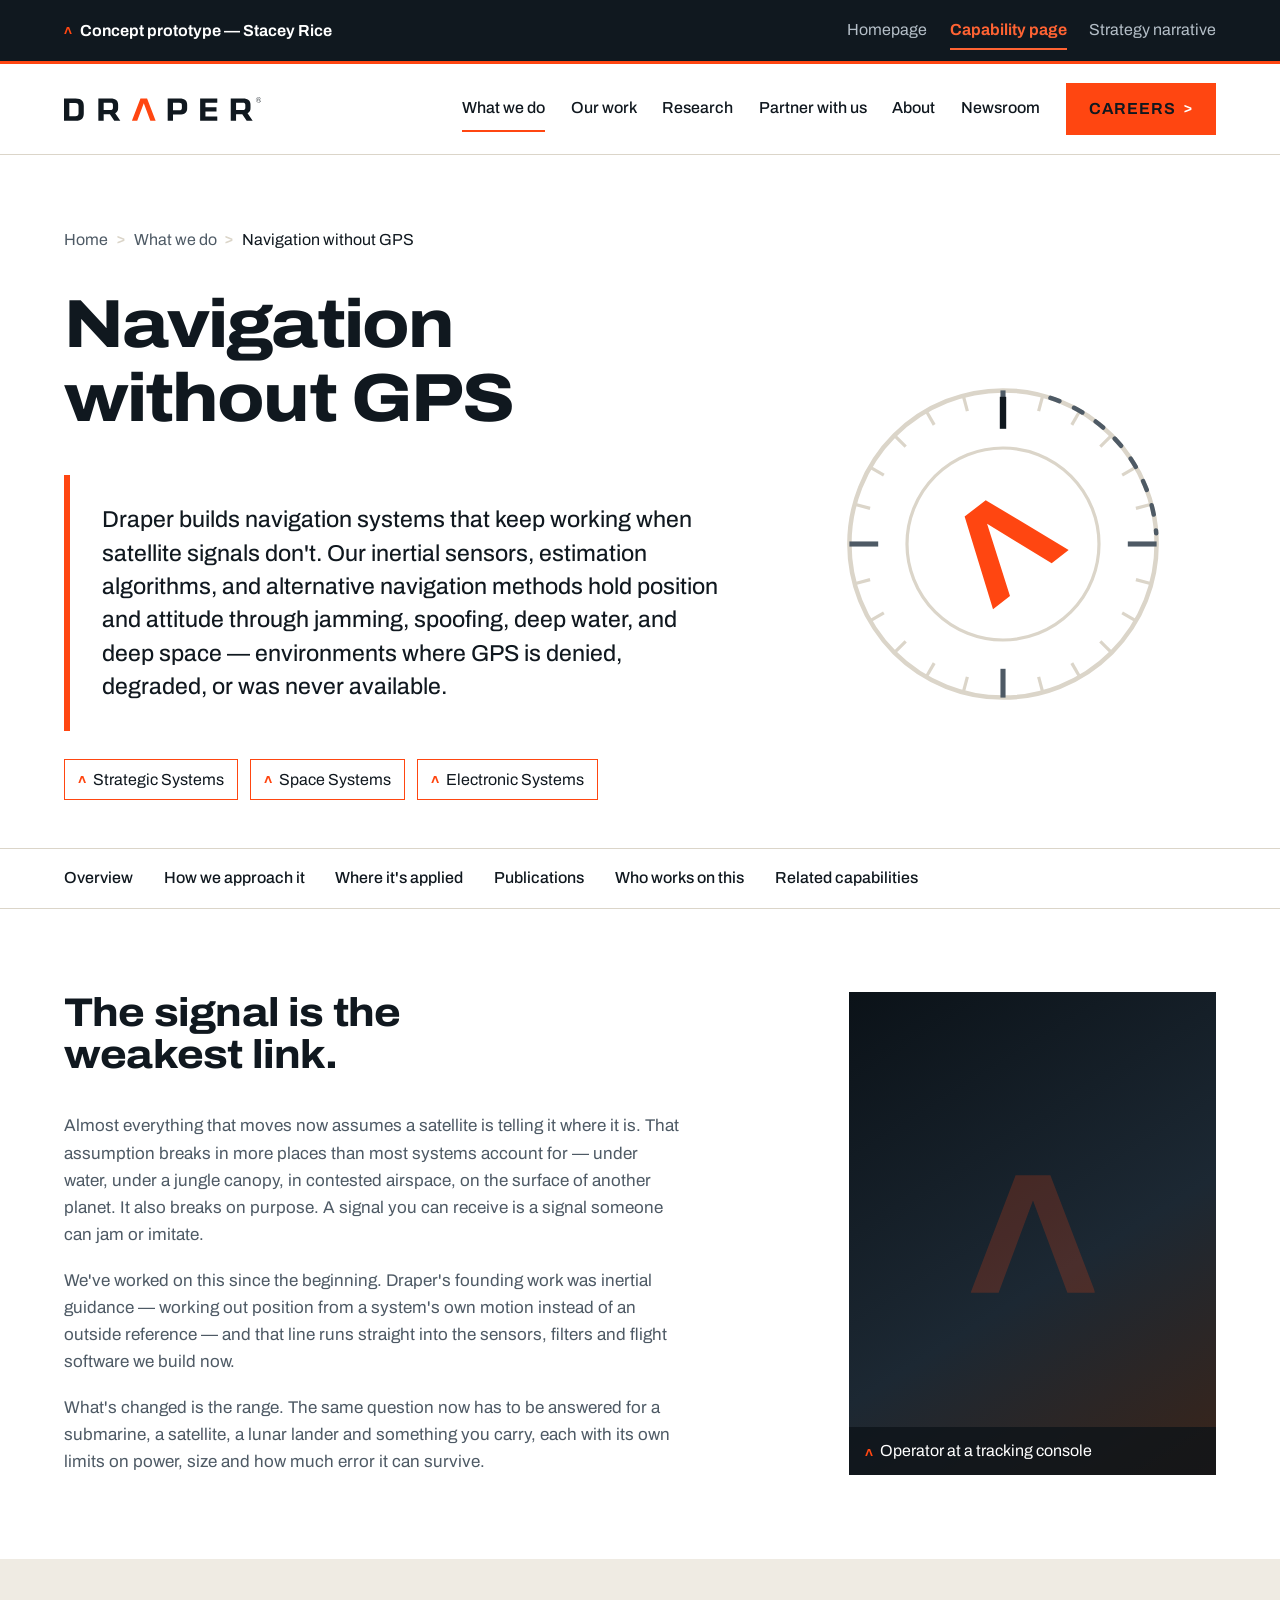
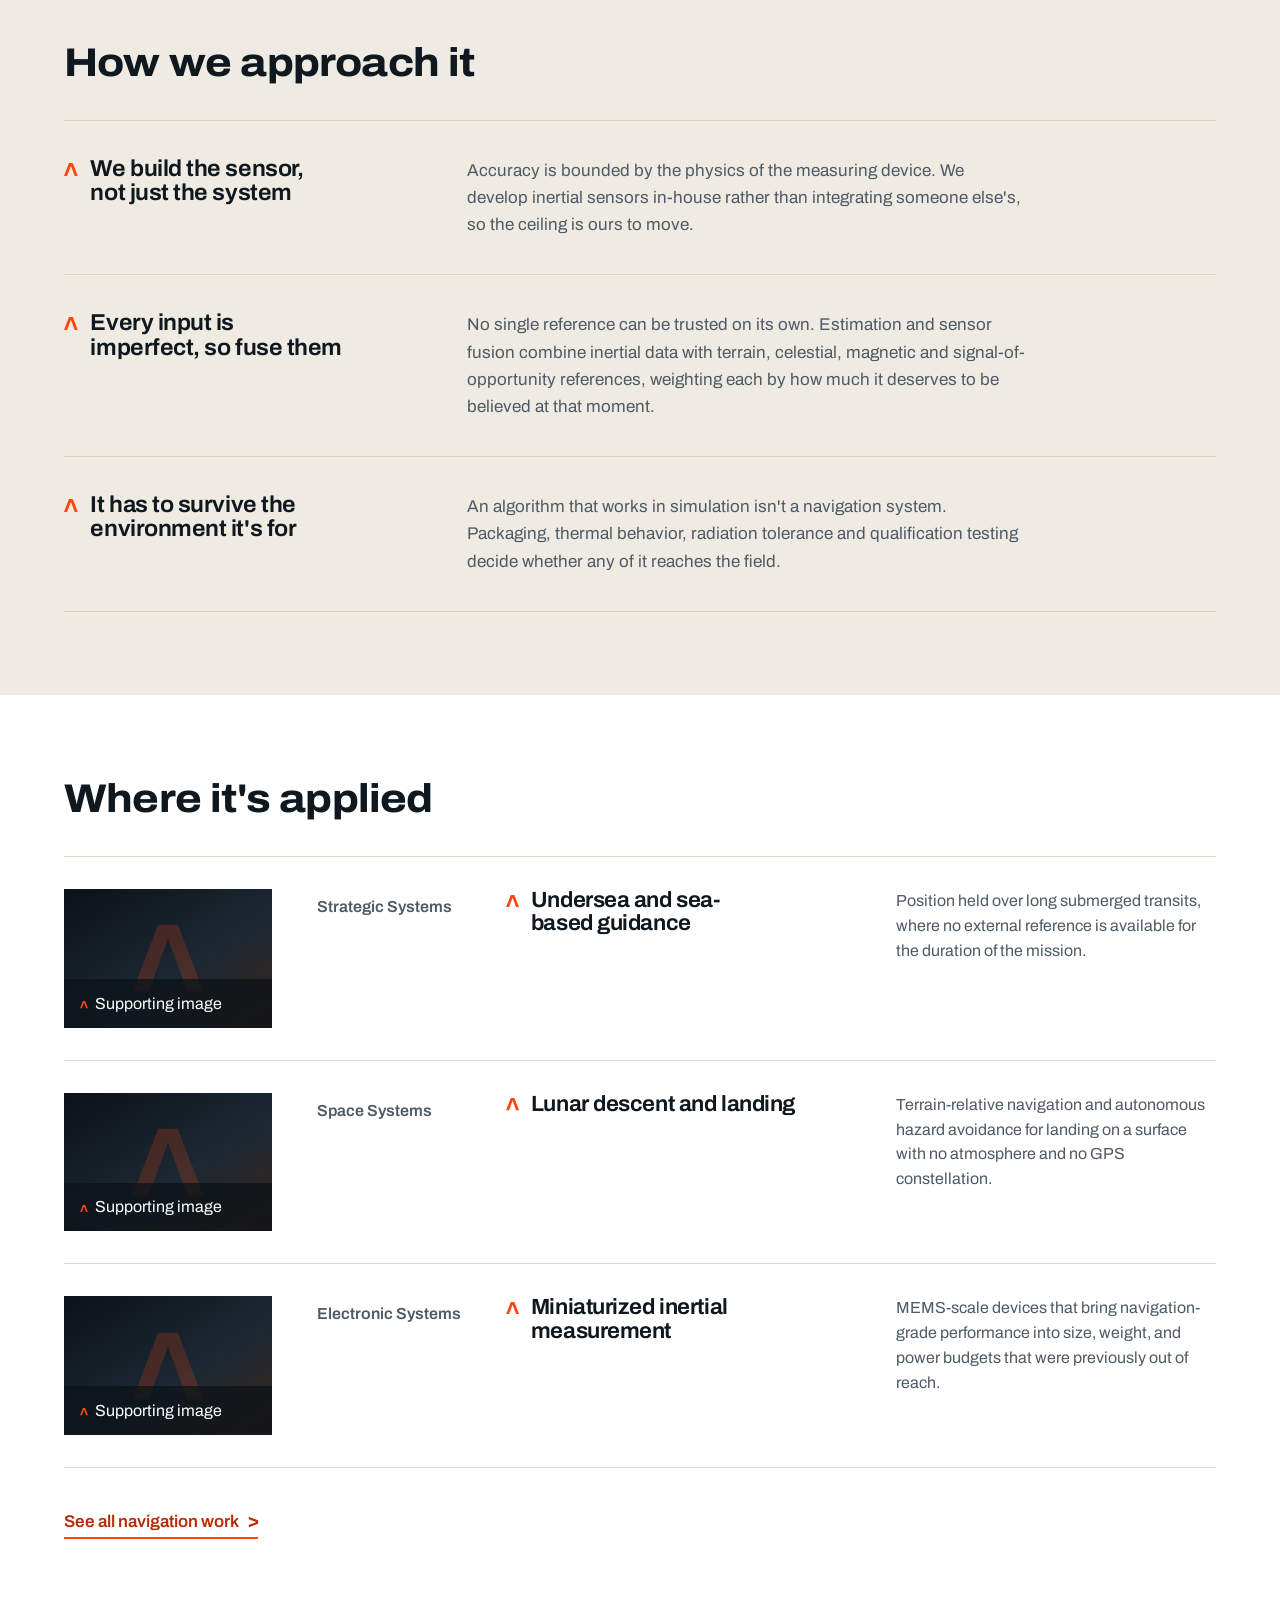
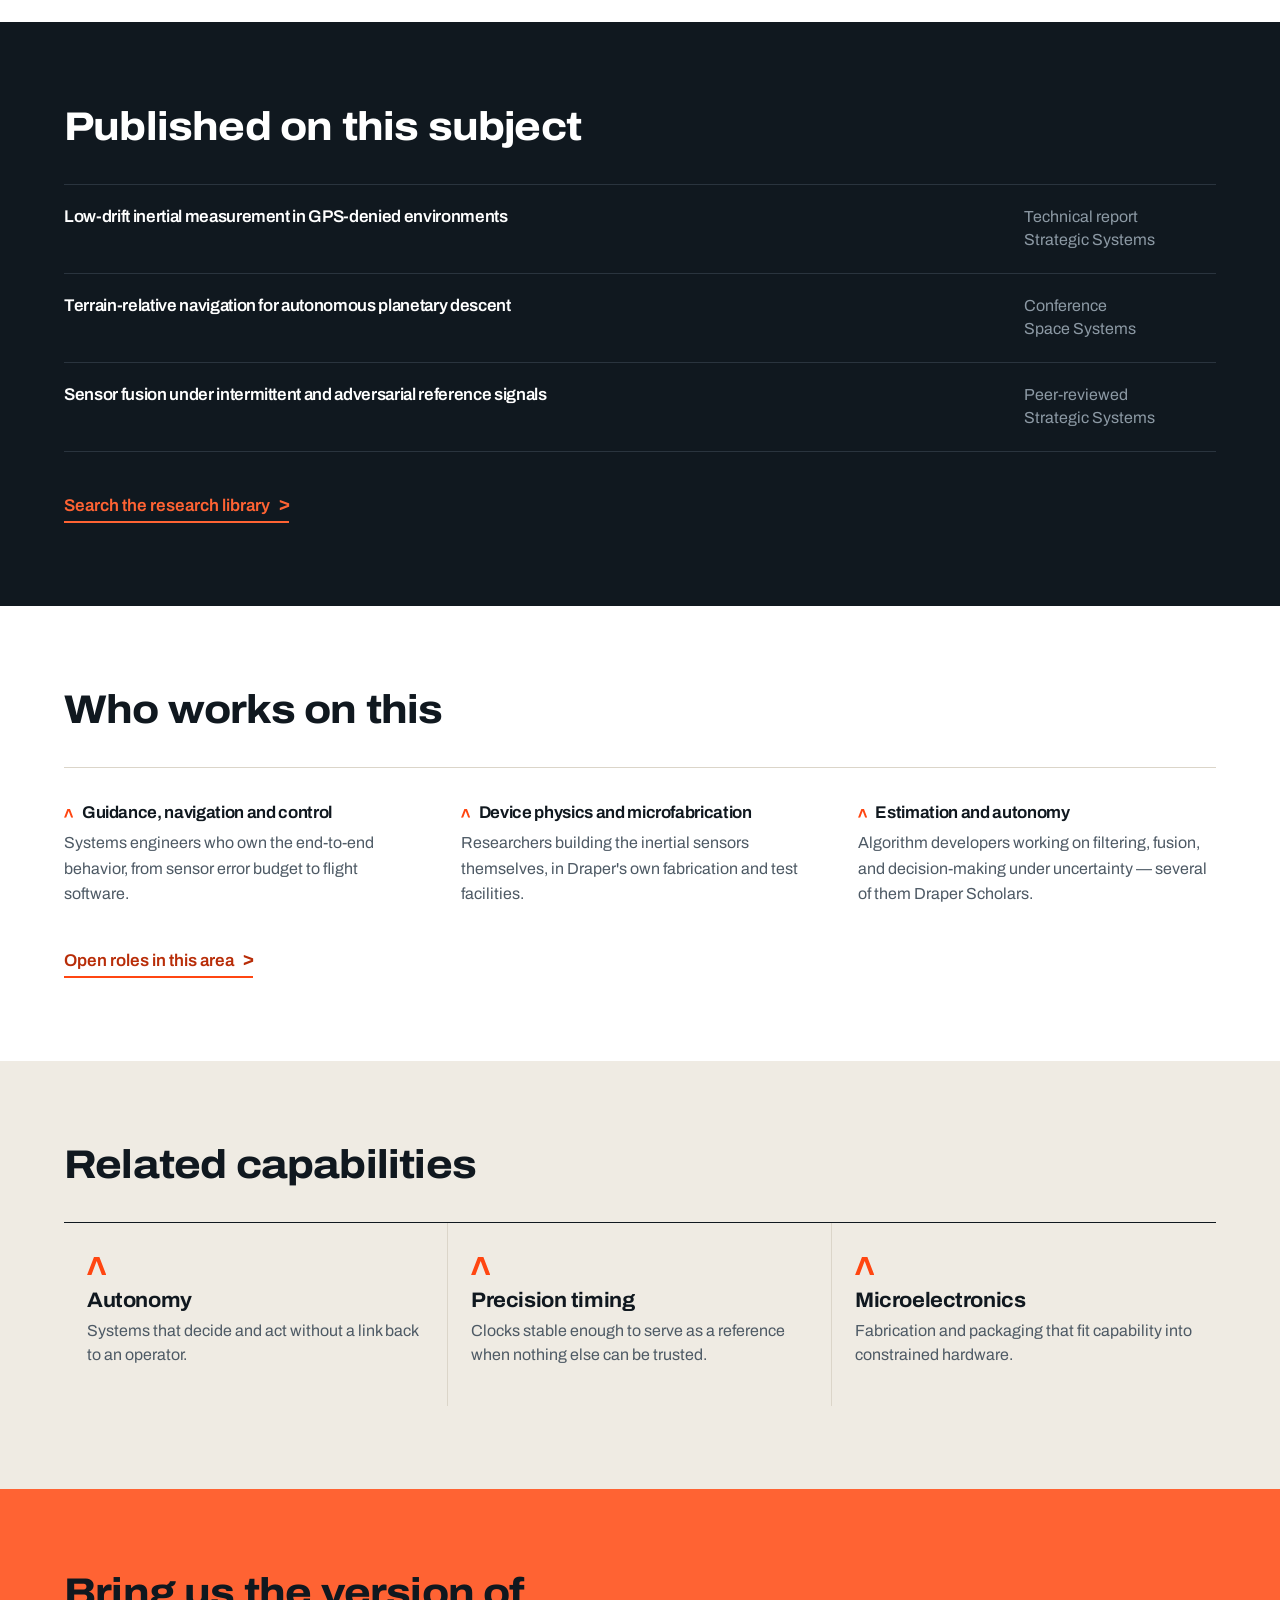
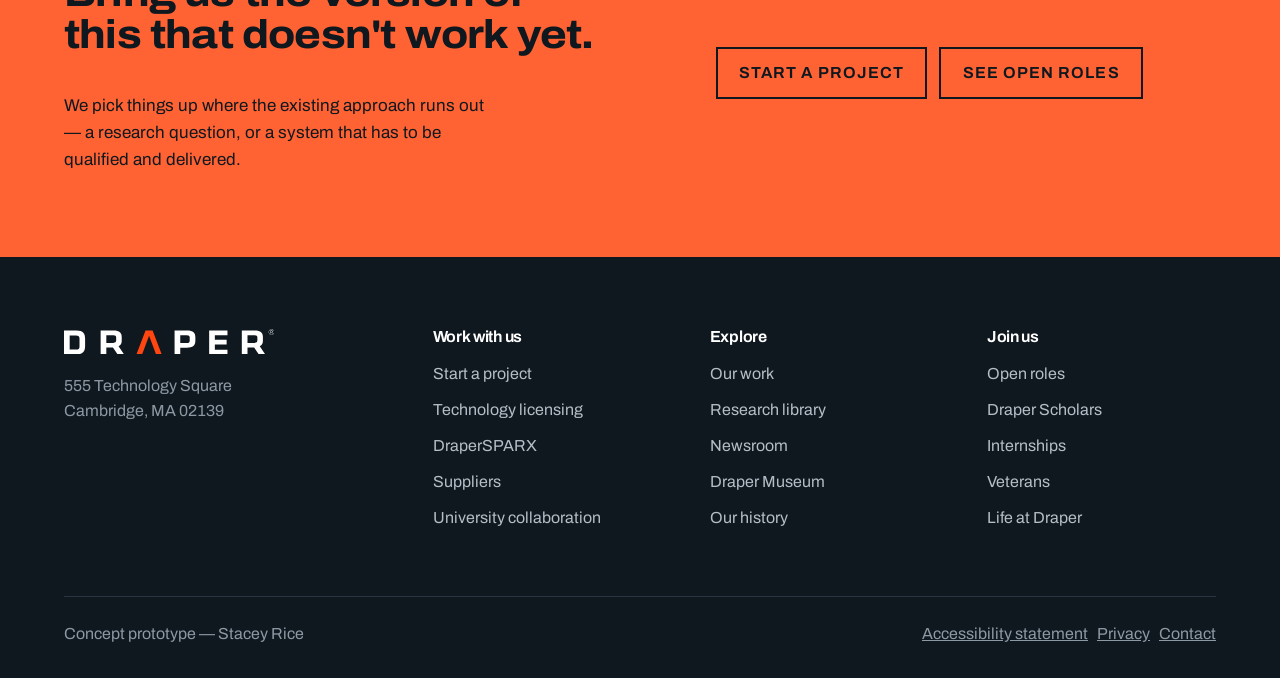
==== commit b8f2a8da: "Add files via upload" ====
--- a/capability.html
+++ b/capability.html
@@ -42,6 +42,13 @@
     <path fill="currentColor" d="M1775.48 50.6297C1761.77 50.6297 1751.09 39.5992 1751.09 26.2184C1751.09 12.8375 1761.9 1.68164 1775.61 1.68164C1789.32 1.68164 1800 12.7122 1800 26.093C1800 39.4738 1789.2 50.6297 1775.48 50.6297ZM1775.64 3.78121C1762.93 3.78121 1753.35 13.9343 1753.35 26.2184C1753.35 38.5024 1762.87 48.5302 1775.52 48.5302C1788.16 48.5302 1797.81 38.3771 1797.81 26.093C1797.81 13.809 1788.29 3.78121 1775.64 3.78121ZM1780.15 27.9106L1787.91 37.9697H1783.31L1776.08 28.506H1769.66V37.9697H1765.93V12.9002H1777.14C1782.69 12.9002 1786.6 15.8145 1786.6 20.4837C1786.6 24.6202 1783.91 27.0331 1780.12 27.9106H1780.15ZM1777.05 16.2846H1769.69V25.2156H1776.86C1780.37 25.2156 1782.81 23.5861 1782.81 20.6718C1782.81 17.7574 1780.65 16.2846 1777.08 16.2846H1777.05Z"/>
   </symbol>
 </svg>
+
+<nav class="protobar" aria-label="Prototype">
+  <div class="wrap">
+    <span class="protobar-label"><svg class="caret" aria-hidden="true" focusable="false"><use href="#caret"/></svg> Concept prototype — Stacey Rice</span>
+    <ul><li><a href="index.html">Homepage</a></li><li><a href="capability.html" aria-current="page">Capability page</a></li><li><a href="strategy.html">Strategy narrative</a></li></ul>
+  </div>
+</nav>
 
 <a class="skip" href="#main">Skip to main content</a>
 
@@ -159,9 +166,9 @@
       <div class="overview-grid">
         <div class="prose">
       <h2>The signal is the weakest link.</h2>
-      <p>Almost everything that moves now assumes a satellite is telling it where it is. That assumption fails in more places than most systems account for: under water, under a jungle canopy, inside a contested airspace, beneath the surface of another planet. It also fails on purpose, because a signal that can be received can be jammed or imitated.</p>
-      <p>Draper has worked on this problem since the beginning. The organization's founding work was inertial guidance — determining position from a system's own motion rather than from an outside reference — and that lineage runs directly into the sensors, filters, and flight software we build today.</p>
-      <p>What has changed is the range of environments. The same underlying question now has to be answered for a submarine, a satellite, a lunar lander, and a hand-carried device, each with different constraints on power, size, and how much error is survivable.</p>
+      <p>Almost everything that moves now assumes a satellite is telling it where it is. That assumption breaks in more places than most systems account for — under water, under a jungle canopy, in contested airspace, on the surface of another planet. It also breaks on purpose. A signal you can receive is a signal someone can jam or imitate.</p>
+      <p>We've worked on this since the beginning. Draper's founding work was inertial guidance — working out position from a system's own motion instead of an outside reference — and that line runs straight into the sensors, filters and flight software we build now.</p>
+      <p>What's changed is the range. The same question now has to be answered for a submarine, a satellite, a lunar lander and something you carry, each with its own limits on power, size and how much error it can survive.</p>
         </div>
 
         <figure class="frame frame-side" style="margin:0"><svg class="ghost" aria-hidden="true" focusable="false"><use href="#caret"/></svg><img src="img/cap-navigation-hero.jpg" alt="An operator at a control station monitoring a tracking display" onerror="this.closest('.frame').classList.add('is-empty');this.remove()"><figcaption class="shotnote"><svg class="caret" aria-hidden="true" focusable="false"><use href="#caret"/></svg>Operator at a tracking console</figcaption></figure>
@@ -180,7 +187,7 @@
             <svg class="caret" aria-hidden="true" focusable="false"><use href="#caret"/></svg>
             We build the sensor, not just the system
           </h3>
-          <p>Navigation accuracy is bounded by the physics of the measuring device. Developing inertial sensors in-house — rather than integrating someone else's — means the performance ceiling is ours to move.</p>
+          <p>Accuracy is bounded by the physics of the measuring device. We develop inertial sensors in-house rather than integrating someone else's, so the ceiling is ours to move.</p>
         </div>
 
         <div class="approach-item">
@@ -188,7 +195,7 @@
             <svg class="caret" aria-hidden="true" focusable="false"><use href="#caret"/></svg>
             Every input is imperfect, so fuse them
           </h3>
-          <p>No single reference is trustworthy alone. Estimation and sensor fusion combine inertial data with terrain, celestial, magnetic, and signal-of-opportunity references, weighting each by how much it can be believed at that moment.</p>
+          <p>No single reference can be trusted on its own. Estimation and sensor fusion combine inertial data with terrain, celestial, magnetic and signal-of-opportunity references, weighting each by how much it deserves to be believed at that moment.</p>
         </div>
 
         <div class="approach-item">
@@ -196,7 +203,7 @@
             <svg class="caret" aria-hidden="true" focusable="false"><use href="#caret"/></svg>
             It has to survive the environment it's for
           </h3>
-          <p>An algorithm that works in simulation is not a navigation system. Packaging, thermal behavior, radiation tolerance, and qualification testing decide whether the work reaches the field.</p>
+          <p>An algorithm that works in simulation isn't a navigation system. Packaging, thermal behavior, radiation tolerance and qualification testing decide whether any of it reaches the field.</p>
         </div>
 
       </div>
@@ -346,7 +353,7 @@
       <div class="cta">
         <div>
           <h2>Bring us the version of this that doesn't work yet.</h2>
-          <p>Draper takes on problems at the point where the existing approach runs out, whether that's a research question or a system that has to be qualified and delivered.</p>
+          <p>We pick things up where the existing approach runs out — a research question, or a system that has to be qualified and delivered.</p>
         </div>
         <div class="cta-actions">
           <a class="btn btn-ghost" href="index.html#partner">Start a project</a>
--- a/draper.css
+++ b/draper.css
@@ -366,6 +366,8 @@
 
 /* --- system additions --- */
 .facets + .papers{margin-top:clamp(2rem,4vw,3rem)}
+
+.page-strategy{--section-y:clamp(3rem,6.5vw,5.5rem)}
 .page-capability{--section-y:clamp(3rem,6.5vw,5.5rem)}
 .pagehead h1{line-height:1.08}
 
@@ -510,6 +512,110 @@
 .cta p{max-width:42ch;margin-top:1rem}
 .cta-actions{display:flex;flex-wrap:wrap;gap:.75rem}
 
+
+/* ============================================================
+   PROTOTYPE NAVIGATION
+   Deliberately outside the concept: a dark utility bar that sits
+   above the Draper masthead so a reviewer can tell at a glance
+   which navigation belongs to the design and which is the harness
+   for reviewing it.
+   ============================================================ */
+.protobar{background:var(--ink);color:var(--paper);border-bottom:3px solid var(--orange)}
+.protobar .wrap{
+  display:flex;flex-wrap:wrap;align-items:center;
+  gap:.6rem clamp(1rem,3vw,2rem);
+  padding-block:.7rem;
+}
+.protobar-label{
+  display:inline-flex;align-items:center;gap:.5em;
+  font-size:1rem;font-variation-settings:'wght' 650;
+  color:var(--paper);margin-right:auto;
+}
+.protobar-label .caret{color:var(--orange);width:.5em;height:.47em}
+.protobar ul{display:flex;flex-wrap:wrap;gap:.4rem 1.4rem;list-style:none;margin:0;padding:0}
+.protobar a{
+  display:inline-block;color:#B4BEC7;text-decoration:none;font-size:1rem;
+  padding:.35rem 0;border-bottom:2px solid transparent;
+}
+.protobar a:hover{color:var(--paper);border-bottom-color:var(--paper)}
+.protobar a[aria-current="page"]{color:var(--orange-3);border-bottom-color:var(--orange-3);font-variation-settings:'wght' 650}
+.protobar :focus-visible{outline-color:var(--orange-3)}
+
+/* ============================================================
+   STRATEGY NARRATIVE (long-form editorial template)
+   ============================================================ */
+.article-head{padding-block:clamp(2.5rem,6vw,4.5rem) clamp(1.5rem,3vw,2.5rem)}
+.article-head h1{
+  font-variation-settings:'wdth' 112,'wght' 780;
+  font-size:clamp(2.25rem,5.4vw,4rem);line-height:1;letter-spacing:-.028em;
+  color:var(--orange);max-width:16ch;margin-bottom:clamp(1rem,2vw,1.5rem);
+}
+.article-standfirst{font-size:clamp(1.125rem,1.8vw,1.375rem);color:var(--ink-mute);max-width:52ch;line-height:1.5}
+.article-meta{
+  display:flex;flex-wrap:wrap;gap:.5rem 2rem;
+  margin-top:clamp(1.5rem,3vw,2.25rem);padding-top:1.25rem;
+  border-top:1px solid var(--rule);font-size:1rem;color:var(--ink-mute);
+}
+.article-meta strong{color:var(--ink);font-variation-settings:'wght' 650}
+
+.article-grid{
+  display:grid;grid-template-columns:minmax(0,15rem) minmax(0,1fr);
+  gap:clamp(2rem,5vw,4.5rem);
+  padding-bottom:clamp(3.5rem,7vw,6rem);
+}
+.toc{position:sticky;top:1.5rem;align-self:start}
+.toc h2{font-size:1rem;font-variation-settings:'wght' 650;color:var(--ink-mute);margin-bottom:.9rem}
+.toc ol{list-style:none;margin:0;padding:0;counter-reset:toc}
+.toc li{border-top:1px solid var(--rule)}
+.toc a{display:block;padding:.55rem 0;text-decoration:none;font-size:1rem;line-height:1.35;color:var(--ink)}
+.toc a:hover{color:var(--orange-text)}
+
+.prose-body{max-width:68ch}
+.prose-body h2{
+  font-variation-settings:'wdth' 108,'wght' 750;
+  font-size:clamp(1.5rem,2.8vw,2.125rem);line-height:1.15;letter-spacing:-.02em;
+  margin:clamp(2.5rem,5vw,3.5rem) 0 1rem;padding-top:1.1rem;
+  border-top:2px solid var(--ink);scroll-margin-top:1.5rem;
+}
+.prose-body h2:first-child{margin-top:0}
+.prose-body h3{
+  font-variation-settings:'wght' 700;font-size:clamp(1.0625rem,1.6vw,1.25rem);
+  margin:2rem 0 .6rem;
+}
+.prose-body p{margin-bottom:1.1rem;color:var(--ink-mute)}
+.prose-body strong{color:var(--ink);font-variation-settings:'wght' 650}
+.prose-body em{color:var(--ink-mute)}
+.prose-body a{color:var(--orange-text);text-decoration:underline;text-underline-offset:2px}
+.prose-body a:hover{color:var(--ink)}
+.prose-body ul,.prose-body ol{margin:0 0 1.25rem;padding-left:1.35rem;color:var(--ink-mute)}
+.prose-body li{margin-bottom:.55rem}
+.prose-body li::marker{color:var(--orange)}
+.prose-body code{
+  font-family:ui-monospace,"SFMono-Regular",Menlo,Consolas,monospace;
+  font-size:.92em;background:var(--paper-3);padding:.1em .35em;color:var(--ink);
+}
+.prose-body hr{display:none}
+.prose-body blockquote{
+  margin:2rem 0;padding:1.35rem 1.5rem;background:var(--paper-3);
+  border-left:6px solid var(--orange);
+}
+.prose-body blockquote h3{margin:0;font-size:clamp(1.375rem,2.6vw,1.875rem);
+  font-variation-settings:'wdth' 106,'wght' 750;color:var(--ink)}
+.prose-body blockquote p{margin:0}
+.prose-body table{
+  width:100%;border-collapse:collapse;margin:1.5rem 0 1.75rem;font-size:1rem;
+}
+.prose-body th{
+  text-align:left;vertical-align:bottom;color:var(--ink);
+  font-variation-settings:'wght' 650;
+  border-bottom:2px solid var(--ink);padding:.6rem .9rem .6rem 0;
+}
+.prose-body td{
+  vertical-align:top;color:var(--ink-mute);
+  border-bottom:1px solid var(--rule);padding:.7rem .9rem .7rem 0;
+}
+.prose-body tbody tr:hover{background:var(--paper-3)}
+
 /* ============================================================
    RESPONSIVE + MOTION
    ============================================================ */
@@ -531,6 +637,10 @@
   .entry-market{padding-top:0}
 }
 @media (max-width:980px){
+  .article-grid{grid-template-columns:minmax(0,1fr)}
+  .toc{position:static}
+  .toc ol{columns:2;column-gap:2rem}
+
   .nav{
     display:none;position:absolute;top:100%;left:0;right:0;
         flex-direction:column;align-items:stretch;gap:0;
